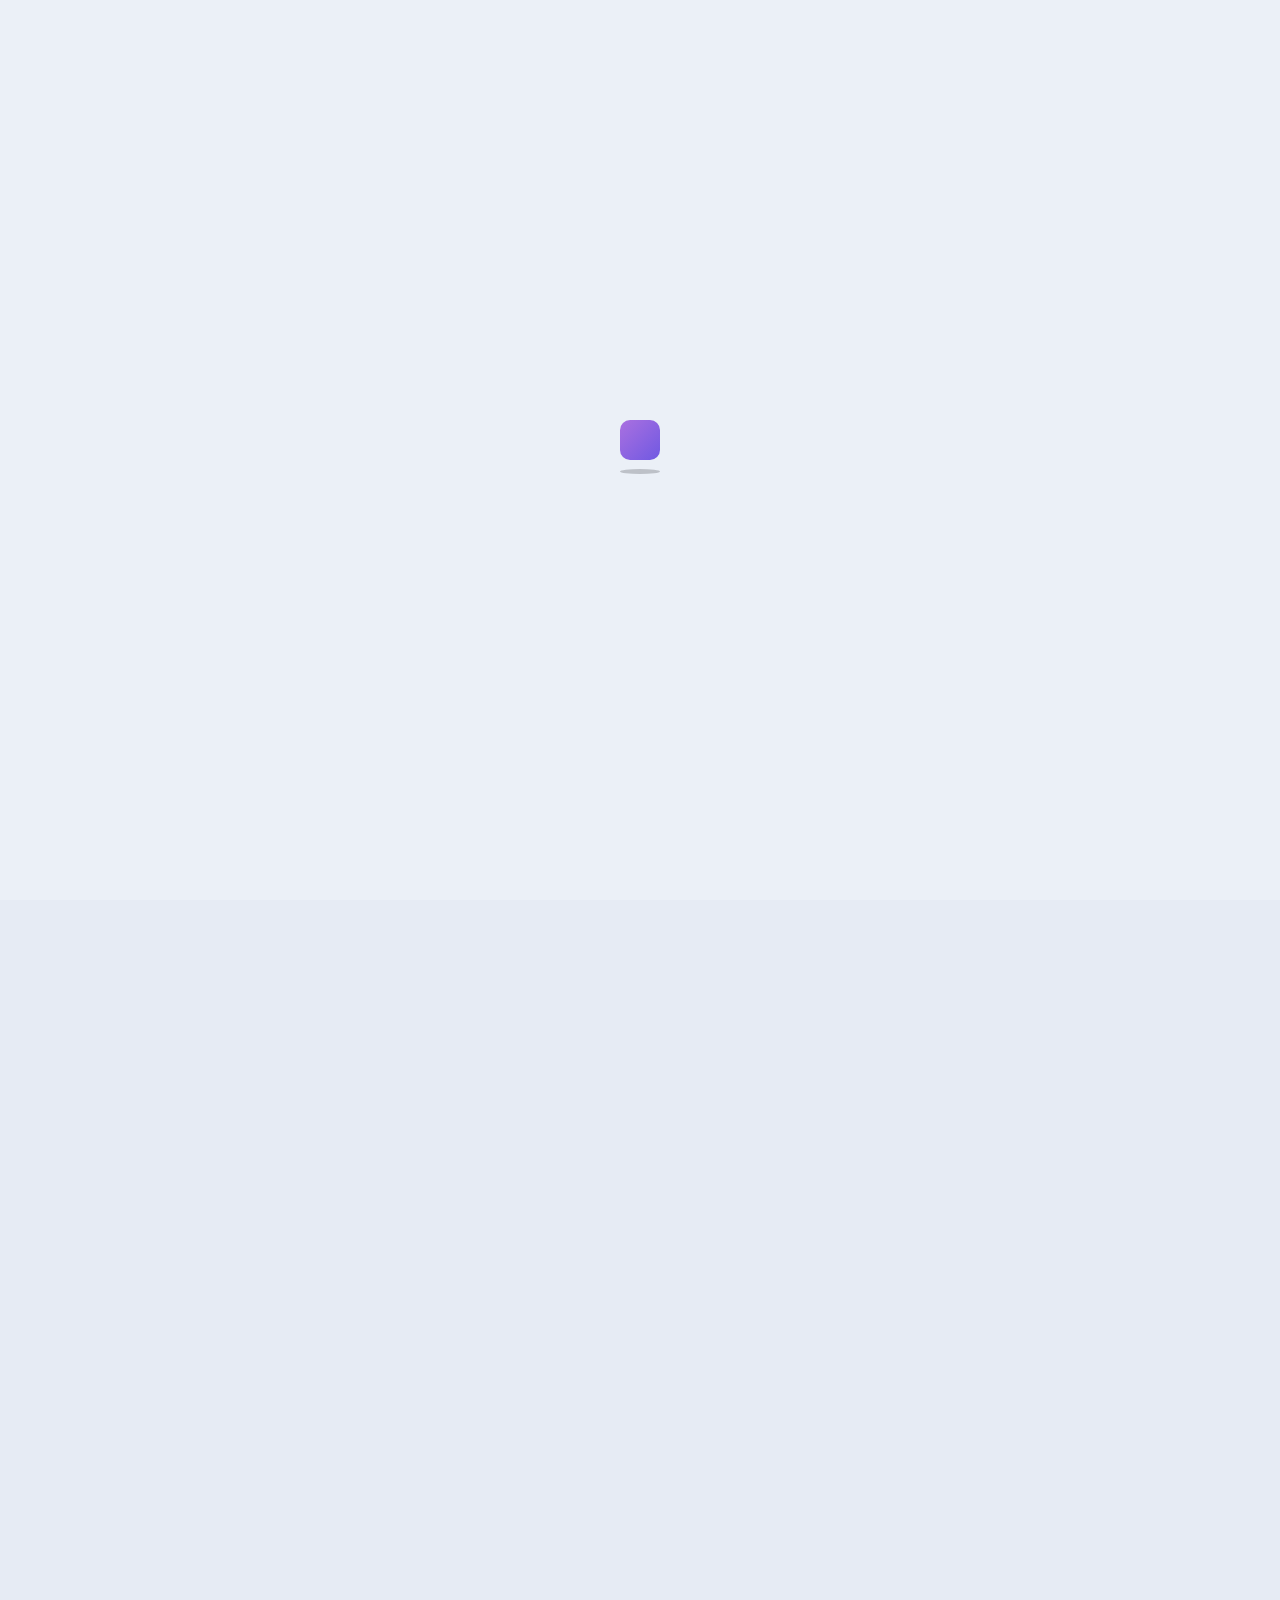
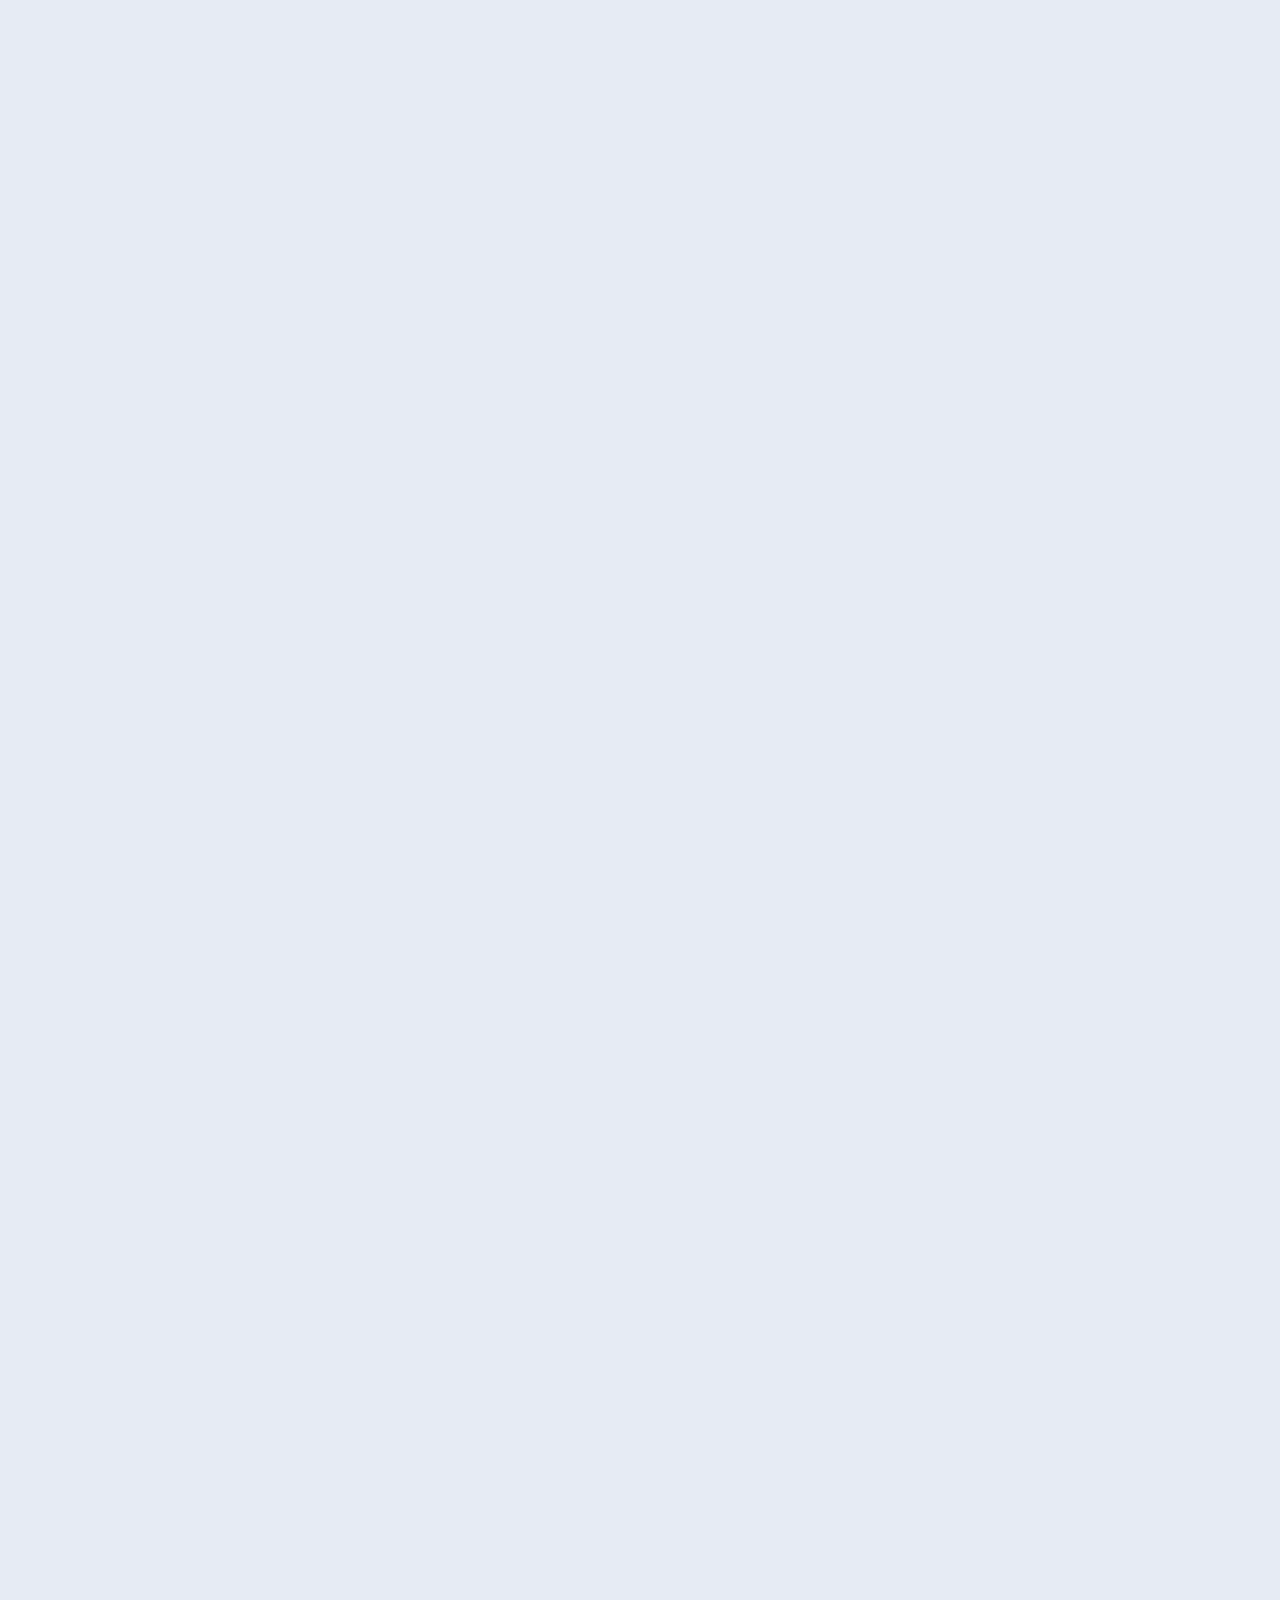
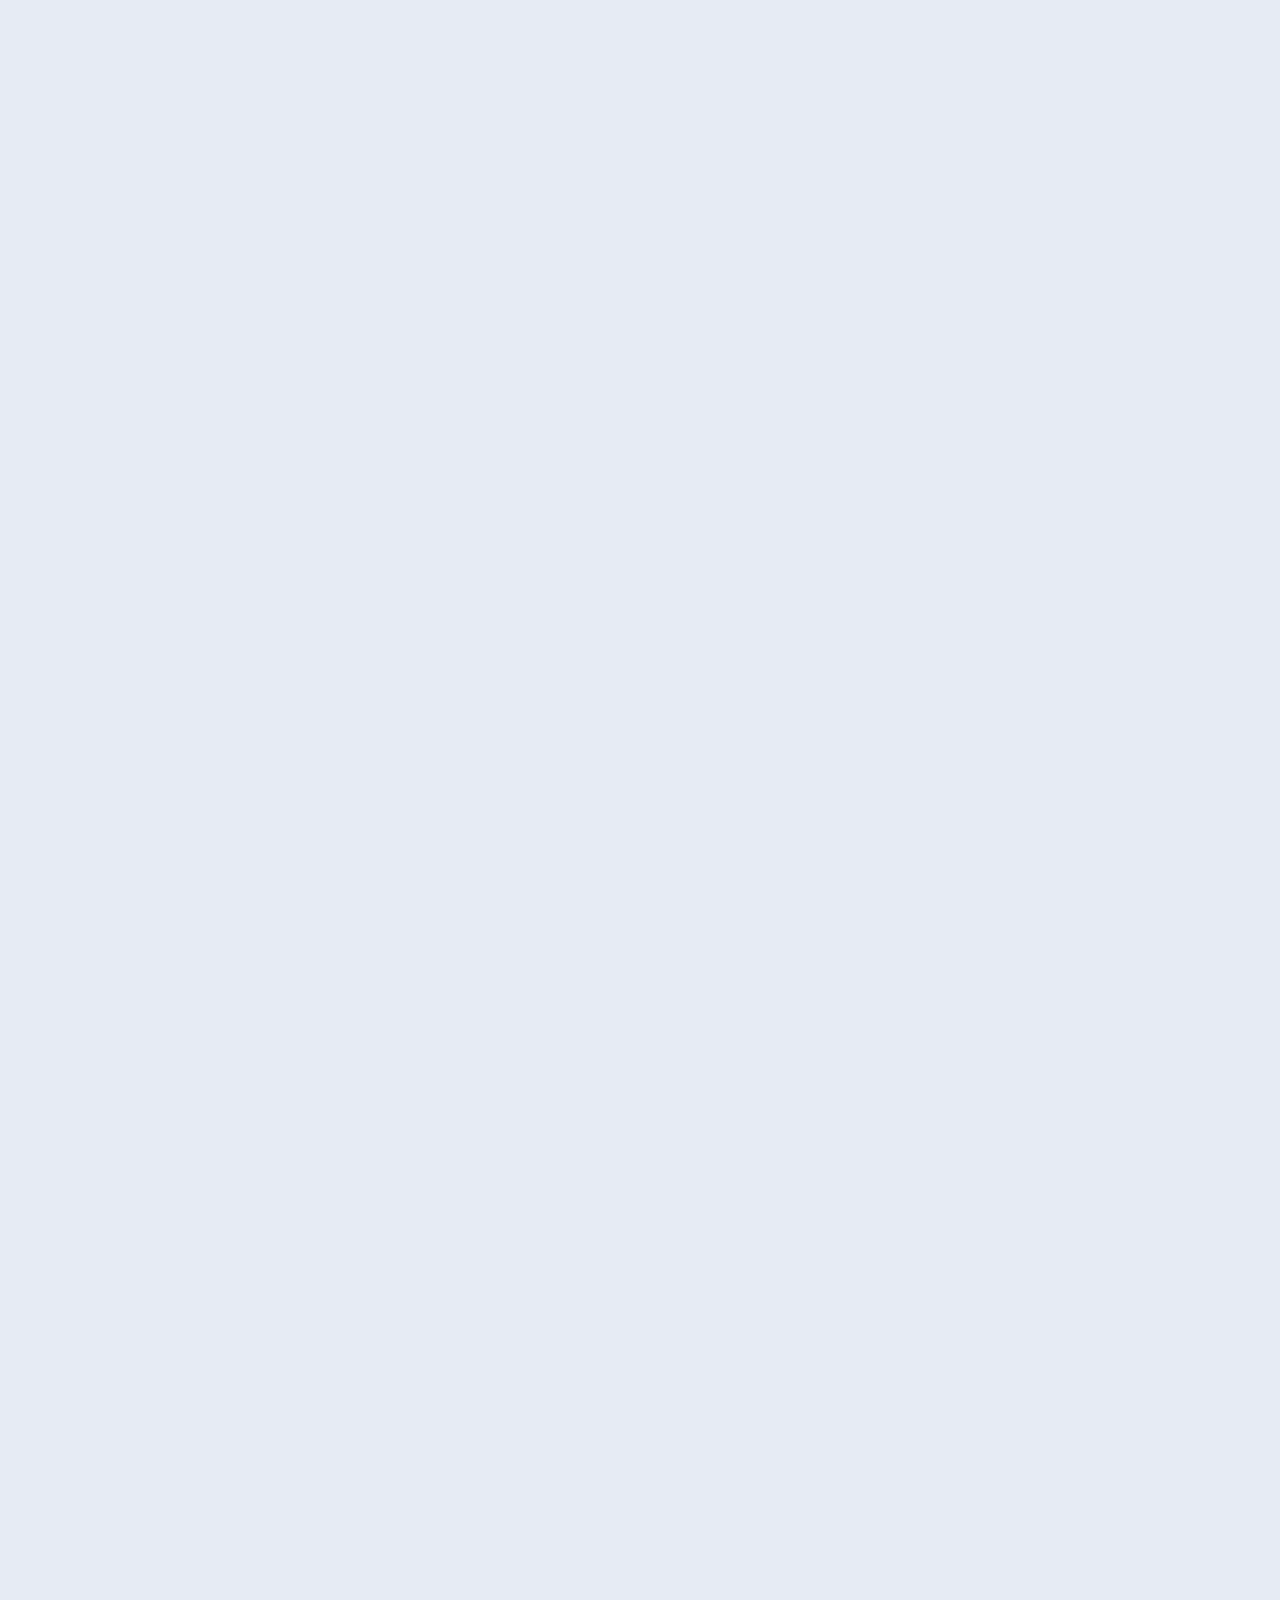
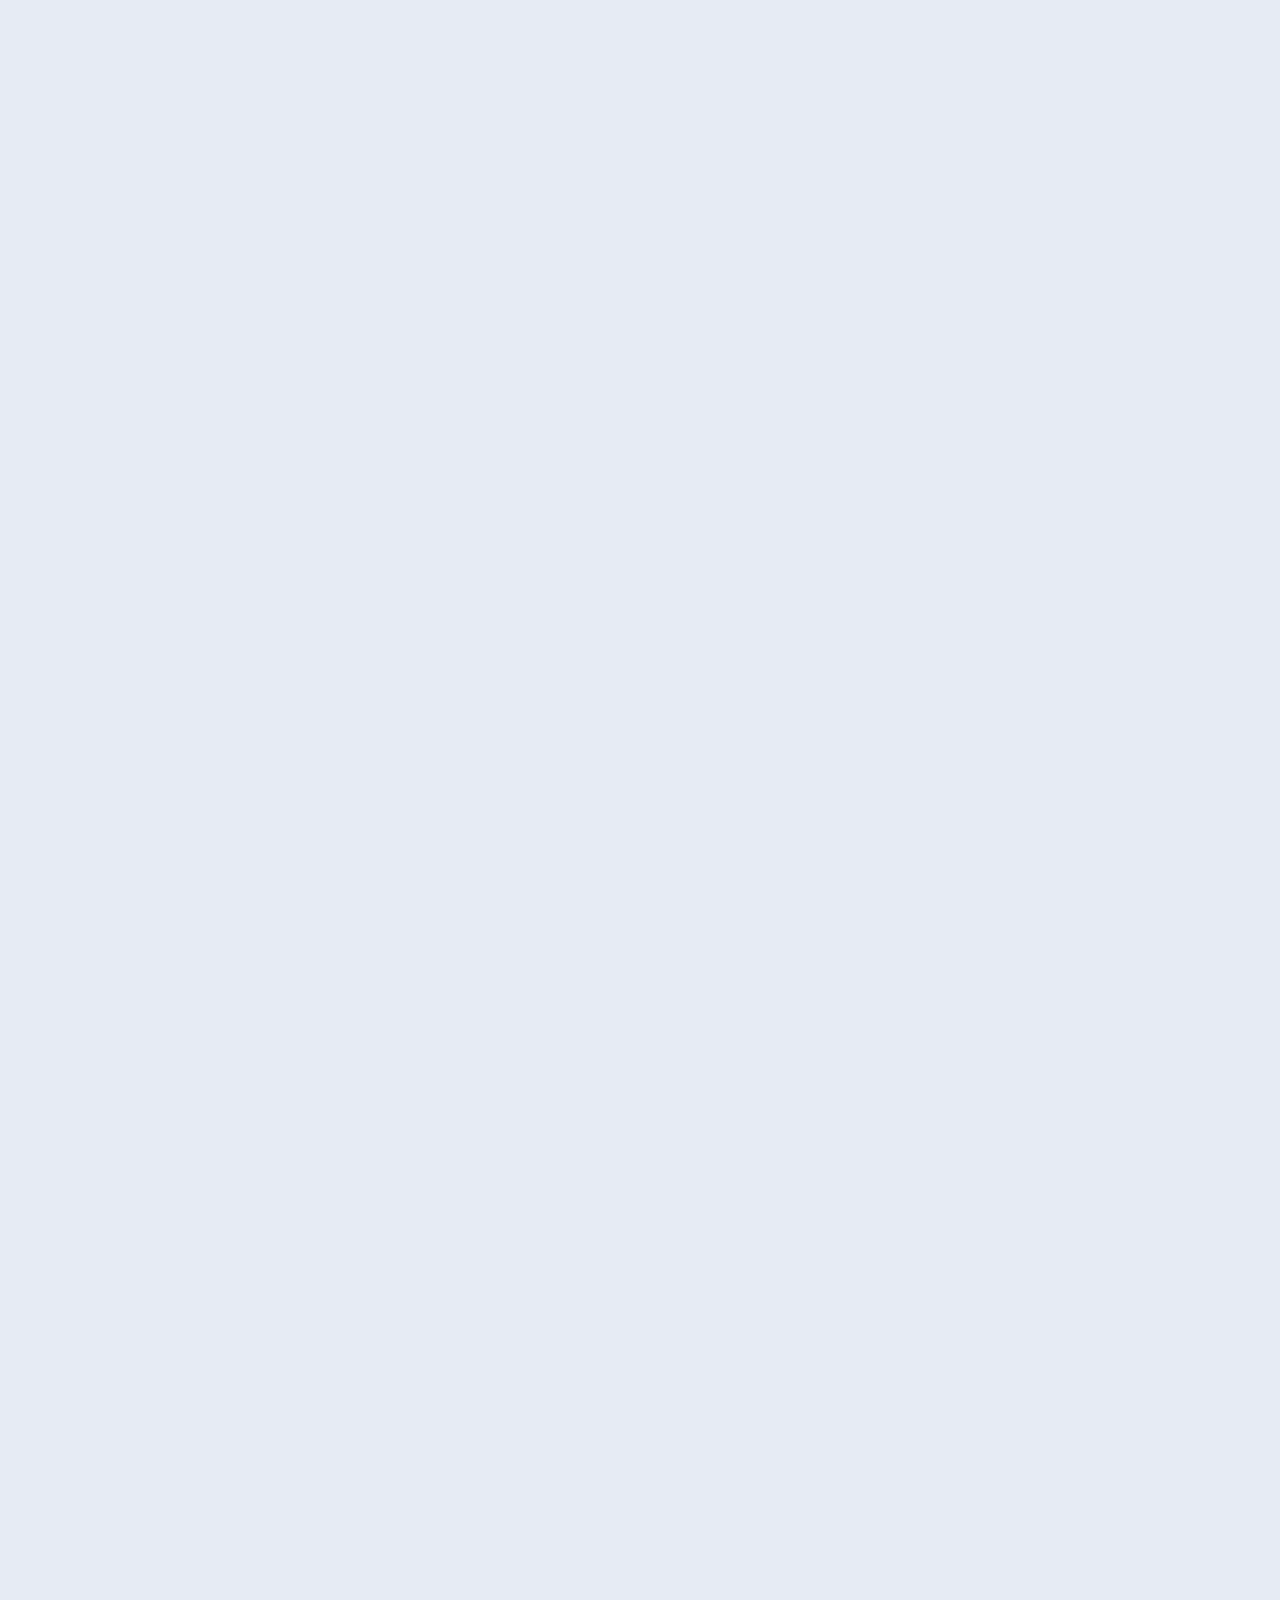
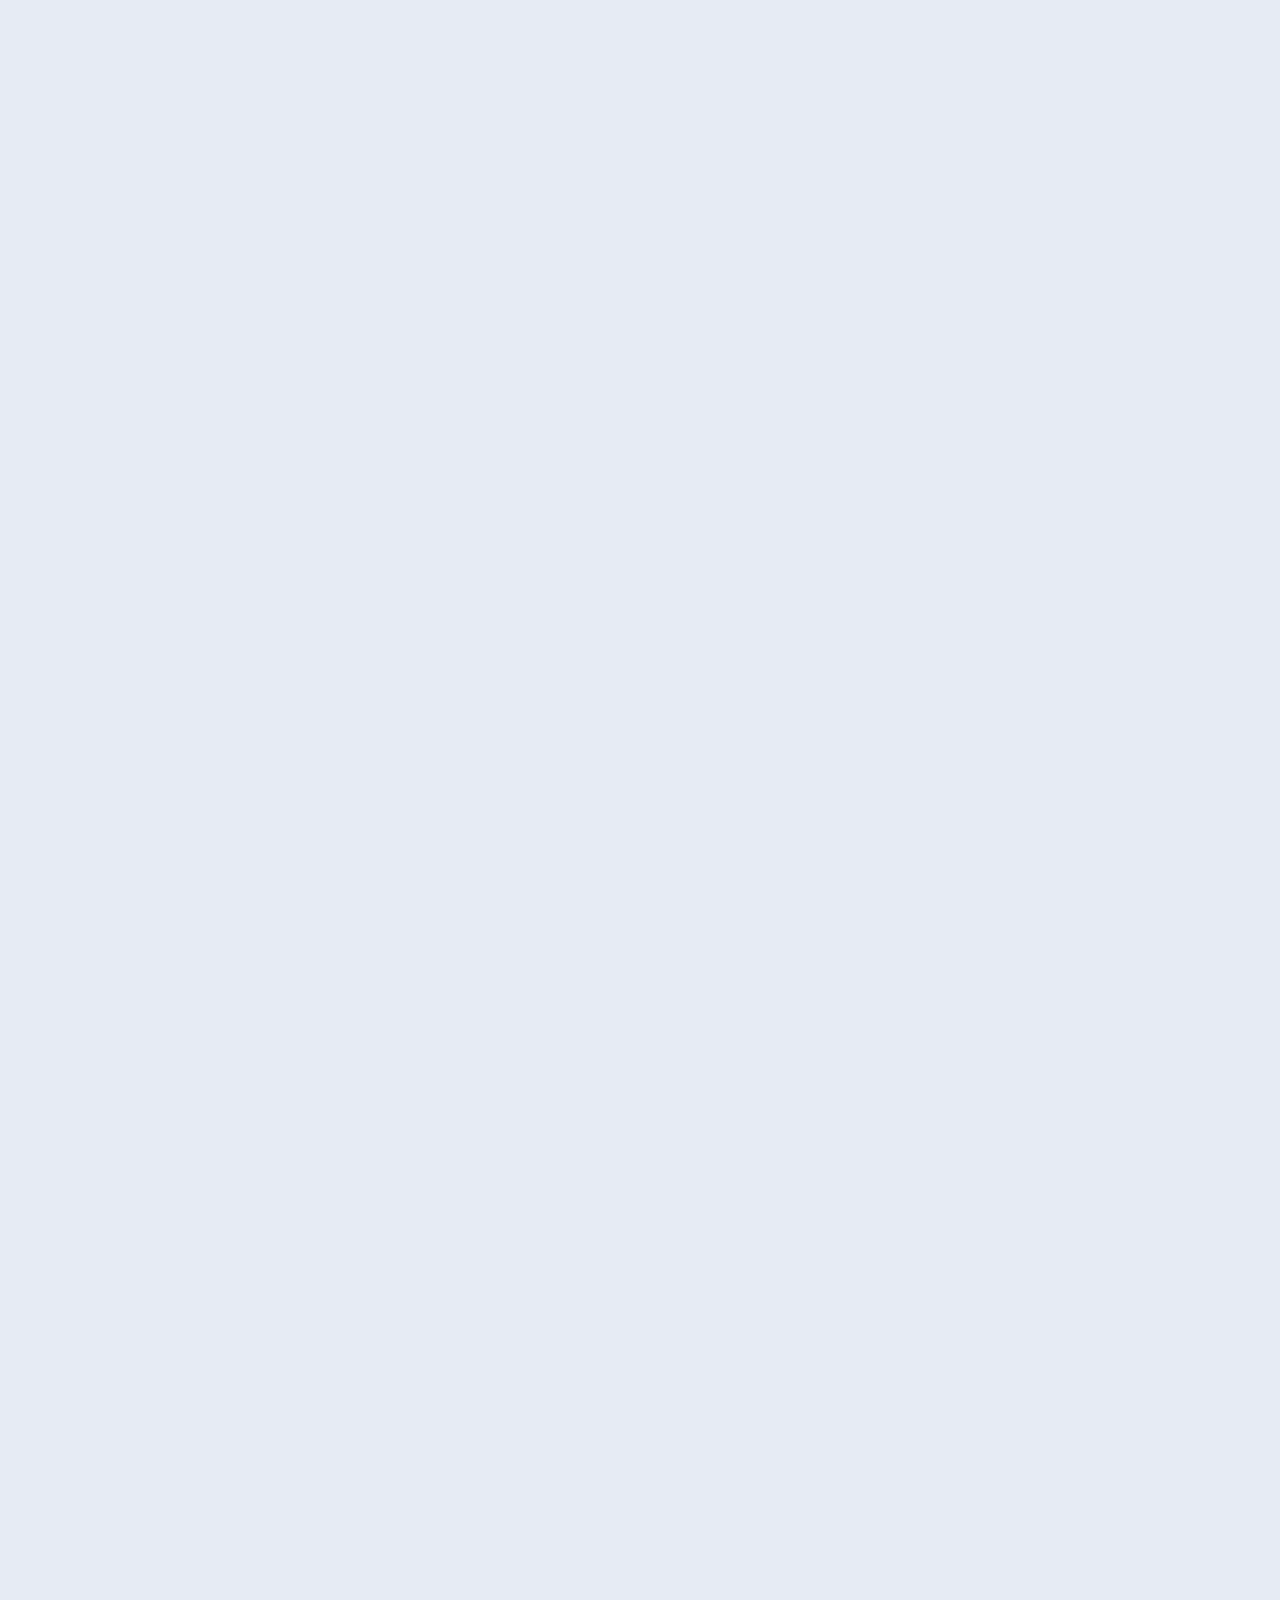
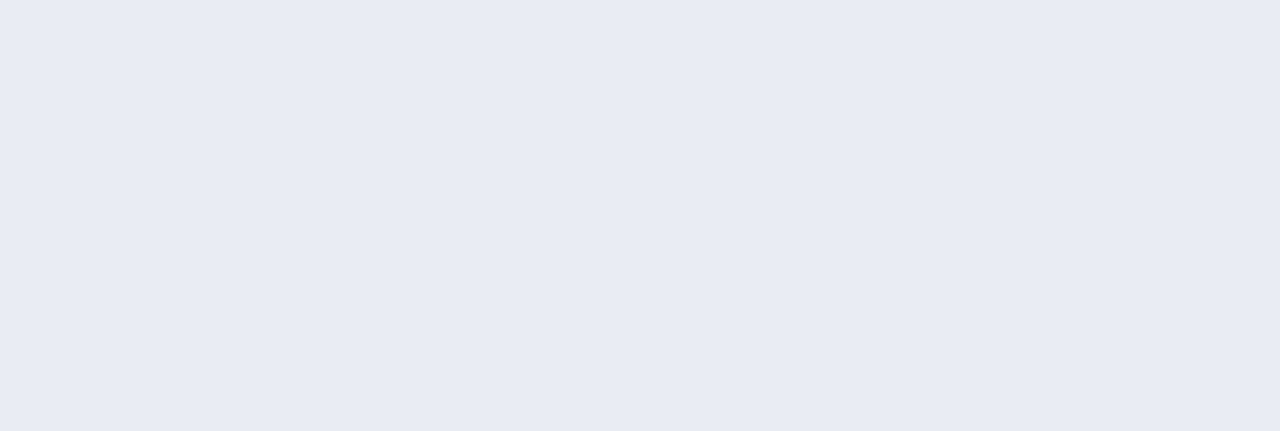
==== index.html @ 9a9beff7 "gif" ====
<!DOCTYPE html>
<html lang="en" dir="ltr">

  
<head>
    <meta charset="UTF-8">

    <!-- Page Title -->
    <title>Edição de videos, Design - Lumi Uchiha</title>

    <!-- Meta Tags -->
    <meta name="description" content="Descubra serviços de edição de vídeos profissionais, criação de thumbnails, logos, overlays para Twitch, e mais. Transforme seus projetos em algo incrível!">
    <meta name="keywords" content="edição de vídeos, edição de gameplay, criação de thumbnails, overlays para Twitch, criação de logos, vídeos para YouTube, design gráfico, edição profissional de vídeos">
    <meta name="author" content="lumi uchiha">

    <!-- Viewport Meta-->
    <meta http-equiv="X-UA-Compatible" content="IE=edge">
    <meta name="viewport" content="width=device-width, initial-scale=1, maximum-scale=1">

    <!-- Template Favicon & Icons Start -->
    <link rel="icon" href="https://media.discordapp.net/attachments/866783074973253644/1356526978865565748/Logo.png?ex=67ece3b2&is=67eb9232&hm=f1d4fa5d9145922dfe3259e41edfa836d4de61db3f90cb2cce6baddd9d2f56b1&=&format=webp&quality=lossless&width=1170&height=968" type="image/png">
    <link rel="icon" href="https://media.discordapp.net/attachments/866783074973253644/1356526978865565748/Logo.png?ex=67ece3b2&is=67eb9232&hm=f1d4fa5d9145922dfe3259e41edfa836d4de61db3f90cb2cce6baddd9d2f56b1&=&format=webp&quality=lossless&width=1170&height=968" type="image/png">
    <!-- <link rel="apple-touch-icon" href="img/favicon/apple-touch-icon.png"> -->
    <link rel="manifest" href="img/favicon/manifest.webmanifest">
    <!-- Template Favicon & Icons End -->

    <!-- Template Styles Start -->
    <link rel="stylesheet" href="css/loaders/loader.css">
    <link rel="stylesheet" type="text/css" href="css/plugins.css">
    <link rel="stylesheet" type="text/css" href="css/main.css">
    <!-- Template Styles End -->

    <!-- Custom Browser Color Start -->
    <meta name="theme-color" media="(prefers-color-scheme: light)" content="#dcdce7">
    <meta name="theme-color" media="(prefers-color-scheme: dark)" content="#111111">
    <meta name="msapplication-navbutton-color" content="#111111">
    <meta name="apple-mobile-web-app-capable" content="yes">
    <meta name="apple-mobile-web-app-status-bar-style" content="black-translucent">
    <!-- Custom Browser Color End -->
  </head>

  <body>

    <!-- Loader Start -->
    <div id="loader" class="loader">
      <div id="loaderContent" class="loader__content">
        <div class="loader__shadow"></div>
        <div class="loader__box"></div>
      </div>
    </div>
    <!-- Loader End -->

    <!-- Header Start -->
    <header id="header" class="header d-flex justify-content-between">

      <!-- Navigation Menu Start -->
      <div class="header__navigation">
        <nav id="menu" class="menu">
          <ul class="menu__list d-flex justify-content-start">
            <li class="menu__item">
              <a class="menu__link btn" href="#home">
                <span class="menu__caption">Home</span>
                <i class="ph-bold ph-house-simple"></i>
              </a>
            </li>
            <li class="menu__item">
              <a class="menu__link btn" href="#portfolio">
                <span class="menu__caption">Portfolio</span>
                <i class="ph-bold ph-squares-four"></i>
              </a>
            </li>
            <li class="menu__item">
              <a class="menu__link btn" href="#about">
                <span class="menu__caption">Sobre</span>
                <i class="ph-bold ph-user"></i>
              </a>
            </li>
            <li class="menu__item">
              <a class="menu__link btn" href="#resume">
                <span class="menu__caption">Curriculo</span>
                <i class="ph-bold ph-article"></i>
              </a>
            </li>
            <li class="menu__item">
              <a class="menu__link btn" href="#contact">
                <span class="menu__caption">Contato</span>
                <i class="ph-bold ph-envelope"></i>
              </a>
            </li>
          </ul>
        </nav>
      </div>
      <!-- Navigation Menu End -->

      <!-- Header Controls Start -->
      <div class="header__controls d-flex justify-content-end">
        <button id="color-switcher" class="color-switcher header__switcher btn" type="button" role="switch" aria-label="light/dark mode" aria-checked="true"></button>
        <a id="notify-trigger" class="header__trigger btn" href="https://w.app/lumiuchiha" target="_blank">
          <span class="trigger__caption">Fale Comigo</span>
          <i class="ph-bold ph-chat-dots"></i>
        </a>
      </div>
      <!-- Header Controls End -->

    </header>
    <!-- Header End -->

    <!-- Gradient Background Start -->
    <div class="gradient-background">
      <div class="blur"></div>
      <div class="blur"></div>
      <div class="blur"></div>
    </div>
    <!-- Gradient Background End -->

    <!-- Avatar Side Block Start -->
    <div id="avatar" class="avatar">
      <div class="avatar__container d-flex flex-column justify-content-lg-between">
        <!-- image and logo -->
        <div class="avatar__block">
          <div class="avatar__logo d-flex align-items-center">
            <div class="logo__image">
              <!-- Your Logo Here!!! -->
              <img src="https://media.discordapp.net/attachments/866783074973253644/1356526978865565748/Logo.png?ex=67ece3b2&is=67eb9232&hm=f1d4fa5d9145922dfe3259e41edfa836d4de61db3f90cb2cce6baddd9d2f56b1&=&format=webp&quality=lossless&width=1170&height=968" alt="Lumi">
            </div>
            <div class="logo__caption">
              <p>Lumi</p>
            </div>
          </div>
          <div class="avatar__image">
            <img src="img/avatars/1024x1024_a01.png" alt="Lumi">
          </div>
        </div>
        <!-- data caption #1 -->
        <div class="avatar__block">
          <h6>
            <small class="top">Especialização:</small>
            Artista Digital,<br> Editora de videos & <br> Designer
          </h6>
        </div>
        <!-- data caption #2 -->
        <div class="avatar__block">
          <h6>
            <small class="top">Based in:</small>
            Salvador, Brasil
          </h6>
        </div>
        <!-- socials and CTA button -->
        <div class="avatar__block">
          <div class="avatar__socials">
            <ul class="socials-square d-flex justify-content-between">
              <li class="socials-square__item">
                <a class="socials-square__link btn" href="https://www.tiktok.com/@lumiuchiha/" target="_blank"><i class="ph-bold ph-tiktok-logo"></i></a>
              </li>
              <li class="socials-square__item">
                <a class="socials-square__link btn" href="https://www.behance.net/lumiuchiha" target="_blank"><i class="ph-bold ph-behance-logo"></i></a>
              </li>
              <li class="socials-square__item">
                <a class="socials-square__link btn" href="https://www.instagram.com/lumiiuchiha" target="_blank"><i class="ph-bold ph-instagram-logo"></i></a>
              </li>
              <li class="socials-square__item">
                <a class="socials-square__link btn" href="https://www.discord.com/" target="_blank"><i class="ph-bold ph-discord-logo"></i></a>
              </li>
              <li class="socials-square__item">
                <a class="socials-square__link btn" href="https://x.com/LumiUchiha" target="_blank"><i class="ph-bold ph-twitter-logo"></i></a>
              </li>
            </ul>
          </div>
          <br>
          <div class="avatar__btnholder">
            <a class="btn btn-default btn-fullwidth btn-hover btn-hover-accent" href="https://w.app/lumiuchiha" target="_blank">
              <span class="btn-caption">Vamos trabalhar!</span>
            </a>
          </div>
        </div>
      </div>
    </div>
    <!-- Avatar Side Block End -->

    <!-- Page Content Start -->
    <div id="content" class="content">
      <div class="content__wrapper">

        <!-- Intro Section Start -->
        <section id="home" class="main intro">

          <!-- Headline Start -->
          <div id="headline" class="headline d-flex align-items-start flex-column" data-speed="1">
            <p class="headline__subtitle animate-headline">
              <svg xmlns="http://www.w3.org/2000/svg" x="0px" y="0px" width="13px" height="13px" viewBox="0 0 13 13" fill="currentColor">
                <path fill="currentColor" d="M5.6,12.6c-0.5-0.8-0.7-2.4-1.7-3.5c-1-1-2.7-1.2-3.5-1.7C-0.1,7-0.1,6,0.4,5.6c0.8-0.5,2.3-0.6,3.5-1.8
                  C5,2.8,5.1,1.2,5.6,0.4C6-0.1,7-0.1,7.4,0.4c0.5,0.8,0.7,2.4,1.8,3.5c1.2,1.2,2.6,1.2,3.5,1.7c0.6,0.4,0.6,1.4,0,1.7
                  C11.8,7.9,10.2,8,9.1,9.1c-1,1-1.2,2.7-1.7,3.5C7,13.1,6,13.1,5.6,12.6z"/>
              </svg>
              <span>Vamos conversar!</span>
            </p>
            <h1 class="headline__title animate-headline">Sou Lumi<br>Artista Digital, Editora de vídeos e Designer.</h1>
            <div class="headline__btnholder d-flex flex-column flex-sm-row">
              <a class="btn mobile-vertical btn-default btn-hover btn-hover-accent-mobile animate-headline" href="#portfolio">
                <span class="btn-caption">Meus Trabalhos</span>
                <i class="ph-bold ph-squares-four"></i>
              </a>
            </div>
          </div>
          <!-- Headline End -->

          <!-- Scroll Button Start -->
          <div class="rotating-btn">
            <a href="#portfolio" class="rotating-btn__link slide-down">
              <!-- SVG rotating text -->
              <svg version="1.1" xmlns="http://www.w3.org/2000/svg" xmlns:xlink="http://www.w3.org/1999/xlink" x="0px" y="0px"
                viewBox="0 0 120 120" style="enable-background:new 0 0 120 120;" xml:space="preserve" 
                class="animate-rotation" data-value="360">
                <defs>
                  <path id="textPath" d="M110,59.5c0,27.6-22.4,50-50,50s-50-22.4-50-50s22.4-50,50-50S110,31.9,110,59.5z"/>
                </defs>
                <g>
                  <use xlink:href="#textPath" fill="none"></use>
                  <text>
                    <!-- button text here!!! -->
                    <textPath xlink:href="#textPath">Lumi * Lumi * Lumi * Lumi * Lumi * Lumi *</textPath>
                  </text>
                </g>
              </svg>
              <!-- arrow icon -->
              <i class="ph-bold ph-arrow-down"></i>
            </a>
          </div>
          <!-- Scroll Button End -->

        </section>
        <!-- Intro Section End -->

        <!-- Portfolio Section Start -->
        <section id="portfolio" class="inner inner-first portfolio">

          <!-- Content Block - H2 Section Title Start -->
          <div class="content__block section-grid-title">
            <p class="h2__subtitle animate-in-up">
              <svg xmlns="http://www.w3.org/2000/svg" x="0px" y="0px" width="13px" height="13px" viewBox="0 0 13 13" fill="currentColor">
                <path fill="currentColor" d="M5.6,12.6c-0.5-0.8-0.7-2.4-1.7-3.5c-1-1-2.7-1.2-3.5-1.7C-0.1,7-0.1,6,0.4,5.6c0.8-0.5,2.3-0.6,3.5-1.8
                  C5,2.8,5.1,1.2,5.6,0.4C6-0.1,7-0.1,7.4,0.4c0.5,0.8,0.7,2.4,1.8,3.5c1.2,1.2,2.6,1.2,3.5,1.7c0.6,0.4,0.6,1.4,0,1.7
                  C11.8,7.9,10.2,8,9.1,9.1c-1,1-1.2,2.7-1.7,3.5C7,13.1,6,13.1,5.6,12.6z"/>
              </svg>
              <span>Portfolio</span>
            </p>
            <h2 class="h2__title animate-in-up">Meus projetos recentes</h2>
          </div>
          <!-- Content Block - H2 Section Title End -->

          <!-- Content Block - Works Gallery Start -->
          <div class="content__block grid-block">
            <div class="container-fluid px-0 inner__gallery">
              <div class="row gx-0 my-gallery" itemscope itemtype="http://schema.org/ImageGallery">
    
                <!-- Works Gallery Single Item Start -->
                <figure class="col-12 col-md-6 gallery__item grid-item animate-card-2" itemprop="associatedMedia" itemscope itemtype="http://schema.org/ImageObject">
                  <a href="https://media.discordapp.net/attachments/866783074973253644/1356874344843972688/Capa_Emotes.png?ex=67ee2735&is=67ecd5b5&hm=80f227caf92c86999750fbd0eba90198e855e5a03d5150fd52ad81d66970c511&=&format=webp&quality=lossless&width=968&height=968" data-image="https://media.discordapp.net/attachments/866783074973253644/1356874344843972688/Capa_Emotes.png?ex=67ee2735&is=67ecd5b5&hm=80f227caf92c86999750fbd0eba90198e855e5a03d5150fd52ad81d66970c511&=&format=webp&quality=lossless&width=968&height=968" class="gallery__link" itemprop="contentUrl" data-size="1400x1400">
                    <img src="https://lumiiuchiha.carrd.co/assets/images/gallery01/9cb21d06.png?v=48a5adfe" class="gallery__image" itemprop="thumbnail" alt="Image description">
                  </a>
                  <figcaption class="gallery__descr" itemprop="caption description">
                    <h5>Emotes</h5>
                    <div class="card__tags d-flex flex-wrap">
                      <span class="rounded-tag opposite">Twitch Emote</span>
                      <span class="rounded-tag opposite">Render</span>
                    </div>
                    <p class="small">Um toque de personalidade para seu chat na Twitch!
                    </p>
                  </figcaption>
                </figure>
                <!-- Works Gallery Single Item End -->
    
                <!-- Works Gallery Single Item Start -->
                <figure class="col-12 col-md-6 gallery__item grid-item animate-card-2" itemprop="associatedMedia" itemscope itemtype="http://schema.org/ImageObject">
                  <a href="https://media.discordapp.net/attachments/866783074973253644/1356881645524881428/Capa_Thumbnail.png?ex=67ee2e01&is=67ecdc81&hm=60089c13ba0248b6e93372a207ac173bef5073e969d0e349d9cb2c858b9f5541&=&format=webp&quality=lossless&width=968&height=968" data-image="https://media.discordapp.net/attachments/866783074973253644/1356881645524881428/Capa_Thumbnail.png?ex=67ee2e01&is=67ecdc81&hm=60089c13ba0248b6e93372a207ac173bef5073e969d0e349d9cb2c858b9f5541&=&format=webp&quality=lossless&width=968&height=968" class="gallery__link" itemprop="contentUrl" data-size="1400x1400">
                    <img src="https://media.discordapp.net/attachments/866783074973253644/1356881645524881428/Capa_Thumbnail.png?ex=67ee2e01&is=67ecdc81&hm=60089c13ba0248b6e93372a207ac173bef5073e969d0e349d9cb2c858b9f5541&=&format=webp&quality=lossless&width=968&height=968" class="gallery__image" itemprop="thumbnail" alt="Image description">
                  </a>
                  <figcaption class="gallery__descr opposite" itemprop="caption description">
                    <h5 class="opposite">Thumbnails</h5>
                    <div class="card__tags d-flex flex-wrap">
                      <span class="rounded-tag">Youtube Thumbnail</span>
                      <span class="rounded-tag">Design</span>
                    </div>
                    <p class="small">Mauris porttitor lobortis ligula, quis molestie lorem scelerisque eu. Morbi aliquam enim odio,
                      a mollis ipsum tristique eu.
                    </p>
                  </figcaption>
                </figure>
                <!-- Works Gallery Single Item End -->
    
                <!-- Works Gallery Single Item Start -->
                <figure class="col-12 col-md-6 gallery__item grid-item animate-card-2" itemprop="associatedMedia" itemscope itemtype="http://schema.org/ImageObject">
                  <a href="https://i.imgur.com/Dsjj6aX.gif" data-image="https://i.imgur.com/Dsjj6aX.gif" class="gallery__link" itemprop="contentUrl" data-size="1400x1400">
                    <img src="https://i.imgur.com/Dsjj6aX.gif" class="gallery__image" itemprop="thumbnail" alt="Image description">
                  </a>
                  <figcaption class="gallery__descr opposite" itemprop="caption description">
                    <h5 class="opposite">Edição de Vídeos</h5>
                    <div class="card__tags d-flex flex-wrap">
                      <span class="rounded-tag">Edição de Videos</span>
                      <span class="rounded-tag">YouTube</span>
                      <span class="rounded-tag">TikTok</span>
                    </div>
                    <p class="small">Mauris porttitor lobortis ligula, quis molestie lorem scelerisque eu. Morbi aliquam enim odio,
                      a mollis ipsum tristique eu.
                    </p>
                  </figcaption>
                </figure>
                <!-- Works Gallery Single Item End -->
    
                <!-- Works Gallery Single Item Start -->
                <figure class="col-12 col-md-6 gallery__item grid-item animate-card-2" itemprop="associatedMedia" itemscope itemtype="http://schema.org/ImageObject">
                  <a href="img/works/1400x1400_w04.webp" data-image="img/works/800_w04-thumb.webp" class="gallery__link" itemprop="contentUrl" data-size="1400x1400">
                    <img src="img/works/800_w04-thumb.webp" class="gallery__image" itemprop="thumbnail" alt="Image description">
                  </a>
                  <figcaption class="gallery__descr " itemprop="caption description">
                    <h5>Smart Penguin</h5>
                    <div class="card__tags d-flex flex-wrap">
                      <span class="rounded-tag opposite">Illustrations</span>
                      <span class="rounded-tag opposite">AI Experiment</span>
                    </div>
                    <p class="small">Mauris porttitor lobortis ligula, quis molestie lorem scelerisque eu. Morbi aliquam enim odio,
                      a mollis ipsum tristique eu.
                    </p>
                  </figcaption>
                </figure>
                <!-- Works Gallery Single Item End -->
    
              </div>
            </div>
          </div>
          <!-- Content Block - Works Gallery End -->

        </section>
        <!-- Portfolio Section End -->

        <!-- About Section Start -->
        <section id="about" class="inner about">

          <!-- Content Block - H2 Section Title Start -->
          <div class="content__block section-grid-title">
            <p class="h2__subtitle animate-in-up">
              <svg xmlns="http://www.w3.org/2000/svg" x="0px" y="0px" width="13px" height="13px" viewBox="0 0 13 13" fill="currentColor">
                <path fill="currentColor" d="M5.6,12.6c-0.5-0.8-0.7-2.4-1.7-3.5c-1-1-2.7-1.2-3.5-1.7C-0.1,7-0.1,6,0.4,5.6c0.8-0.5,2.3-0.6,3.5-1.8
                  C5,2.8,5.1,1.2,5.6,0.4C6-0.1,7-0.1,7.4,0.4c0.5,0.8,0.7,2.4,1.8,3.5c1.2,1.2,2.6,1.2,3.5,1.7c0.6,0.4,0.6,1.4,0,1.7
                  C11.8,7.9,10.2,8,9.1,9.1c-1,1-1.2,2.7-1.7,3.5C7,13.1,6,13.1,5.6,12.6z"/>
              </svg>
              <span>Sobre Mim</span>
            </p>
            <h2 class="h2__title animate-in-up">Dando vida à sua visão</h2>
          </div>
          <!-- Content Block - H2 Section Title End -->

          <!-- Content Block - Achievements Start -->
          <div class="content__block grid-block">
            <div class="achievements d-flex flex-column flex-md-row align-items-md-stretch">
              <!-- achievements single item -->
              <div class="achievements__item d-flex flex-column grid-item animate-card-3">
                <div class="achievements__card">
                  <p class="achievements__number">50+</p>
                  <p class="achievements__descr">Clientes satisfeitos</p>
                </div>
              </div>
              <!-- achievements single item -->
              <div class="achievements__item d-flex flex-column grid-item animate-card-3">
                <div class="achievements__card">
                  <p class="achievements__number">3+</p>
                  <p class="achievements__descr">Anos de experiência</p>
                </div>
              </div>
              <!-- achievements single item -->
              <div class="achievements__item d-flex flex-column grid-item animate-card-3">
                <div class="achievements__card">
                  <p class="achievements__number">100+</p>
                  <p class="achievements__descr">Projetos Concluidos</p>
                </div>
              </div>
            </div>
          </div>
          <!-- Content Block - Achievements End -->

          <!-- Content Block - About Me Data Start -->
          <div class="content__block grid-block block-large">
            <div class="container-fluid p-0">
              <div class="row g-0 justify-content-between">
                
                <!-- About Me Description Start -->
                <div class="col-12 col-xl-8 grid-item about-descr">
                  <p class="about-descr__text animate-in-up">
                    "Será que fui mudada durante a noite? Deixe-me pensar. Eu era a mesma quando acordei esta manhã?
                     Quase acho que me lembro de ter sentido algo um pouco diferente. Mas se não sou a mesma, 
                    <a href="#0" class="text-link">a próxima pergunta </a> 
                    é 'Quem no mundo sou eu?' Ah, essa é a grande charada!
                  </p>
                  <p class="about-descr__text animate-in-up">
                    Seja o que você parece ser – ou, se preferir colocar de maneira mais simples – nunca imagine ser algo diferente do que os outros podem perceber de você, 
                    que o que você foi ou  
                    <a href="#0" class="text-link">poderia ter sido</a> 
                    não seja de outra forma do que teria parecido para eles ser de outra forma."
                    <br><br>-Lewis Caroll
                  </p>

                </div>
                <!-- About Me Description End -->
      
                <!-- About Me Information Start -->
                <div class="col-12 col-xl-4 grid-item about-info">
                  <div class="about-info__item animate-in-up">
                    <h6>
                      <small class="top">Nome</small>
                      Lumi
                    </h6>
                  </div>
                  <div class="about-info__item animate-in-up">
                    <h6>
                      <small class="top">Telefone</small>
                      <a class="text-link-bold" href="tel:+5571992293406">+55 71 992293406</a>
                    </h6>
                  </div>
                  <div class="about-info__item animate-in-up">
                    <h6>
                      <small class="top">Email</small>
                      <a class="text-link-bold" href="mailto:lumiuchihacontato@gmail.com?subject=Ola%20Lumii">lumiuchihacontato@gmail.com</a>
                    </h6>
                  </div>
                  <div class="about-info__item animate-in-up">
                    <h6>
                      <small class="top">Localização</small>
                      <a class="text-link-bold" href="https://www.google.com/maps/place/Salvador+-+BA/@-12.8754442,-38.5017983,11z/" target="_blank">Salvador, Brasil</a>
                    </h6>
                  </div>
                </div>
                <!-- About Me Information End -->
      
              </div>
            </div>
          </div>
          <!-- Content Block - About Me Data End -->

          <!-- Content Block - Services Start -->
          <div class="content__block grid-block">
            <div class="container-fluid p-0">
              <div class="row g-0 align-items-stretch cards">
                <!-- services cards grid single item -->
                <div class="col-12 col-md-6 cards__item grid-item animate-card-2">
                  <div class="cards__card d-flex flex-column">
                    <div class="cards__descr">
                      <h4 class="cards__title animate-in-up">Frontend<br>development</h4>
                      <div class="cards__tags d-flex flex-wrap animate-in-up">
                        <span class="rounded-tag tag-outline">UI/UX Design</span>
                        <span class="rounded-tag tag-outline">Design to Code</span>
                      </div>
                      <p class="small cards__text animate-in-up">I work with HTML/CSS, Framer and WordPress.</p>
                    </div>
                    <div class="cards__image d-flex animate-in-up">
                      <img src="img/services/1200x900_s01.webp" alt="Service/Feature Image">
                    </div>
                  </div>
                </div>
                <!-- services grid cards single item -->
                <div class="col-12 col-md-6 cards__item grid-item animate-card-2">
                  <div class="cards__card d-flex flex-column">
                    <div class="cards__descr">
                      <h4 class="cards__title animate-in-up">Digital art and graphic design</h4>
                      <div class="cards__tags d-flex flex-wrap animate-in-up">
                        <span class="rounded-tag tag-outline">Illustrations</span>
                        <span class="rounded-tag tag-outline">AI Experiments</span>
                      </div>
                      <p class="small cards__text animate-in-up">I use Adobe Photoshop, Fresco and Blender to create 
                        illustrations and 3D renders for my clients and stocks.
                      </p>
                    </div>
                    <div class="cards__image d-flex animate-in-up">
                      <img src="img/services/1200x900_s02.webp" alt="Service/Feature Image">
                    </div>
                  </div>
                </div>
                <!-- services grid cards single item -->
                <div class="col-12 col-md-6 cards__item grid-item animate-card-2">
                  <div class="cards__card d-flex flex-column">
                    <div class="cards__descr">
                      <h4 class="cards__title animate-in-up">SEO/Digital marketing solutions</h4>
                      <div class="cards__tags d-flex flex-wrap animate-in-up">
                        <span class="rounded-tag tag-outline">Social Media</span>
                        <span class="rounded-tag tag-outline">Analytics</span>
                      </div>
                      <p class="small cards__text animate-in-up">Social media content plans, media monitoring, email and text messaging
                        and search engine optimization.
                      </p>
                    </div>
                    <div class="cards__image d-flex">
                      <img src="img/services/1200x900_s03.webp" alt="Service/Feature Image">
                    </div>
                  </div>
                </div>
                <!-- services grid cards single item -->
                <div class="col-12 col-md-6 cards__item grid-item animate-card-2">
                  <div class="cards__card d-flex flex-column">
                    <div class="cards__descr">
                      <h4 class="cards__title animate-in-up">Brand<br>identity</h4>
                      <div class="cards__tags d-flex flex-wrap animate-in-up">
                        <span class="rounded-tag tag-outline">Logo Design</span>
                        <span class="rounded-tag tag-outline">Style Guides</span>
                      </div>
                      <p class="small cards__text animate-in-up">I help my clients to develop a personality and brand voice, 
                        design the brand look and logo.
                      </p>
                    </div>
                    <div class="cards__image d-flex animate-in-up">
                      <img src="img/services/1200x900_s04.webp" alt="Service/Feature Image">
                    </div>
                  </div>
                </div>
    
              </div>
            </div>
          </div>
          <!-- Content Block - Services End -->

        </section>
        <!-- About Section End -->

        <!-- Resume Section Start -->
        <section id="resume" class="inner resume">

          <!-- Content Block - H2 Section Title Start -->
          <div class="content__block block-large">
            <p class="h2__subtitle animate-in-up">
              <svg xmlns="http://www.w3.org/2000/svg" x="0px" y="0px" width="13px" height="13px" viewBox="0 0 13 13" fill="currentColor">
                <path fill="currentColor" d="M5.6,12.6c-0.5-0.8-0.7-2.4-1.7-3.5c-1-1-2.7-1.2-3.5-1.7C-0.1,7-0.1,6,0.4,5.6c0.8-0.5,2.3-0.6,3.5-1.8
                  C5,2.8,5.1,1.2,5.6,0.4C6-0.1,7-0.1,7.4,0.4c0.5,0.8,0.7,2.4,1.8,3.5c1.2,1.2,2.6,1.2,3.5,1.7c0.6,0.4,0.6,1.4,0,1.7
                  C11.8,7.9,10.2,8,9.1,9.1c-1,1-1.2,2.7-1.7,3.5C7,13.1,6,13.1,5.6,12.6z"/>
              </svg>
              <span>Resume</span>
            </p>
            <h2 class="h2__title animate-in-up">Educação e experiência prática</h2>
            <p class="h2__text animate-in-up">
                    Seja o que você parece ser – ou, se preferir colocar de maneira mais simples – nunca imagine ser algo diferente do que os outros podem perceber de você, 
                    que o que você foi ou  
                    <a href="#0" class="text-link">poderia ter sido</a> 
                    não seja de outra forma do que teria parecido para eles ser de outra forma.
            </p>
          </div>
          <!-- Content Block - H2 Section Title End -->

          <!-- Content Block - Education Start -->
          <div class="content__block block-large">

            <!-- H3 Block Start -->
            <div class="section-h3">
              <h3 class="h3__title animate-in-up">Educação</h3>
            </div>
            <!-- H3 Block End -->

            <!-- Education Lines Start -->
            <div class="container-fluid p-0 resume-lines">
              <!-- education single item -->
              <div class="row g-0 resume-lines__item animate-in-up">
                <div class="col-12 col-md-2">
                  <span class="resume-lines__date animate-in-up">2022</span>
                </div>
                <div class="col-12 col-md-5">
                  <h5 class="resume-lines__title animate-in-up">Fundamentos da Ilustração Digital</h5>
                  <p class="resume-lines__source animate-in-up">por
                    <a href="https://www.brushrush.com.br/" class="text-link-bold" target="_blank">BrushRush</a>
                  </p>
                </div>
                <div class="col-12 col-md-5">
                  <p class="small resume-lines__descr animate-in-up">Como planejar uma imagem complexa, procurar referências e rascunhar suas ideias com direção e objetivo, sem dar voltas.</p>
                </div>
              </div>
              <!-- education single item -->
              <div class="row g-0 resume-lines__item animate-in-up">
                <div class="col-12 col-md-2">
                  <span class="resume-lines__date animate-in-up">2023</span>
                </div>
                <div class="col-12 col-md-5">
                  <h5 class="resume-lines__title animate-in-up">Dominando o Adobe Premiere 2.0 </h5>
                  <p class="resume-lines__source animate-in-up">por
                    <a href="https://brainstorm.academy/" class="text-link-bold" target="_blank">Brainstorm Academy</a>
                  </p>
                </div>
                <div class="col-12 col-md-5">
                  <p class="small resume-lines__descr animate-in-up">Técnicas avançadas de edição de vídeo, desde o básico até recursos profissionais.</p>
                </div>
              </div>
              <!-- education single item -->
              <div class="row g-0 resume-lines__item animate-in-up">
                <div class="col-12 col-md-2">
                  <span class="resume-lines__date animate-in-up">2023</span>
                </div>
                <div class="col-12 col-md-5">
                  <h5 class="resume-lines__title animate-in-up">Universo Photoshop</h5>
                  <p class="resume-lines__source animate-in-up">  por
                    <a href="https://brainstorm.academy/" class="text-link-bold" target="_blank">Brainstorm Academy</a>
                  </p>
                </div>
                <div class="col-12 col-md-5">
                  <p class="small resume-lines__descr animate-in-up">Uma formação aprofundada no uso avançado das ferramentas e técnicas do Photoshop, capacitando para a criação e edição de imagens de alta qualidade.</p>
                </div>
              </div>
            </div>
            <!-- Education Lines End -->

          </div>
          <!-- Content Block - Education End -->

          <!-- Content Block - Experience Start -->
          <div class="content__block block-large">

            <!-- H3 Block Start -->
            <div class="section-h3">
              <h3 class="h3__title animate-in-up">Experiencias profissionais</h3>
            </div>
            <!-- H3 Block End -->

            <!-- Experience Lines Start -->
            <div class="container-fluid p-0 resume-lines">
              <!-- experience single item -->
              <div class="row g-0 resume-lines__item animate-in-up">
                <div class="col-12 col-md-2">
                  <span class="resume-lines__date animate-in-up">2024</span>
                </div>
                <div class="col-12 col-md-5">
                  <h5 class="resume-lines__title animate-in-up">Editora de videos</h5>
                  <p class="resume-lines__source animate-in-up">na
                    <a href="#0" class="text-link-bold" target="_blank">LX Editing</a>
                  </p>
                </div>
                <div class="col-12 col-md-5">
                  <p class="small resume-lines__descr animate-in-up">Responsável pela edição de shorts e vídeos de gameplay, criando conteúdo dinâmico e envolvente para diversas plataformas.</p>
                </div>
              </div>
              <!-- experience single item -->
              <div class="row g-0 resume-lines__item animate-in-up">
                <div class="col-12 col-md-2">
                  <span class="resume-lines__date animate-in-up">2025</span>
                </div>
                <div class="col-12 col-md-5">
                  <h5 class="resume-lines__title animate-in-up">Editora de Vídeos e Designer</h5>
                  <p class="resume-lines__source animate-in-up">na
                    <a href="#0" class="text-link-bold" target="_blank">X Arts</a>
                  </p>
                </div>
                <div class="col-12 col-md-5">
                  <p class="small resume-lines__descr animate-in-up">Edição de vídeos para gameplay, criação de thumbnails, overlays para Twitch e design de logotipos, além de anúncios, branding e outros produtos de mídia.</p>
                </div>
              </div>

              <!-- experience single item -->
              <div class="row g-0 resume-lines__item animate-in-up">
                <div class="col-12 col-md-2">
                  <span class="resume-lines__date animate-in-up">2025</span>
                </div>
                <div class="col-12 col-md-5">
                  <h5 class="resume-lines__title animate-in-up">Editora de Vídeos</h5>
                  <p class="resume-lines__source animate-in-up">na
                    <a href="#0" class="text-link-bold" target="_blank">MegaHype</a>
                  </p>
                </div>
                <div class="col-12 col-md-5">
                  <p class="small resume-lines__descr animate-in-up">Edição de vídeos educacionais para o YouTube com abordagem de documentário, além de vídeos direcionados para professores.</p>
                </div>
              </div>

            </div>
            <!-- Experience Lines End -->

          </div>
          <!-- Content Block - Experience End -->

          <!-- Content Block - H3 Block Start -->
          <div class="content__block">
            <div class="section-h3 section-h3-grid">
              <h3 class="h3__title animate-in-up">Minhas ferramentas</h3>
            </div>
          </div>
          <!-- Content Block - H3 Block End -->

          <!-- Content Block - Tools List Start -->
          <div class="content__block grid-block block-large">
            <!-- Tools List Start -->
            <div class="tools-cards d-flex justify-content-start flex-wrap">
              <!-- tools simgle item -->
              <div class="tools-cards__item d-flex grid-item-s animate-card-5">
                <div class="tools-cards__card">
                  <img class="tools-cards__icon animate-in-up" src="img/icons/icon-photoshop.svg" alt="Tools Icon">
                  <h6 class="tools-cards__caption animate-in-up">Photoshop</h6>
                </div>
              </div>
              <!-- tools simgle item -->
              <div class="tools-cards__item d-flex grid-item-s animate-card-5">
                <div class="tools-cards__card">
                  <img class="tools-cards__icon animate-in-up" src="img/icons/icon-figma.svg" alt="Tools Icon">
                  <h6 class="tools-cards__caption animate-in-up">Premiere</h6>
                </div>
              </div>
              <!-- tools simgle item -->
              <div class="tools-cards__item d-flex grid-item-s animate-card-5">
                <div class="tools-cards__card">
                  <img class="tools-cards__icon animate-in-up" src="img/icons/icon-illustrator.svg" alt="Tools Icon">
                  <h6 class="tools-cards__caption animate-in-up">After Effects</h6>
                </div>
              </div>
              <!-- tools simgle item -->
              <div class="tools-cards__item d-flex grid-item-s animate-card-5">
                <div class="tools-cards__card">
                  <img class="tools-cards__icon animate-in-up" src="img/icons/icon-scketch.svg" alt="Tools Icon">
                  <h6 class="tools-cards__caption animate-in-up">Krita</h6>
                </div>
              </div>
              <!-- tools simgle item -->
              <div class="tools-cards__item d-flex grid-item-s animate-card-5">
                <div class="tools-cards__card">
                  <img class="tools-cards__icon animate-in-up" src="img/icons/icon-blender.svg" alt="Tools Icon">
                  <h6 class="tools-cards__caption animate-in-up">Blender</h6>
                </div>
              </div>
              <!-- tools simgle item -->
              <div class="tools-cards__item d-flex grid-item-s animate-card-5">
                <div class="tools-cards__card">
                  <img class="tools-cards__icon animate-in-up" src="img/icons/icon-notion.svg" alt="Tools Icon">
                  <h6 class="tools-cards__caption animate-in-up">Notion</h6>
                </div>
              </div>
            </div>
            <!-- Tools List End -->
          </div>
          <!-- Content Block - Tools List End -->

          <!-- Content Block - H2 Block Start -->
          <div class="content__block section-title">
            <p class="h2__subtitle animate-in-up">
              <svg xmlns="http://www.w3.org/2000/svg" x="0px" y="0px" width="13px" height="13px" viewBox="0 0 13 13" fill="currentColor">
                <path fill="currentColor" d="M5.6,12.6c-0.5-0.8-0.7-2.4-1.7-3.5c-1-1-2.7-1.2-3.5-1.7C-0.1,7-0.1,6,0.4,5.6c0.8-0.5,2.3-0.6,3.5-1.8
                  C5,2.8,5.1,1.2,5.6,0.4C6-0.1,7-0.1,7.4,0.4c0.5,0.8,0.7,2.4,1.8,3.5c1.2,1.2,2.6,1.2,3.5,1.7c0.6,0.4,0.6,1.4,0,1.7
                  C11.8,7.9,10.2,8,9.1,9.1c-1,1-1.2,2.7-1.7,3.5C7,13.1,6,13.1,5.6,12.6z"/>
              </svg>
              <span>Testemunhos</span>
            </p>
            <h2 class="h2__title animate-in-up">O que os clientes dizem sobre mim </h2>
          </div>
          <!-- Content Block - H2 Block End -->

          <!-- Content Block - Testimonials Slider Start -->
          <div class="content__block">

            <!-- Testimonials Slider Start -->
            <div class="testimonials-slider">
              <!-- slider main container -->
              <div class="swiper-testimonials">
                <!-- additional required wrapper -->
                <div class="swiper-wrapper">
                  <!-- slides -->
                  <div class="swiper-slide">
                    <div class="testimonials-card animate-in-up">
                      <div class="testimonials-card__tauthor d-flex animate-in-up">
                        <div class="tauthor__avatar">
                          <img src="img/avatars/bella.jpg" alt="Review Author">
                        </div>
                        <div class="tauthor__info d-flex flex-column justify-content-center">
                          <p class="tauthor__name">IBella</p>
                          <p class="tauthor__position">Youtuber in 
                            <a href="https://www.youtube.com/@SoyIBella" class="text-link-bold" target="_blank">Soy IBella</a>
                          </p>
                          <div class="tauthor__rating d-flex">
                            <i class="ph-fill ph-star"></i>
                            <i class="ph-fill ph-star"></i>
                            <i class="ph-fill ph-star"></i>
                            <i class="ph-fill ph-star"></i>
                            <i class="ph-fill ph-star"></i>
                          </div>
                        </div>
                      </div>
                      <div class="testimonials-card__descr animate-in-up">
                        <p>Trabalhar com Lumi na edição dos meus vídeos de Roblox foi demais!
                           Ela soube deixar o conteúdo super envolvente e divertido, exatamente do jeito que eu queria. 
                           As edições ficaram incríveis, e meus seguidores adoraram! Sempre me surpreendo com a criatividade e o cuidado nos detalhes.</p>
                      </div>
                      <div class="testimonials-card__btnholder animate-in-up">
                        <a class="btn mobile-vertical btn-line btn-transparent slide-right" href="https://www.youtube.com/watch?v=4ntMJnBJk6Y" target="_blank">
                          <span class="btn-caption">Ultimo Projeto</span>
                          <i class="ph-bold ph-arrow-right"></i>
                        </a>
                      </div>
                    </div>
                  </div>
                  <div class="swiper-slide">
                    <div class="testimonials-card  animate-in-up">
                      <div class="testimonials-card__tauthor d-flex  animate-in-up">
                        <div class="tauthor__avatar">
                          <img src="img/avatars/400x400_t02.webp" alt="Review Author">
                        </div>
                        <div class="tauthor__info d-flex flex-column justify-content-center">
                          <p class="tauthor__name">Jenny Pineapple</p>
                          <p class="tauthor__position">SEO in 
                            <a href="#0" class="text-link-bold" target="_blank">Creative People</a>
                          </p>
                          <div class="tauthor__rating d-flex">
                            <i class="ph-fill ph-star"></i>
                            <i class="ph-fill ph-star"></i>
                            <i class="ph-fill ph-star"></i>
                            <i class="ph-fill ph-star"></i>
                            <i class="ph-fill ph-star"></i>
                          </div>
                        </div>
                      </div>
                      <div class="testimonials-card__descr animate-in-up">
                        <p>Lorem ipsum dolor sit amet, consectetuer adipiscing elit, sed diam nonummy nibh euismod tincidunt ut 
                          laoreet dolore magna aliquam erat volutpat. Ut wisi enim ad minim veniam, quis nostrud. Dolore magna aliquam.</p>
                      </div>
                      <div class="testimonials-card__btnholder animate-in-up">
                        <a class="btn mobile-vertical btn-line btn-transparent slide-right" href="#0">
                          <span class="btn-caption">Project Page</span>
                          <i class="ph-bold ph-arrow-right"></i>
                        </a>
                      </div>
                    </div>
                  </div>
                </div>
                <!-- navigation buttons -->
                <div class="swiper-button-prev mxd-slider-btn-square mxd-slider-btn-square-prev animate-in-up">
                  <a class="btn btn-square btn-square-s btn-outline slide-left" href="#0">
                    <i class="ph-bold ph-caret-left"></i>
                  </a>
                </div>
                <div class="swiper-button-next mxd-slider-btn-square mxd-slider-btn-square-next animate-in-up">
                  <a class="btn btn-square btn-square-s btn-outline slide-right" href="#0">
                    <i class="ph-bold ph-caret-right"></i>
                  </a>
                </div>
              </div>
            </div>
            <!-- Testimonials Slider End -->

          </div>
          <!-- Content Block - Testimonials Slider End -->

        </section>
        <!-- Resume Section End -->

        <!-- Contact Section Start -->
<section id="contact" class="inner contact">

  <!-- Content Block - H2 Section Title Start -->
  <div class="content__block section-title">
    <p class="h2__subtitle animate-in-up">
      <svg xmlns="http://www.w3.org/2000/svg" x="0px" y="0px" width="13px" height="13px" viewBox="0 0 13 13" fill="currentColor">
        <path fill="currentColor" d="M5.6,12.6c-0.5-0.8-0.7-2.4-1.7-3.5c-1-1-2.7-1.2-3.5-1.7C-0.1,7-0.1,6,0.4,5.6c0.8-0.5,2.3-0.6,3.5-1.8
          C5,2.8,5.1,1.2,5.6,0.4C6-0.1,7-0.1,7.4,0.4c0.5,0.8,0.7,2.4,1.8,3.5c1.2,1.2,2.6,1.2,3.5,1.7c0.6,0.4,0.6,1.4,0,1.7
          C11.8,7.9,10.2,8,9.1,9.1c-1,1-1.2,2.7-1.7,3.5C7,13.1,6,13.1,5.6,12.6z"/>
      </svg>
      <span>Contato</span>
    </p>
    <h2 class="h2__title animate-in-up">Vamos criar algo incrível juntos!</h2>
  </div>
  <!-- Content Block - H2 Section Title End -->

  <!-- Content Block - Contact Form Start -->
  <div class="content__block grid-block block-grid-large">
    <div class="form-container">

      <!-- Reply Messages Start -->
      <div class="form__reply centered text-center">
        <i class="ph-bold ph-smiley reply__icon"></i>
        <p class="reply__title">Feito!</p>
        <span class="reply__text">Obrigado pela sua mensagem. Vou responder o mais rápido possível.</span>
      </div> 
      <!-- Reply Messages End -->

      <!-- Contact Form Start -->
      <form class="form contact-form" id="contact-form">
        <!-- Hidden Required Fields -->
        <input type="hidden" name="project_name" value="Starter Template">
        <input type="hidden" name="admin_email" value="support@mixdesign.club">
        <input type="hidden" name="form_subject" value="Mensagem de Contato">
        <!-- END Hidden Required Fields-->
        <div class="container-fluid p-0">
          <div class="row gx-0">
            <div class="col-12 col-md-6 form__item animate-in-up">
              <input type="text" name="Name" placeholder="Seu Nome*" required>
            </div>
            <div class="col-12 col-md-6 form__item animate-in-up">
              <input type="text" name="Company" placeholder="Nome da Empresa">
            </div>
            <div class="col-12 col-md-6 form__item animate-in-up">
              <input type="email" name="E-mail" placeholder="Endereço de E-mail*" required>
            </div>
            <div class="col-12 col-md-6 form__item animate-in-up">
              <input type="tel" name="Phone" placeholder="Número de Telefone*" required>
            </div>
            <div class="col-12 form__item animate-in-up">
              <textarea name="Message" placeholder="Algumas Palavras*" required></textarea>
            </div>
            <div class="col-12 form__item animate-in-up">
              <button class="btn btn-default btn-hover btn-hover-accent" type="submit">
                <span class="btn-caption">Enviar Mensagem</span>
                <i class="ph-bold ph-paper-plane-tilt"></i>
              </button>
            </div>
          </div>
        </div>
      </form>
      <!-- Contact Form End -->

    </div>
  </div>
  <!-- Content Block - Contact Form End -->

  <!-- Content Block - Socials Cards Start -->
  <div class="content__block grid-block">
    <div class="socials-cards d-flex justify-content-start flex-wrap">
      <!-- socials item -->
      <div class="socials-cards__item d-flex grid-item-s animate-card-5">
        <div class="socials-cards__card">
          <i class="ph-bold ph-tiktok-logo"></i>
          <a class="socials-cards__link" href="https://www.tiktok.com/@lumiuchiha" target="_blank"></a>
        </div>
      </div>
      <!-- socials item -->
      <div class="socials-cards__item d-flex grid-item-s animate-card-5">
        <div class="socials-cards__card">
          <i class="ph-bold ph-behance-logo"></i>
          <a class="socials-cards__link" href="https://www.behance.net/lumiuchiha" target="_blank"></a>
        </div>
      </div>
      <!-- socials item -->
      <div class="socials-cards__item d-flex grid-item-s animate-card-5">
        <div class="socials-cards__card">
          <i class="ph-bold ph-instagram-logo"></i>
          <a class="socials-cards__link" href="https://www.instagram.com/lumiuchiha" target="_blank"></a>
        </div>
      </div>
      <!-- socials item -->
      <div class="socials-cards__item d-flex grid-item-s animate-card-5">
        <div class="socials-cards__card">
          <i class="ph-bold ph-discord-logo"></i>
          <a class="socials-cards__link" href="https://www.discord.com" target="_blank"></a>
        </div>
      </div>
      <!-- socials item -->
      <div class="socials-cards__item d-flex grid-item-s animate-card-5">
        <div class="socials-cards__card">
          <i class="ph-bold ph-twitter-logo"></i>
          <a class="socials-cards__link" href="https://www.x.com/lumiuchiha" target="_blank"></a>
        </div>
      </div>
    </div>
  </div>
  <!-- Content Block - Socials Cards End -->

  <!-- Content Block - Teaser Start -->
  <div class="content__block">
    <div class="teaser">
      <p class="teaser__text animate-in-up">Quer saber mais sobre mim, contar sobre o seu projeto ou só dizer olá? 
        <a class="text-link-bold" href="https://w.app/lumiuchiha">Me envie uma mensagem</a> 
        e eu vou responder assim que possível.
      </p>
    </div>
  </div>
  <!-- Content Block - Teaser End -->

  <!-- Content Block - Contact Data Start -->
  <div class="content__block">
    <div class="container-fluid p-0 contact-lines animate-in-up">
      <div class="row g-0 contact-lines__item">
        <!-- data item -->
        <div class="col-12 col-md-4 contact-lines__data">
          <p class="contact-lines__title animate-in-up">Localização</p>
          <p class="contact-lines__text animate-in-up">
            <a class="text-link-bold" href="https://www.google.com/maps/place/Salvador+-+BA/@-12.8754442,-38.5017983,11z/" target="_blank">Salvador, Brasil</a>
          </p>
        </div>
        <!-- data item -->
        <div class="col-12 col-md-4 contact-lines__data">
          <p class="contact-lines__title animate-in-up">Telefone</p>
          <p class="contact-lines__text animate-in-up">
            <a class="text-link-bold" href="tel:+5571992293406">+55 71 9 9229 3406</a>
          </p>
        </div>
        <!-- data item -->
        <div class="col-12 col-md-4 contact-lines__data">
          <p class="contact-lines__title animate-in-up">E-mail</p>
          <p class="contact-lines__text animate-in-up">
            <a class="text-link-bold" href="mailto:lumiuchihacontato@gmail.com?subject=Mensagem%20do%20seu%20site">lumiuchihacontato@gmail.com</a>
          </p>
        </div>
      </div>
    </div>
  </div>
  <!-- Content Block - Contact Data End -->

</section>

        <!-- Contact Section End -->

      </div>
    </div>
    <!-- Page Content End -->

    <!-- Root element of PhotoSwipe. Must have class pswp. -->
    <div class="pswp" tabindex="-1" role="dialog" aria-hidden="true">

      <!-- Background of PhotoSwipe.
      It's a separate element, as animating opacity is faster than rgba(). -->
      <div class="pswp__bg"></div>

      <!-- Slides wrapper with overflow:hidden. -->
      <div class="pswp__scroll-wrap">

        <!-- Container that holds slides. PhotoSwipe keeps only 3 slides in DOM to save memory. -->
        <!-- don't modify these 3 pswp__item elements, data is added later on. -->
        <div class="pswp__container">
          <div class="pswp__item"></div>
          <div class="pswp__item"></div>
          <div class="pswp__item"></div>
        </div>

        <!-- Default (PhotoSwipeUI_Default) interface on top of sliding area. Can be changed. -->
        <div class="pswp__ui pswp__ui--hidden">

          <div class="pswp__top-bar">

            <!--  Controls are self-explanatory. Order can be changed. -->

            <div class="pswp__counter"></div>

            <button class="pswp__button pswp__button--close link-s" title="Close (Esc)"></button>

            <button class="pswp__button pswp__button--share link-s" title="Share"></button>

            <button class="pswp__button pswp__button--fs link-s" title="Toggle fullscreen"></button>

            <button class="pswp__button pswp__button--zoom link-s" title="Zoom in/out"></button>

            <!-- Preloader demo http://codepen.io/dimsemenov/pen/yyBWoR -->
            <!-- element will get class pswp__preloader-active when preloader is running -->
            <div class="pswp__preloader">
              <div class="pswp__preloader__icn">
                <div class="pswp__preloader__cut">
                  <div class="pswp__preloader__donut"></div>
                </div>
              </div>
            </div>
          </div>

            <div class="pswp__share-modal pswp__share-modal--hidden pswp__single-tap">
              <div class="pswp__share-tooltip"></div>
            </div>

            <button class="pswp__button pswp__button--arrow--left link-s" title="Previous (arrow left)"></button>

            <button class="pswp__button pswp__button--arrow--right link-s" title="Next (arrow right)"></button>

            <div class="pswp__caption">
              <div class="pswp__caption__center"></div>
            </div>

        </div>

      </div>

    </div>

    <!-- Load Scripts Start -->
    <script src="js/libs.min.js"></script>
    <script>
      const randomX = random(-400, 400);
      const randomY = random(-200, 200);
      const randomDelay = random(0, 50);
      const randomTime = random(20, 40);
      const randomTime2 = random(5, 12);
      const randomAngle = random(-30, 150);

      const blurs = gsap.utils.toArray(".blur");
      blurs.forEach((blur) => {
        gsap.set(blur, {
          x: randomX(-1),
          y: randomX(1),
          rotation: randomAngle(-1)
        });

        moveX(blur, 1);
        moveY(blur, -1);
        rotate(blur, 1);
      });

      function rotate(target, direction) {
        gsap.to(target, randomTime2(), {
          rotation: randomAngle(direction),
          ease: Sine.easeInOut,
          onComplete: rotate,
          onCompleteParams: [target, direction * -1]
        });
      }

      function moveX(target, direction) {
        gsap.to(target, randomTime(), {
          x: randomX(direction),
          ease: Sine.easeInOut,
          onComplete: moveX,
          onCompleteParams: [target, direction * -1]
        });
      }

      function moveY(target, direction) {
        gsap.to(target, randomTime(), {
          y: randomY(direction),
          ease: Sine.easeInOut,
          onComplete: moveY,
          onCompleteParams: [target, direction * -1]
        });
      }

      function random(min, max) {
        const delta = max - min;
        return (direction = 1) => (min + delta * Math.random()) * direction;
      }
    </script>
    <script src="js/app.js"></script>
    <script src="js/gallery-init.js"></script>
    <!-- Load Scripts End -->
    
  </body>


</html>
---- css/loaders/loader.css ----
/*! ------------------------------------------------
 * Project Name: Name: Braxton - Personal Portfolio & Resume HTML Template
 * Project Description: Show yourself brightly with Braxton - unique and creative portfolio and resume template!
 * Tags: mix_design, resume, portfolio, personal page, cv, template, one page, responsive, html5, css3, creative, clean 
 * Version: 1.0.0
 * Build Date: March 2024
 * Last Update: March 2024
 * This product is available exclusively on Themeforest
 * Author: mix_design
 * Author URI: https://themeforest.net/user/mix_design */
/*! File name: loader.css
 * ------------------------------------------------
 *
 * ------------------------------------------------
 * Table of Contents
 * ------------------------------------------------
 *  01. Loader Styles
 * ------------------------------------------------
 * Table of Contents End
 * ------------------------------------------------ */
:root {
  --_size: 1.6rem;
  --_font-default: "Syne", sans-serif;
  --_font-accent: "Syne", sans-serif;
  --_radius-s: 1.5rem;
  --_radius-m: 2.2rem;
  --_radius-l: 3rem;
  --_radius-xl: 3.6rem;
  --_animspeed-fast: 0.1s;
  --_animspeed-medium: 0.3s;
  --_animspeed-slow: 0.6s;
  --_animbezier: cubic-bezier(0.23, 0.65, 0.74, 1.09);
  /* light color scheme */
  --base--light: #e6ebf4;
  --base-tint--light: #ebf0f7;
  --base-shade--light: #bdc1c8;
  --accent--light: #aa70e0;
  --secondary--light: #7059e2;
  --secondary-rgba--light: rgba(112,89,226,0.3);
  --stroke-controls--light: #a8b0c1;
  --stroke-controls-neutral--light: rgba(0,0,0,0.3);
  --stroke-elements--light: #d1d5e0;
  --t-bright--light: #22232c;
  --t-medium--light: #424550;
  --t-muted--light: #666a79;
  --t-accent--light: #8f56cc;
  --t-secondary--light: #5d4ec4;
  --t-disabled--light: #717586;
  --t-placeholder--light: #969bb2;
  --base-opp--light: #111111;
  --t-opp-bright--light: #ebf0f7;
  --t-opp-medium--light: #C7C6D3;
  --t-opp-muted--light: #A1A1AF;
  --gradient-one--light: #CEC4EF;
  --gradient-two--light: #f5c5cd;
  --gradient-three--light: #ac8fe3;
  /* dark color scheme */
  --base--dark: #111111;
  --base-tint--dark: #161616;
  --base-shade--dark: #000000;
  --accent--dark: #E4B8BF;
  --secondary--dark: #CEC4EF;
  --secondary-rgba--dark: rgba(206,196,239,0.2);
  --stroke-controls--dark: #4B4B51;
  --stroke-controls-neutral--dark: rgba(255,255,255,0.3);
  --stroke-elements--dark: #303033;
  --t-bright--dark: #e9e9f1;
  --t-medium--dark: #C7C6D3;
  --t-muted--dark: #A1A1AF;
  --t-accent--dark: #E1BAC5;
  --t-secondary--dark: #CEC4EF;
  --t-disabled--dark: #8B8A91;
  --t-placeholder--dark: #58585E;
  --base-opp--dark: #fafafa;
  --t-opp-bright--dark: #121319;
  --t-opp-medium--dark: #626577;
  --t-opp-muted--dark: #717586;
  --gradient-one--dark: #a287d5;
  --gradient-two--dark: #E4B8BF;
  --gradient-three--dark: #8b6bc5;
  /* permanent colors */
  --per-base: #111111;
  --per-base-tint: #212121;
  --per-stroke-controls: rgba(255,255,255,0.4);
  --t-per-bright-light: #ffffff;
  --t-per-medium-light: #f2f2f2;
  --t-per-muted-light: #C7C6D3;
  --t-per-bright-dark: #27293b;
  --t-per-medium-dark: #626577;
  --t-per-muted-dark: #717586;
}
@media only screen and (min-width: 1600px) {
  :root {
    --_radius-s: 1.7rem;
    --_radius-m: 2.6rem;
  }
}

/* defaults */
@media (prefers-color-scheme: light) {
  :root {
    --base: var(--base--light);
    --base-tint: var(--base-tint--light);
    --base-shade: var(--base-shade--light);
    --accent: var(--accent--light);
    --secondary: var(--secondary--light);
    --secondary-rgba: var(--secondary-rgba--light);
    --stroke-controls: var(--stroke-controls--light);
    --stroke-controls-neutral: var(--stroke-controls-neutral--light);
    --stroke-elements: var(--stroke-elements--light);
    --t-bright: var(--t-bright--light);
    --t-medium: var(--t-medium--light);
    --t-muted: var(--t-muted--light);
    --t-accent: var(--t-accent--light);
    --t-secondary: var(--t-secondary--light);
    --t-disabled: var(--t-disabled--light);
    --t-placeholder: var(--t-placeholder--light);
    --base-opp: var(--base-opp--light);
    --t-opp-bright: var(--t-opp-bright--light);
    --t-opp-medium: var(--t-opp-medium--light);
    --t-opp-muted: var(--t-opp-muted--light);
    --gradient-one: var(--gradient-one--light);
    --gradient-two: var(--gradient-two--light);
    --gradient-three: var(--gradient-three--light);
  }
}
@media (prefers-color-scheme: dark) {
  :root {
    --base: var(--base--dark);
    --base-tint: var(--base-tint--dark);
    --base-shade: var(--base-shade--dark);
    --accent: var(--accent--dark);
    --secondary: var(--secondary--dark);
    --secondary-rgba: var(--secondary-rgba--dark);
    --stroke-controls: var(--stroke-controls--dark);
    --stroke-controls-neutral: var(--stroke-controls-neutral--dark);
    --stroke-elements: var(--stroke-elements--dark);
    --t-bright: var(--t-bright--dark);
    --t-medium: var(--t-medium--dark);
    --t-muted: var(--t-muted--dark);
    --t-accent: var(--t-accent--dark);
    --t-secondary: var(--t-secondary--dark);
    --t-disabled: var(--t-disabled--dark);
    --t-placeholder: var(--t-placeholder--dark);
    --base-opp: var(--base-opp--dark);
    --t-opp-bright: var(--t-opp-bright--dark);
    --t-opp-medium: var(--t-opp-medium--dark);
    --t-opp-muted: var(--t-opp-muted--dark);
    --gradient-one: var(--gradient-one--dark);
    --gradient-two: var(--gradient-two--dark);
    --gradient-three: var(--gradient-three--dark);
  }
}
[color-scheme=light] {
  --base: var(--base--light);
  --base-tint: var(--base-tint--light);
  --base-shade: var(--base-shade--light);
  --accent: var(--accent--light);
  --secondary: var(--secondary--light);
  --secondary-rgba: var(--secondary-rgba--light);
  --stroke-controls: var(--stroke-controls--light);
  --stroke-controls-neutral: var(--stroke-controls-neutral--light);
  --stroke-elements: var(--stroke-elements--light);
  --t-bright: var(--t-bright--light);
  --t-medium: var(--t-medium--light);
  --t-muted: var(--t-muted--light);
  --t-accent: var(--t-accent--light);
  --t-secondary: var(--t-secondary--light);
  --t-disabled: var(--t-disabled--light);
  --t-placeholder: var(--t-placeholder--light);
  --base-opp: var(--base-opp--light);
  --t-opp-bright: var(--t-opp-bright--light);
  --t-opp-medium: var(--t-opp-medium--light);
  --t-opp-muted: var(--t-opp-muted--light);
  --gradient-one: var(--gradient-one--light);
  --gradient-two: var(--gradient-two--light);
  --gradient-three: var(--gradient-three--light);
}

[color-scheme=dark] {
  --base: var(--base--dark);
  --base-tint: var(--base-tint--dark);
  --base-shade: var(--base-shade--dark);
  --accent: var(--accent--dark);
  --secondary: var(--secondary--dark);
  --secondary-rgba: var(--secondary-rgba--dark);
  --stroke-controls: var(--stroke-controls--dark);
  --stroke-controls-neutral: var(--stroke-controls-neutral--dark);
  --stroke-elements: var(--stroke-elements--dark);
  --t-bright: var(--t-bright--dark);
  --t-medium: var(--t-medium--dark);
  --t-muted: var(--t-muted--dark);
  --t-accent: var(--t-accent--dark);
  --t-secondary: var(--t-secondary--dark);
  --t-disabled: var(--t-disabled--dark);
  --t-placeholder: var(--t-placeholder--dark);
  --base-opp: var(--base-opp--dark);
  --t-opp-bright: var(--t-opp-bright--dark);
  --t-opp-medium: var(--t-opp-medium--dark);
  --t-opp-muted: var(--t-opp-muted--dark);
  --gradient-one: var(--gradient-one--dark);
  --gradient-two: var(--gradient-two--dark);
  --gradient-three: var(--gradient-three--dark);
}

/* ------------------------------------------------*/
/* Loader Styles Start */
/* ------------------------------------------------*/
.loader {
  position: fixed;
  top: 0;
  right: 0;
  bottom: 0;
  left: 0;
  z-index: 9999;
  background-color: var(--base-tint);
  opacity: 1;
  visibility: visible;
  -webkit-transition: all var(--_animspeed-slow) ease-in-out;
  -moz-transition: all var(--_animspeed-slow) ease-in-out;
  transition: all var(--_animspeed-slow) ease-in-out;
}
.loader.loaded {
  background-color: var(--base);
  opacity: 0;
  visibility: hidden;
}

.loader__content {
  position: absolute;
  left: 50%;
  top: 50%;
  bottom: auto;
  right: auto;
  -webkit-transform: translateX(-50%) translateY(-50%);
     -moz-transform: translateX(-50%) translateY(-50%);
      -ms-transform: translateX(-50%) translateY(-50%);
          transform: translateX(-50%) translateY(-50%);
  width: 40px;
  height: 60px;
  -webkit-transition: opacity var(--_animspeed-medium) ease-in-out;
  -moz-transition: opacity var(--_animspeed-medium) ease-in-out;
  transition: opacity var(--_animspeed-medium) ease-in-out;
  opacity: 1;
}
.loader__content.fade-out {
  opacity: 0;
}

.loader__box {
  width: 40px;
  height: 40px;
  background: var(--accent);
  background: -moz-linear-gradient(315deg, var(--accent) 0%, var(--secondary) 100%);
  background: linear-gradient(135deg, var(--accent) 0%, var(--secondary) 100%);
  -webkit-animation: jump 0.5s linear infinite;
     -moz-animation: jump 0.5s linear infinite;
          animation: jump 0.5s linear infinite;
  -moz-border-radius: 10px;
       border-radius: 10px;
}

@-webkit-keyframes jump {
  17% {
    border-bottom-right-radius: 10px;
  }
  25% {
    -webkit-transform: translateY(9px) rotate(22.5deg);
            transform: translateY(9px) rotate(22.5deg);
  }
  50% {
    -webkit-transform: translateY(18px) scale(1, 0.9) rotate(45deg);
            transform: translateY(18px) scale(1, 0.9) rotate(45deg);
    border-bottom-right-radius: 40px;
  }
  75% {
    -webkit-transform: translateY(9px) rotate(67.5deg);
            transform: translateY(9px) rotate(67.5deg);
  }
  100% {
    -webkit-transform: translateY(0) rotate(90deg);
            transform: translateY(0) rotate(90deg);
  }
}

@-moz-keyframes jump {
  17% {
    -moz-border-radius-bottomright: 10px;
         border-bottom-right-radius: 10px;
  }
  25% {
    -moz-transform: translateY(9px) rotate(22.5deg);
         transform: translateY(9px) rotate(22.5deg);
  }
  50% {
    -moz-transform: translateY(18px) scale(1, 0.9) rotate(45deg);
         transform: translateY(18px) scale(1, 0.9) rotate(45deg);
    -moz-border-radius-bottomright: 40px;
         border-bottom-right-radius: 40px;
  }
  75% {
    -moz-transform: translateY(9px) rotate(67.5deg);
         transform: translateY(9px) rotate(67.5deg);
  }
  100% {
    -moz-transform: translateY(0) rotate(90deg);
         transform: translateY(0) rotate(90deg);
  }
}

@keyframes jump {
  17% {
    -moz-border-radius-bottomright: 10px;
         border-bottom-right-radius: 10px;
  }
  25% {
    -webkit-transform: translateY(9px) rotate(22.5deg);
       -moz-transform: translateY(9px) rotate(22.5deg);
            transform: translateY(9px) rotate(22.5deg);
  }
  50% {
    -webkit-transform: translateY(18px) scale(1, 0.9) rotate(45deg);
       -moz-transform: translateY(18px) scale(1, 0.9) rotate(45deg);
            transform: translateY(18px) scale(1, 0.9) rotate(45deg);
    -moz-border-radius-bottomright: 40px;
         border-bottom-right-radius: 40px;
  }
  75% {
    -webkit-transform: translateY(9px) rotate(67.5deg);
       -moz-transform: translateY(9px) rotate(67.5deg);
            transform: translateY(9px) rotate(67.5deg);
  }
  100% {
    -webkit-transform: translateY(0) rotate(90deg);
       -moz-transform: translateY(0) rotate(90deg);
            transform: translateY(0) rotate(90deg);
  }
}
.loader__shadow {
  width: 40px;
  height: 5px;
  background-color: var(--base-shade);
  position: absolute;
  top: 49px;
  left: 0;
  -moz-border-radius: 50%;
       border-radius: 50%;
  -webkit-animation: shadow 0.5s linear infinite;
     -moz-animation: shadow 0.5s linear infinite;
          animation: shadow 0.5s linear infinite;
}

@-webkit-keyframes shadow {
  50% {
    -webkit-transform: scale(1.2, 1);
            transform: scale(1.2, 1);
  }
}

@-moz-keyframes shadow {
  50% {
    -moz-transform: scale(1.2, 1);
         transform: scale(1.2, 1);
  }
}

@keyframes shadow {
  50% {
    -webkit-transform: scale(1.2, 1);
       -moz-transform: scale(1.2, 1);
            transform: scale(1.2, 1);
  }
}
/* ------------------------------------------------*/
/* Loader Styles End */
/* ------------------------------------------------*/
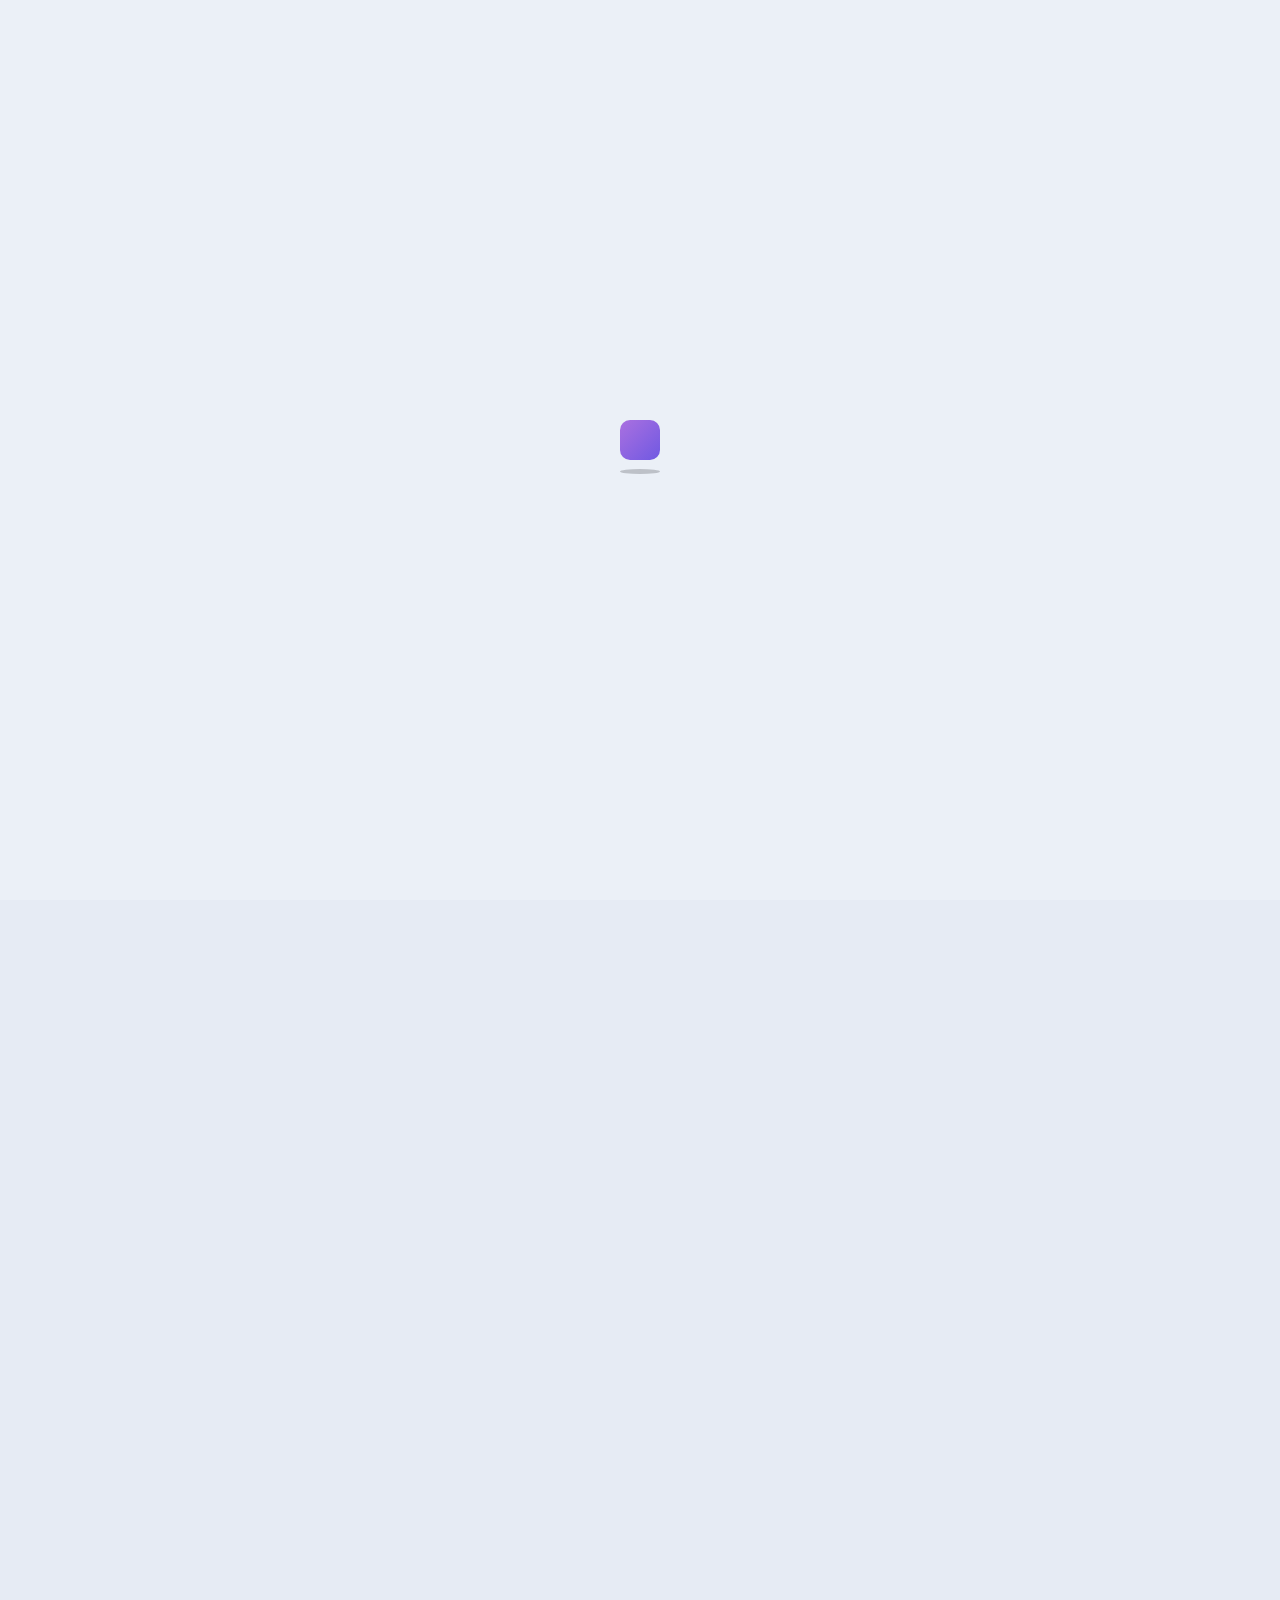
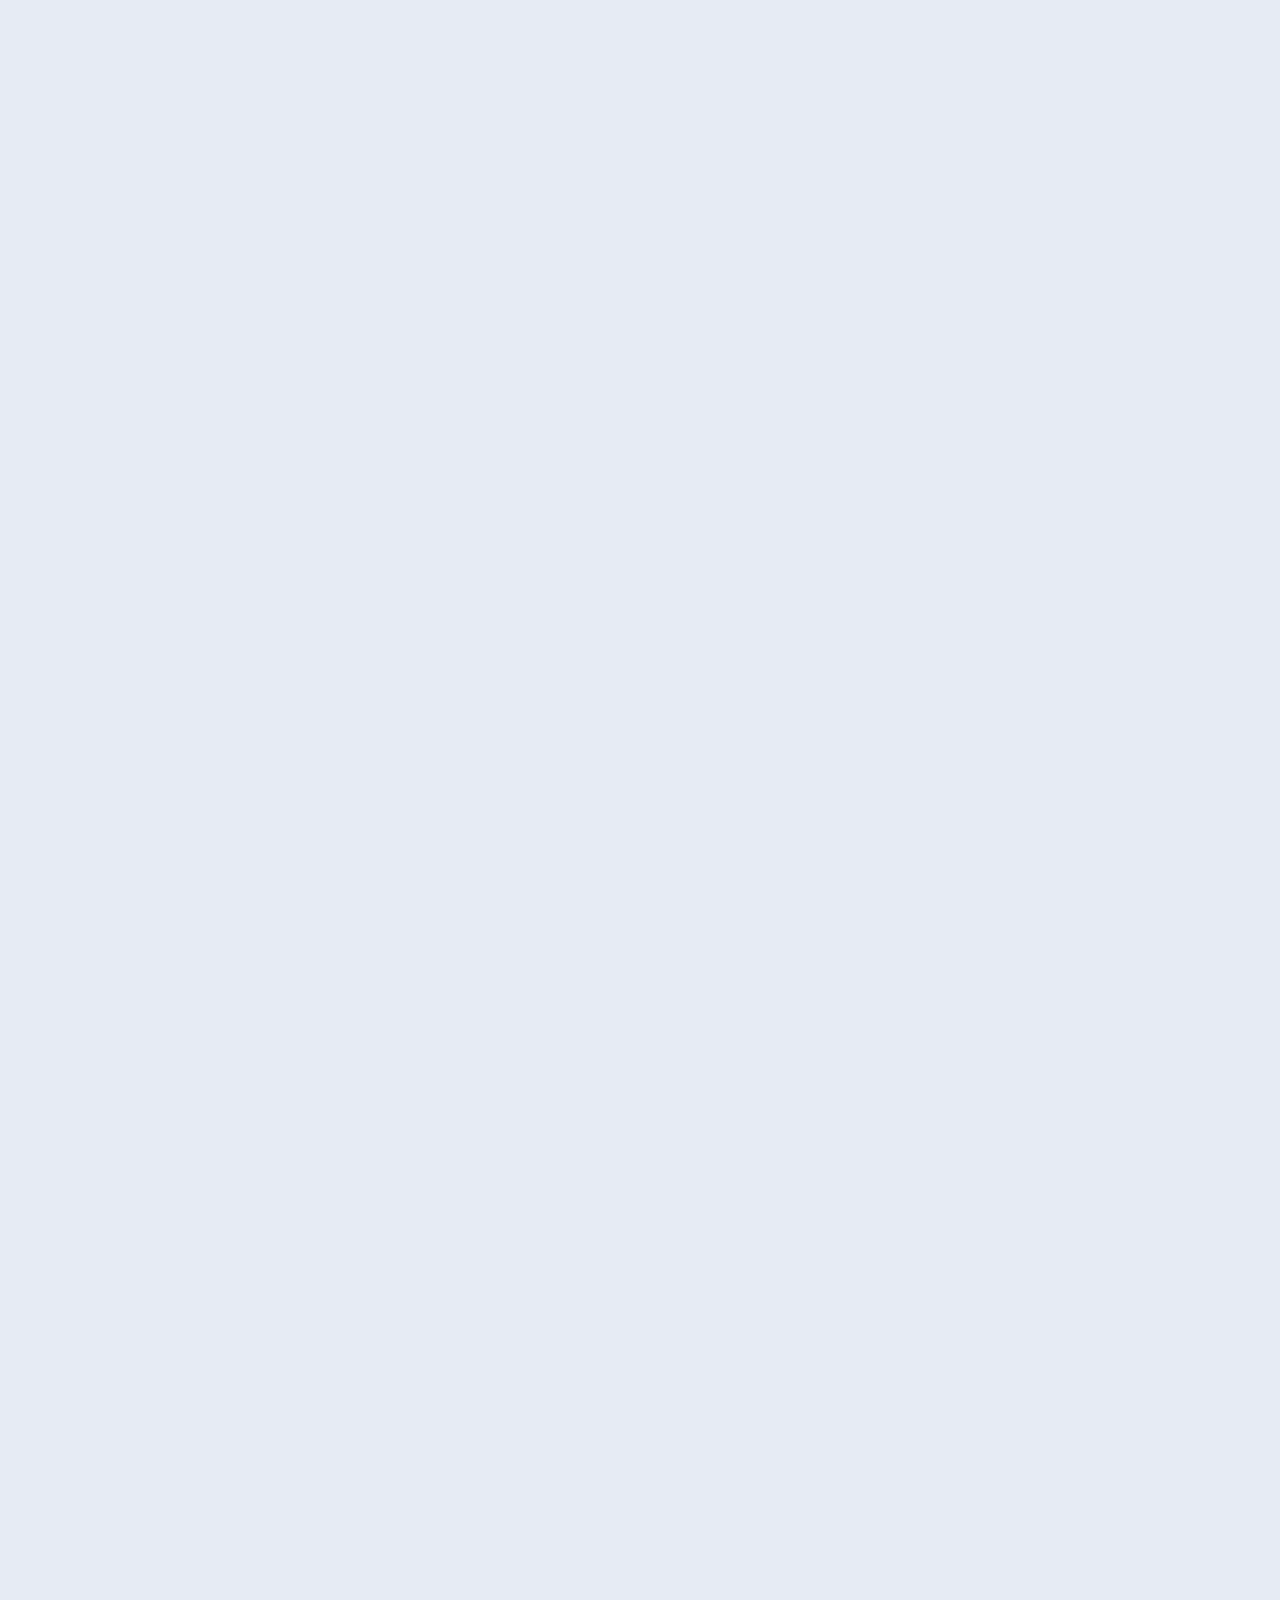
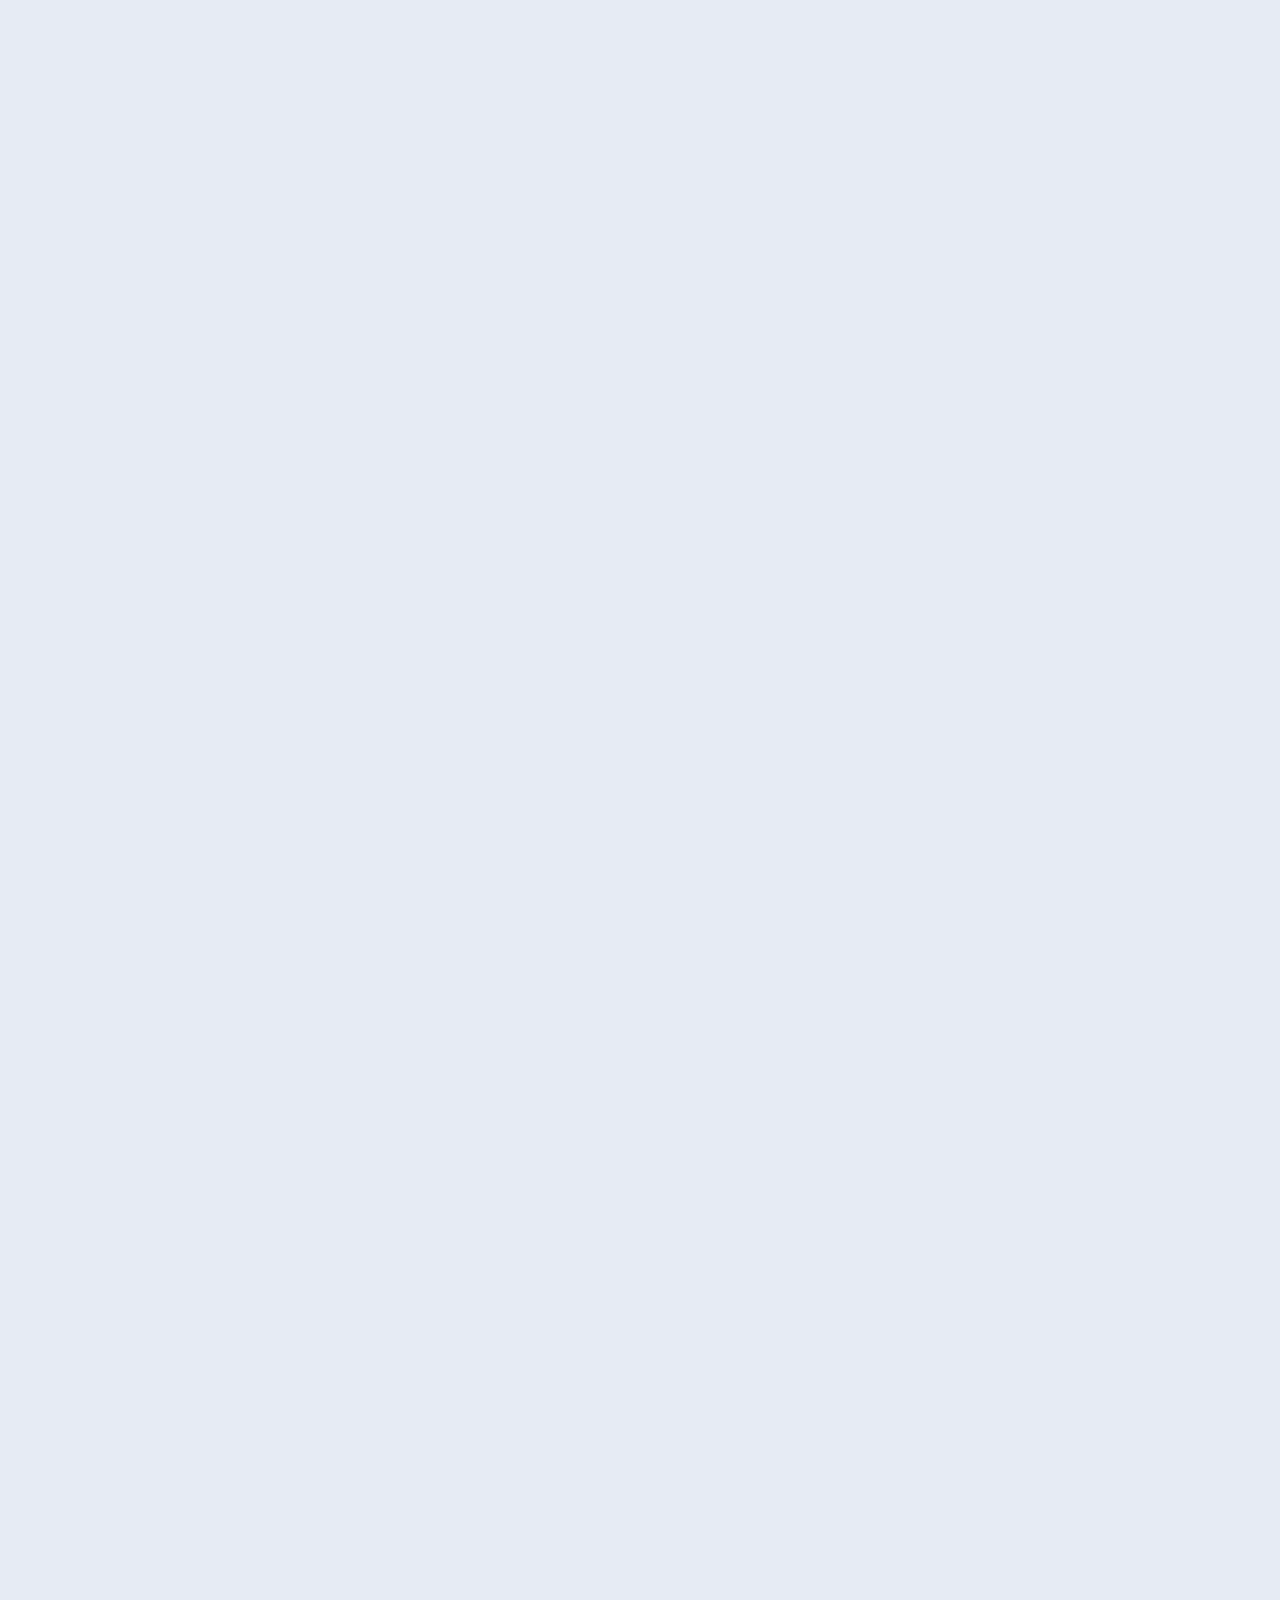
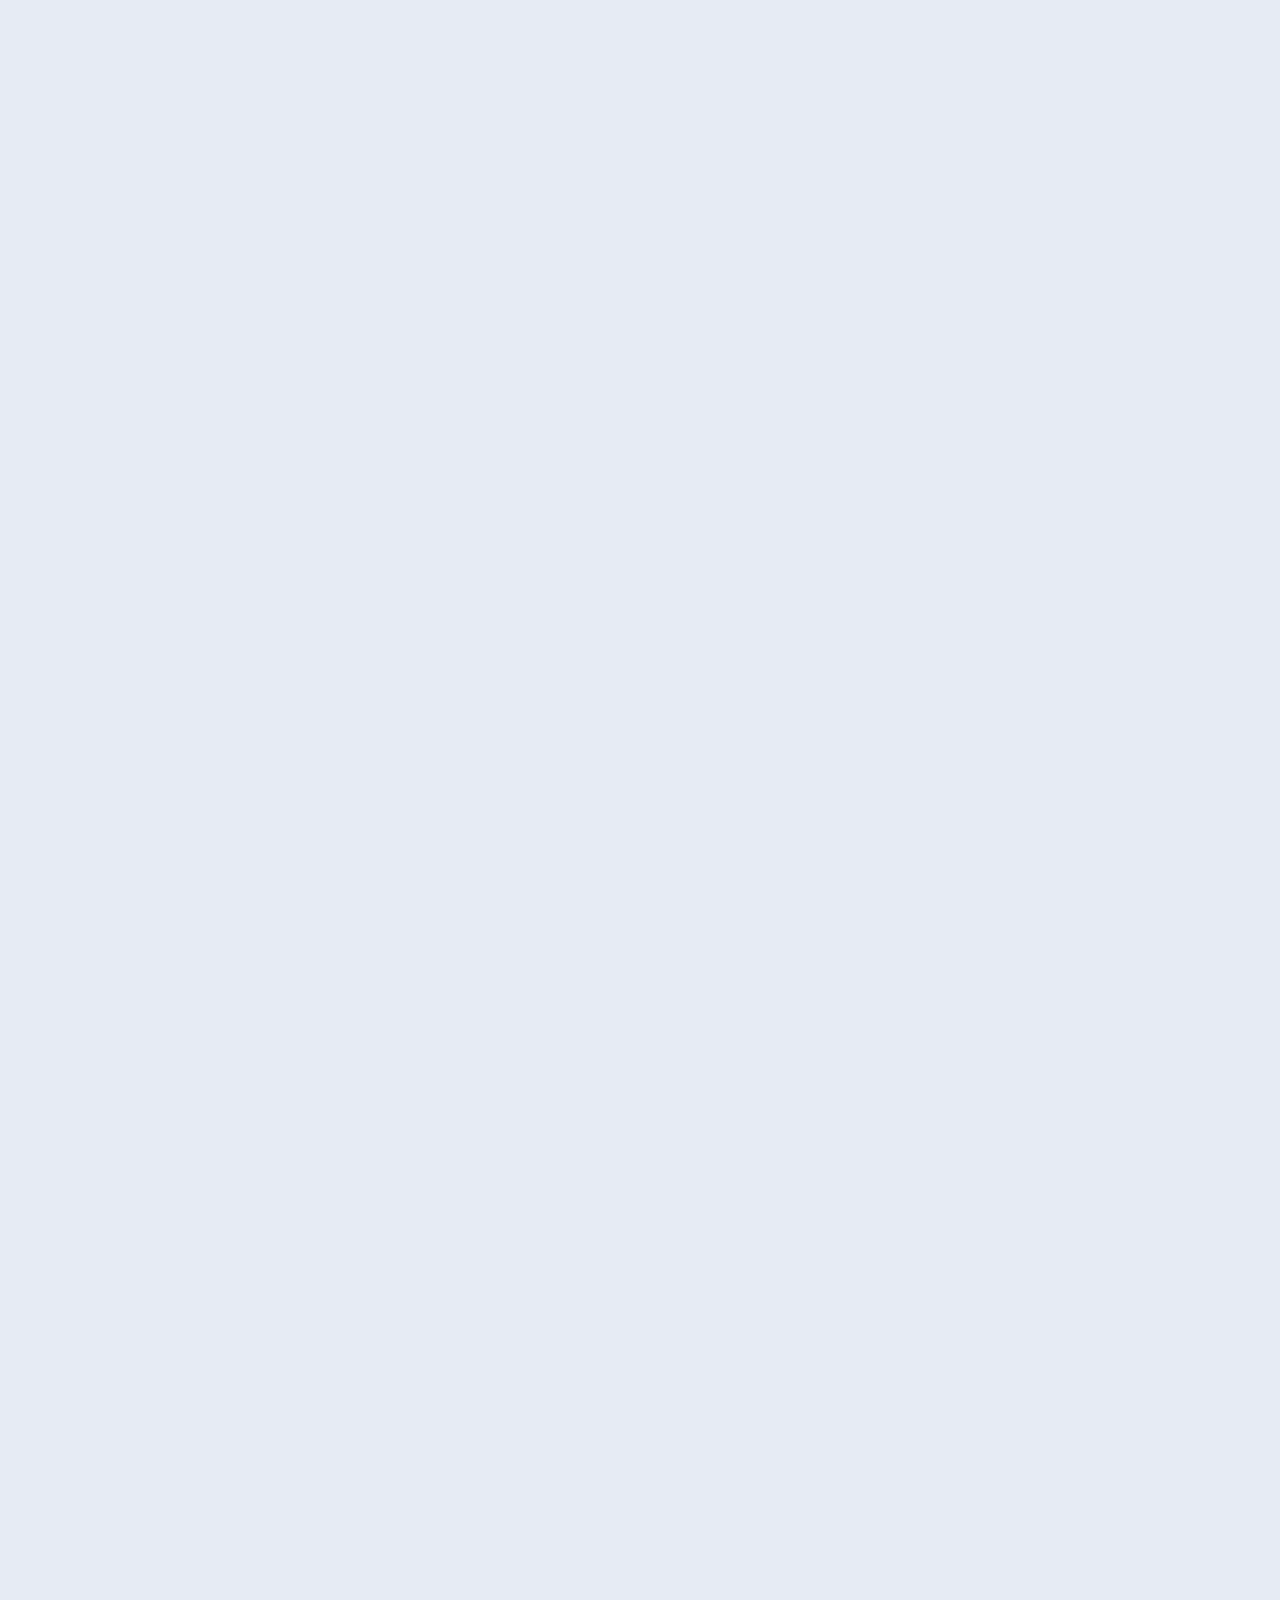
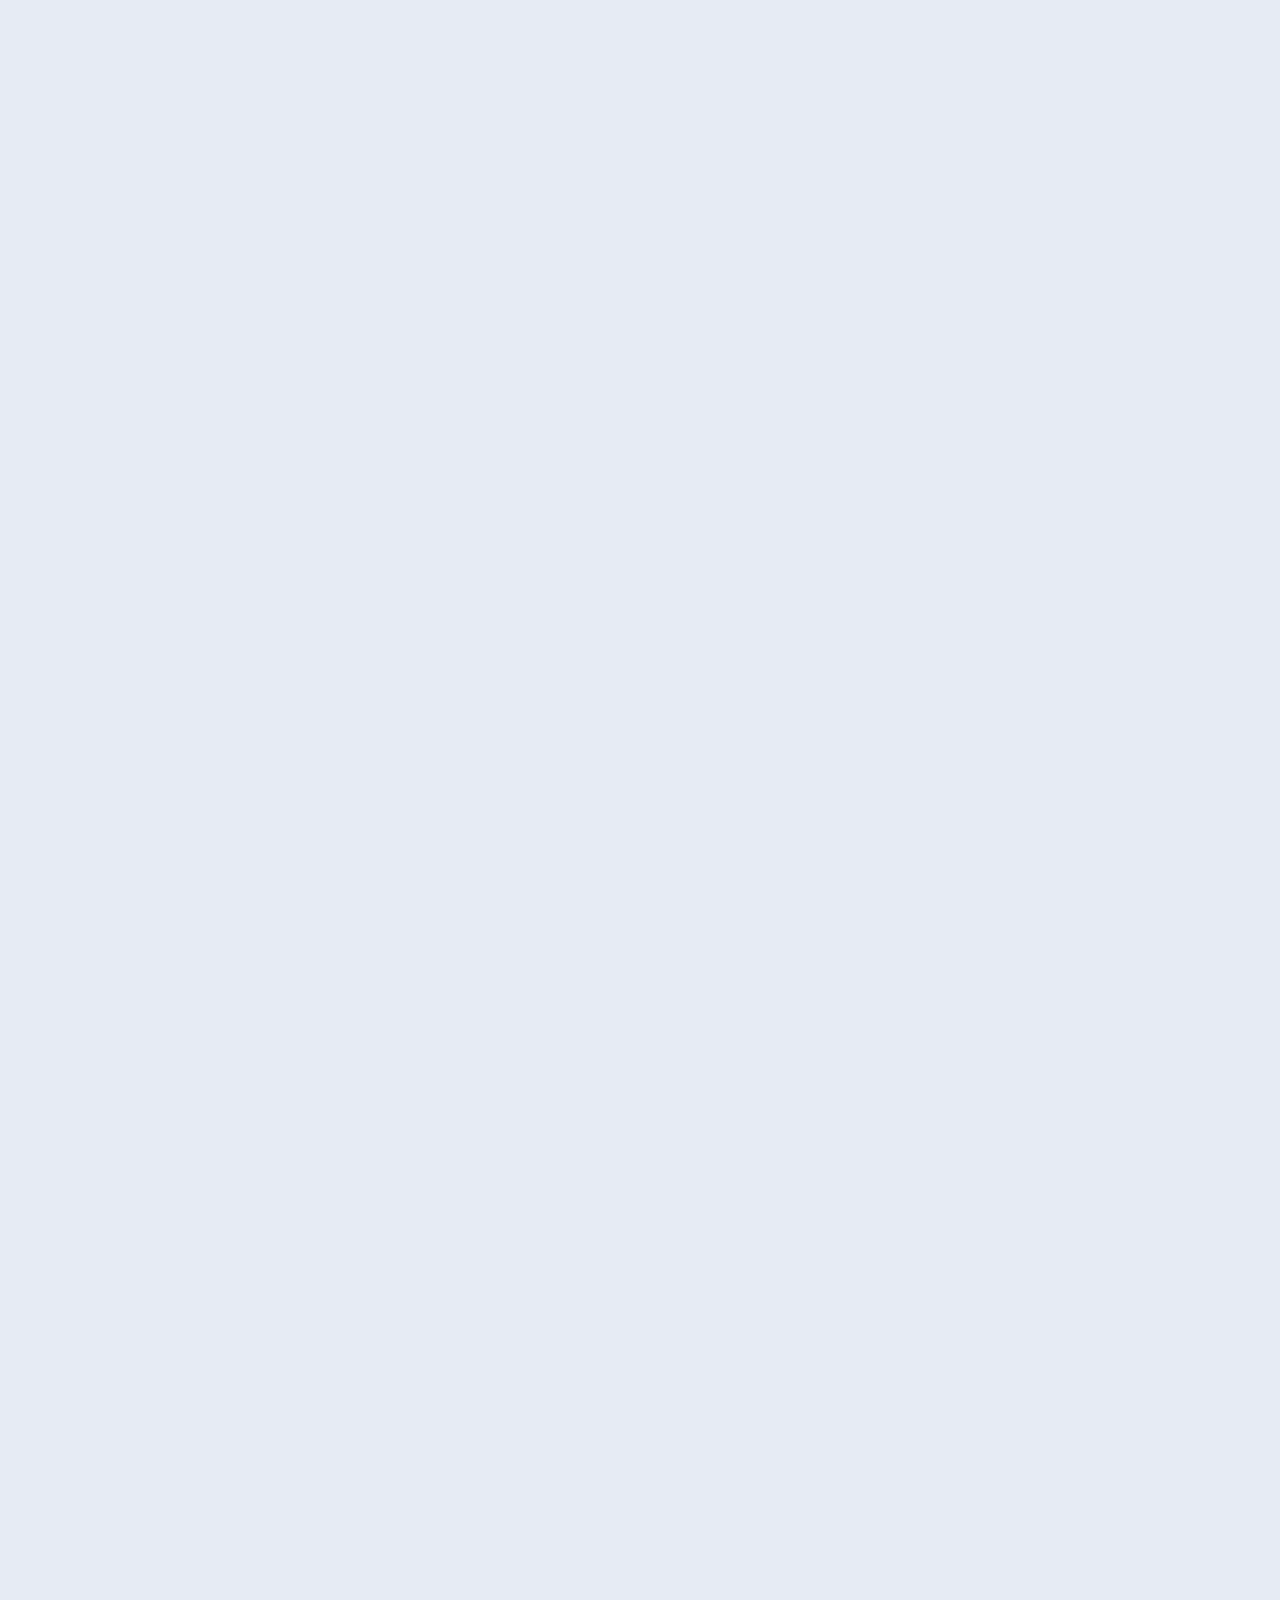
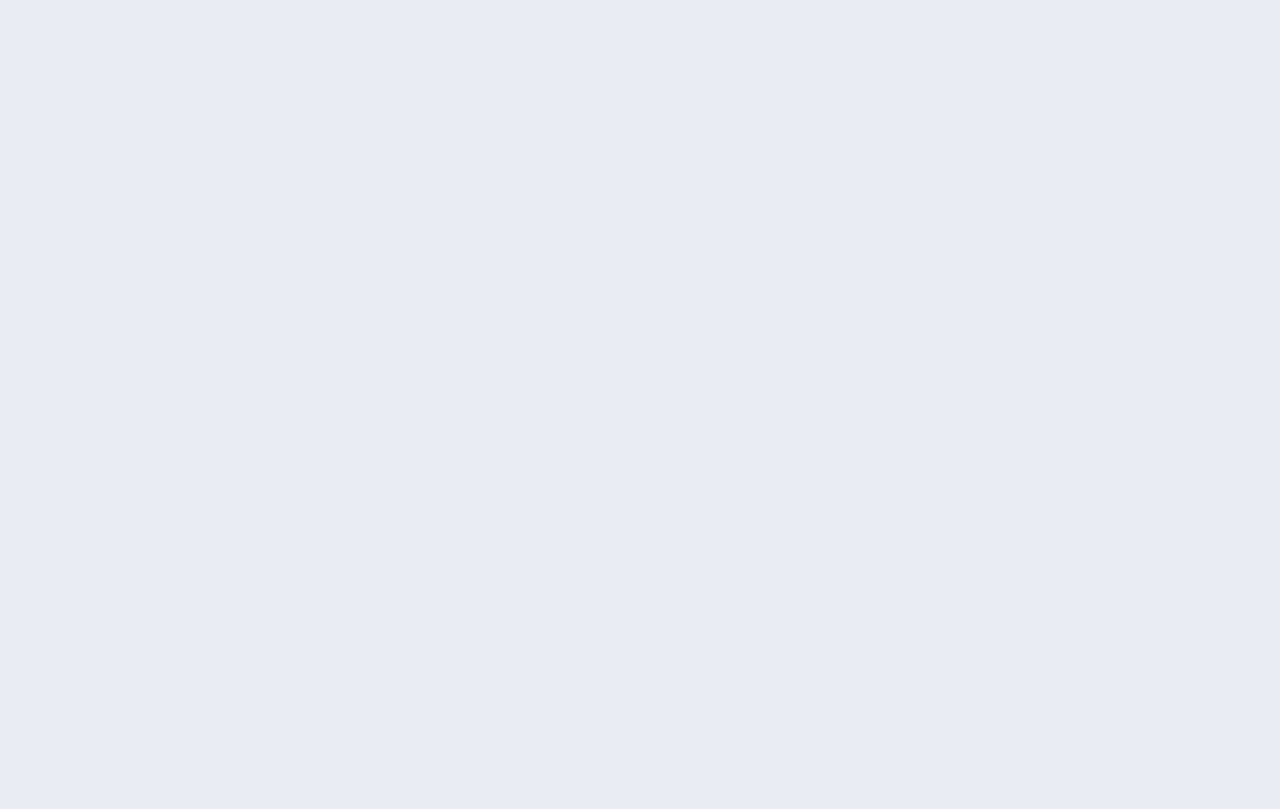
==== commit 76147812: "debug" ====
--- a/index.html
+++ b/index.html
@@ -255,8 +255,8 @@
     
                 <!-- Works Gallery Single Item Start -->
                 <figure class="col-12 col-md-6 gallery__item grid-item animate-card-2" itemprop="associatedMedia" itemscope itemtype="http://schema.org/ImageObject">
-                  <a href="https://media.discordapp.net/attachments/866783074973253644/1356874344843972688/Capa_Emotes.png?ex=67ee2735&is=67ecd5b5&hm=80f227caf92c86999750fbd0eba90198e855e5a03d5150fd52ad81d66970c511&=&format=webp&quality=lossless&width=968&height=968" data-image="https://media.discordapp.net/attachments/866783074973253644/1356874344843972688/Capa_Emotes.png?ex=67ee2735&is=67ecd5b5&hm=80f227caf92c86999750fbd0eba90198e855e5a03d5150fd52ad81d66970c511&=&format=webp&quality=lossless&width=968&height=968" class="gallery__link" itemprop="contentUrl" data-size="1400x1400">
-                    <img src="https://lumiiuchiha.carrd.co/assets/images/gallery01/9cb21d06.png?v=48a5adfe" class="gallery__image" itemprop="thumbnail" alt="Image description">
+                  <a href="img/works/1400x1400_w04.webp" data-image="img/works/800_w04-thumb.webp" class="gallery__link" itemprop="contentUrl" data-size="1400x1400">
+                    <img src="img/works/800_w04-thumb.webp" class="gallery__image" itemprop="thumbnail" alt="Image description">
                   </a>
                   <figcaption class="gallery__descr" itemprop="caption description">
                     <h5>Emotes</h5>
@@ -272,8 +272,8 @@
     
                 <!-- Works Gallery Single Item Start -->
                 <figure class="col-12 col-md-6 gallery__item grid-item animate-card-2" itemprop="associatedMedia" itemscope itemtype="http://schema.org/ImageObject">
-                  <a href="https://media.discordapp.net/attachments/866783074973253644/1356881645524881428/Capa_Thumbnail.png?ex=67ee2e01&is=67ecdc81&hm=60089c13ba0248b6e93372a207ac173bef5073e969d0e349d9cb2c858b9f5541&=&format=webp&quality=lossless&width=968&height=968" data-image="https://media.discordapp.net/attachments/866783074973253644/1356881645524881428/Capa_Thumbnail.png?ex=67ee2e01&is=67ecdc81&hm=60089c13ba0248b6e93372a207ac173bef5073e969d0e349d9cb2c858b9f5541&=&format=webp&quality=lossless&width=968&height=968" class="gallery__link" itemprop="contentUrl" data-size="1400x1400">
-                    <img src="https://media.discordapp.net/attachments/866783074973253644/1356881645524881428/Capa_Thumbnail.png?ex=67ee2e01&is=67ecdc81&hm=60089c13ba0248b6e93372a207ac173bef5073e969d0e349d9cb2c858b9f5541&=&format=webp&quality=lossless&width=968&height=968" class="gallery__image" itemprop="thumbnail" alt="Image description">
+                  <a href="img/works/1400x1400_w04.webp" data-image="img/works/800_w04-thumb.webp" class="gallery__link" itemprop="contentUrl" data-size="1400x1400">
+                    <img src="img/works/800_w04-thumb.webp" class="gallery__image" itemprop="thumbnail" alt="Image description">
                   </a>
                   <figcaption class="gallery__descr opposite" itemprop="caption description">
                     <h5 class="opposite">Thumbnails</h5>
@@ -290,15 +290,14 @@
     
                 <!-- Works Gallery Single Item Start -->
                 <figure class="col-12 col-md-6 gallery__item grid-item animate-card-2" itemprop="associatedMedia" itemscope itemtype="http://schema.org/ImageObject">
-                  <a href="https://i.imgur.com/Dsjj6aX.gif" data-image="https://i.imgur.com/Dsjj6aX.gif" class="gallery__link" itemprop="contentUrl" data-size="1400x1400">
-                    <img src="https://i.imgur.com/Dsjj6aX.gif" class="gallery__image" itemprop="thumbnail" alt="Image description">
+                  <a href="img/works/1400x1400_w04.webp" data-image="img/works/800_w04-thumb.webp" class="gallery__link" itemprop="contentUrl" data-size="1400x1400">
+                    <img src="img/works/800_w04-thumb.webp" class="gallery__image" itemprop="thumbnail" alt="Image description">
                   </a>
                   <figcaption class="gallery__descr opposite" itemprop="caption description">
-                    <h5 class="opposite">Edição de Vídeos</h5>
+                    <h5 class="opposite">Notification Icon</h5>
                     <div class="card__tags d-flex flex-wrap">
-                      <span class="rounded-tag">Edição de Videos</span>
-                      <span class="rounded-tag">YouTube</span>
-                      <span class="rounded-tag">TikTok</span>
+                      <span class="rounded-tag">Illustrations</span>
+                      <span class="rounded-tag">3D Render</span>
                     </div>
                     <p class="small">Mauris porttitor lobortis ligula, quis molestie lorem scelerisque eu. Morbi aliquam enim odio,
                       a mollis ipsum tristique eu.
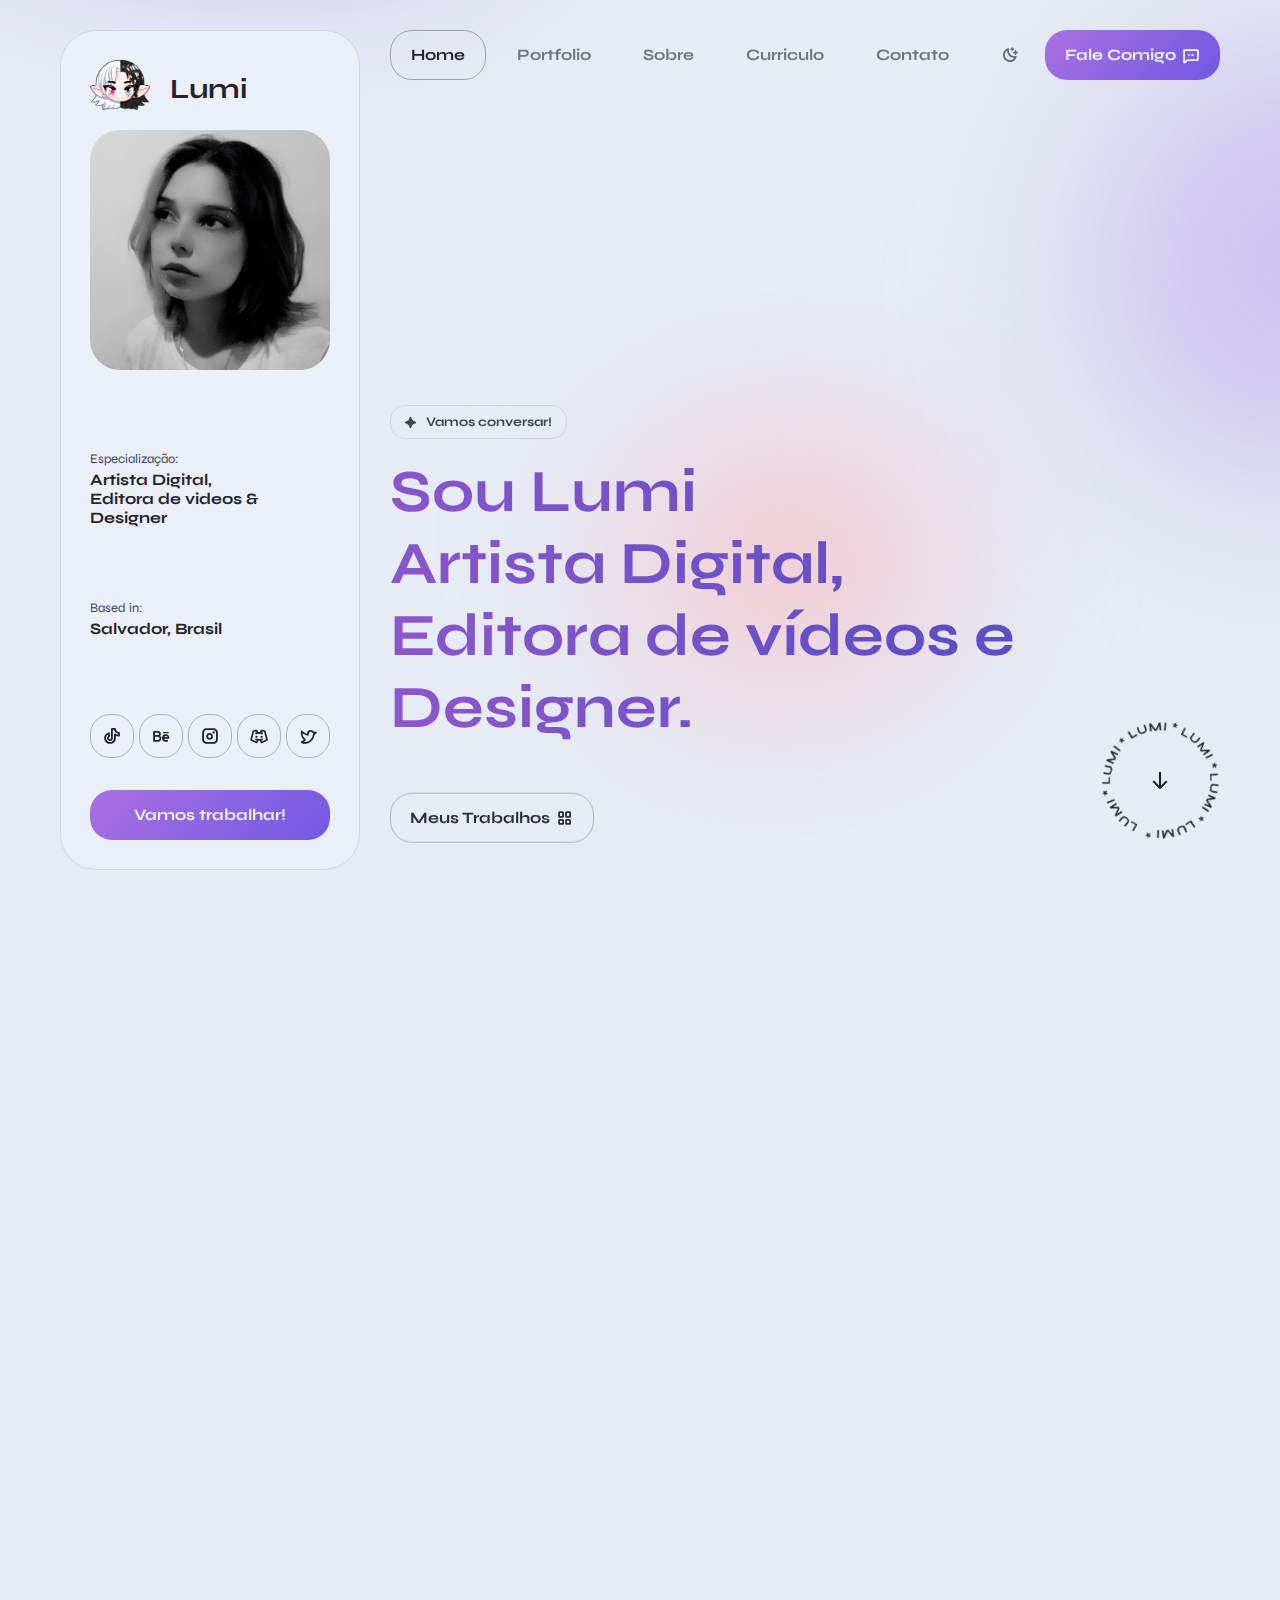
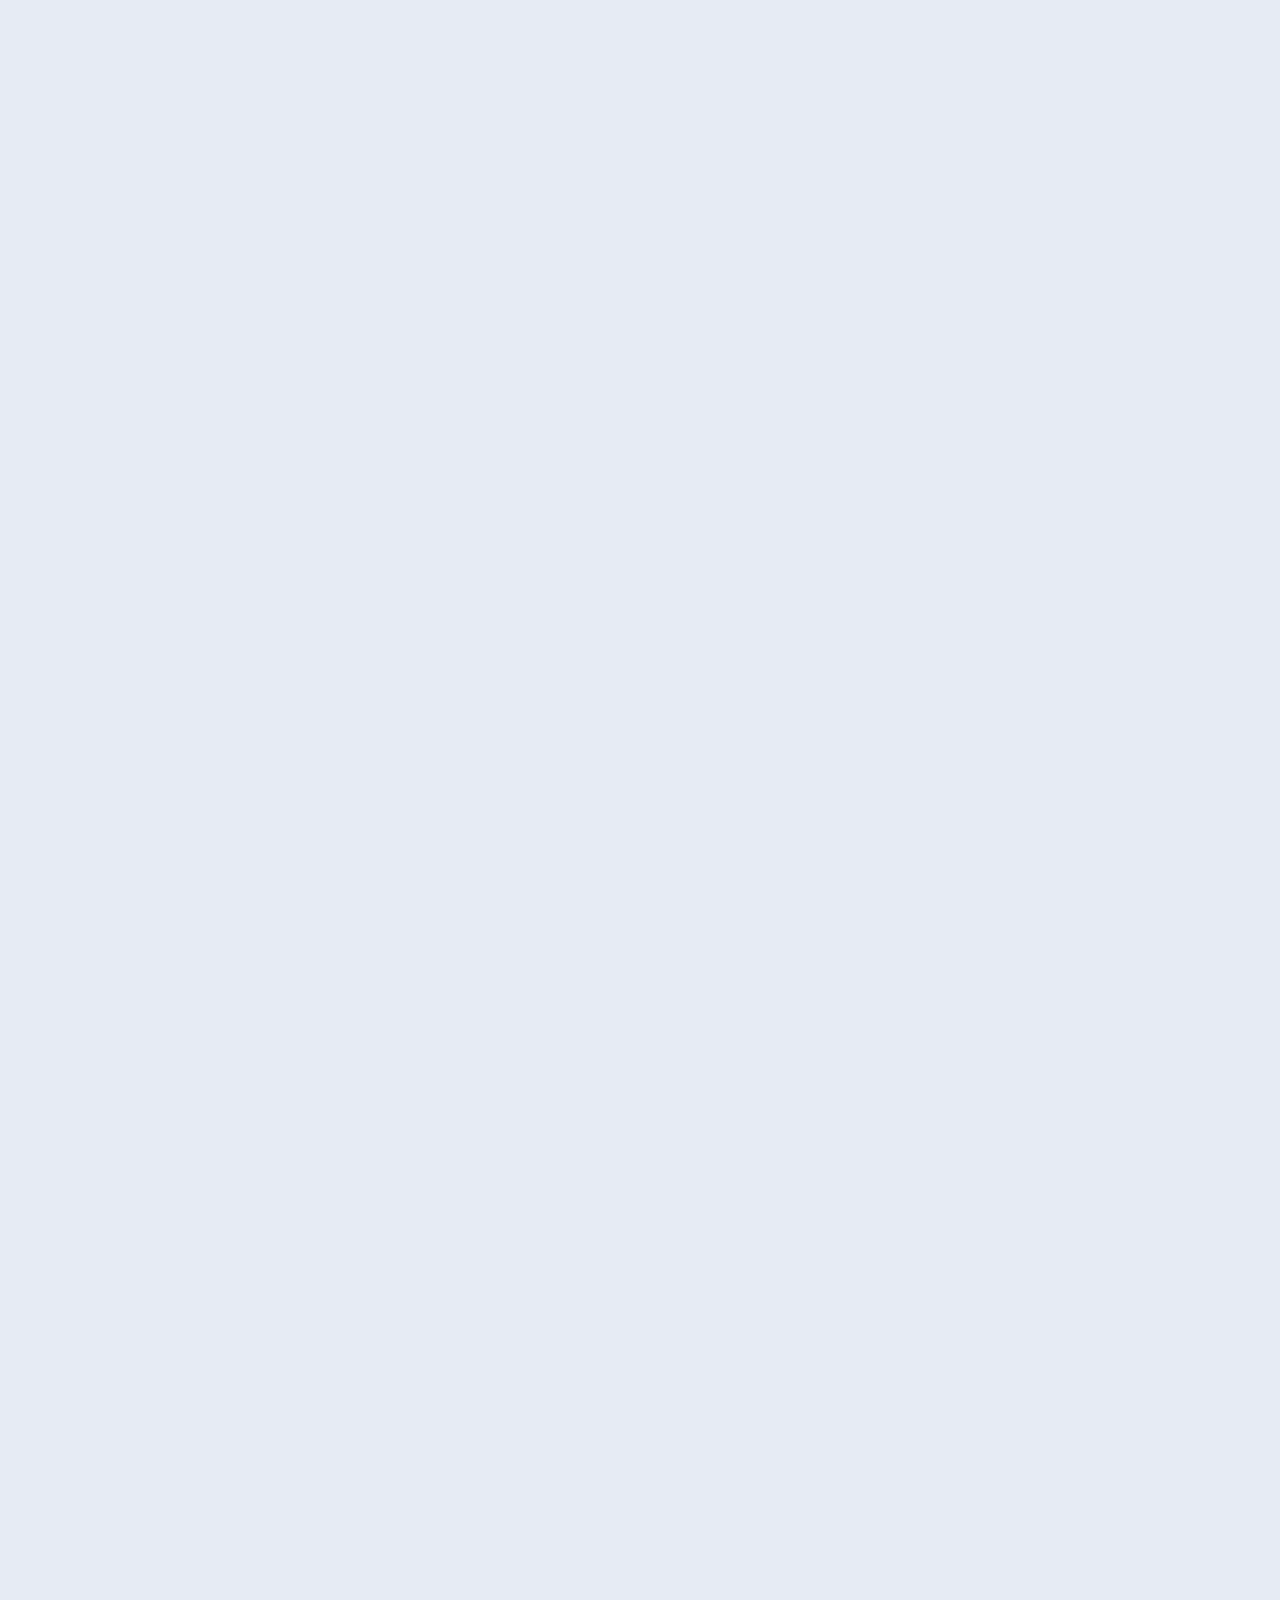
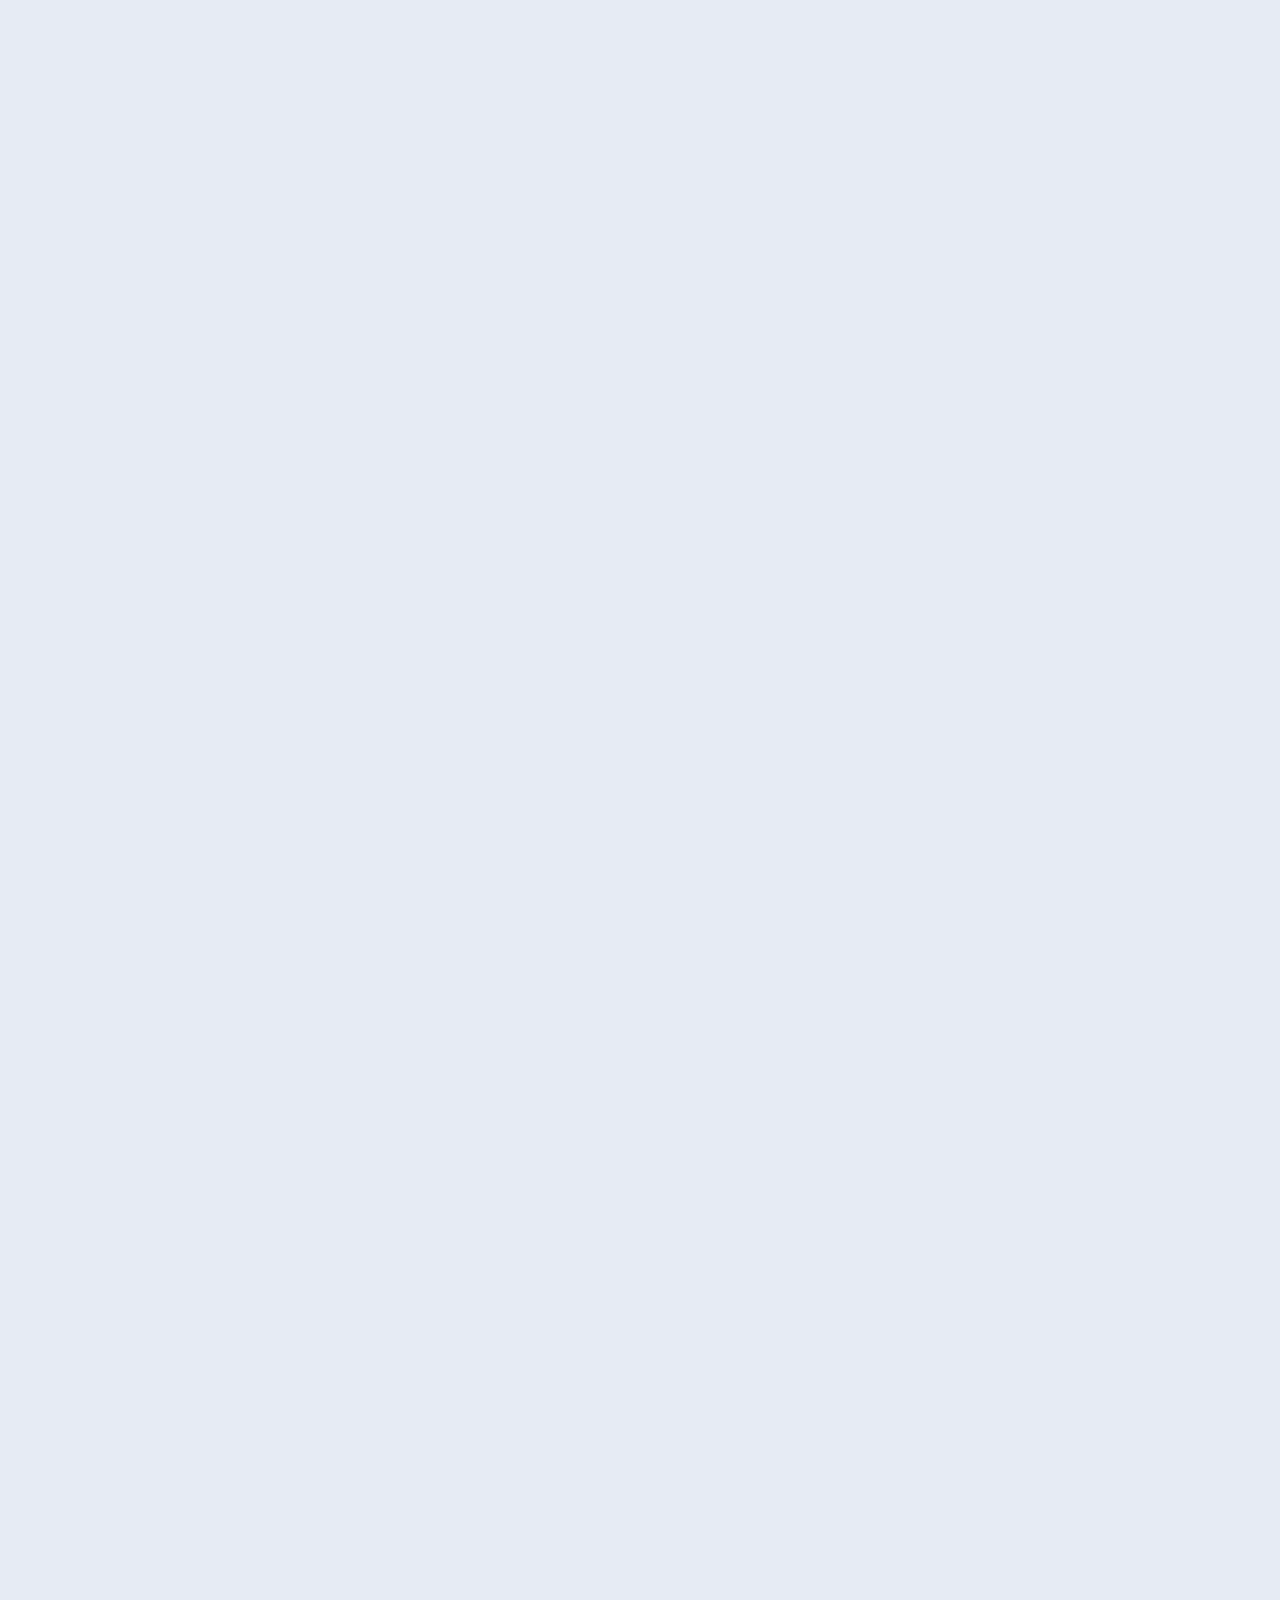
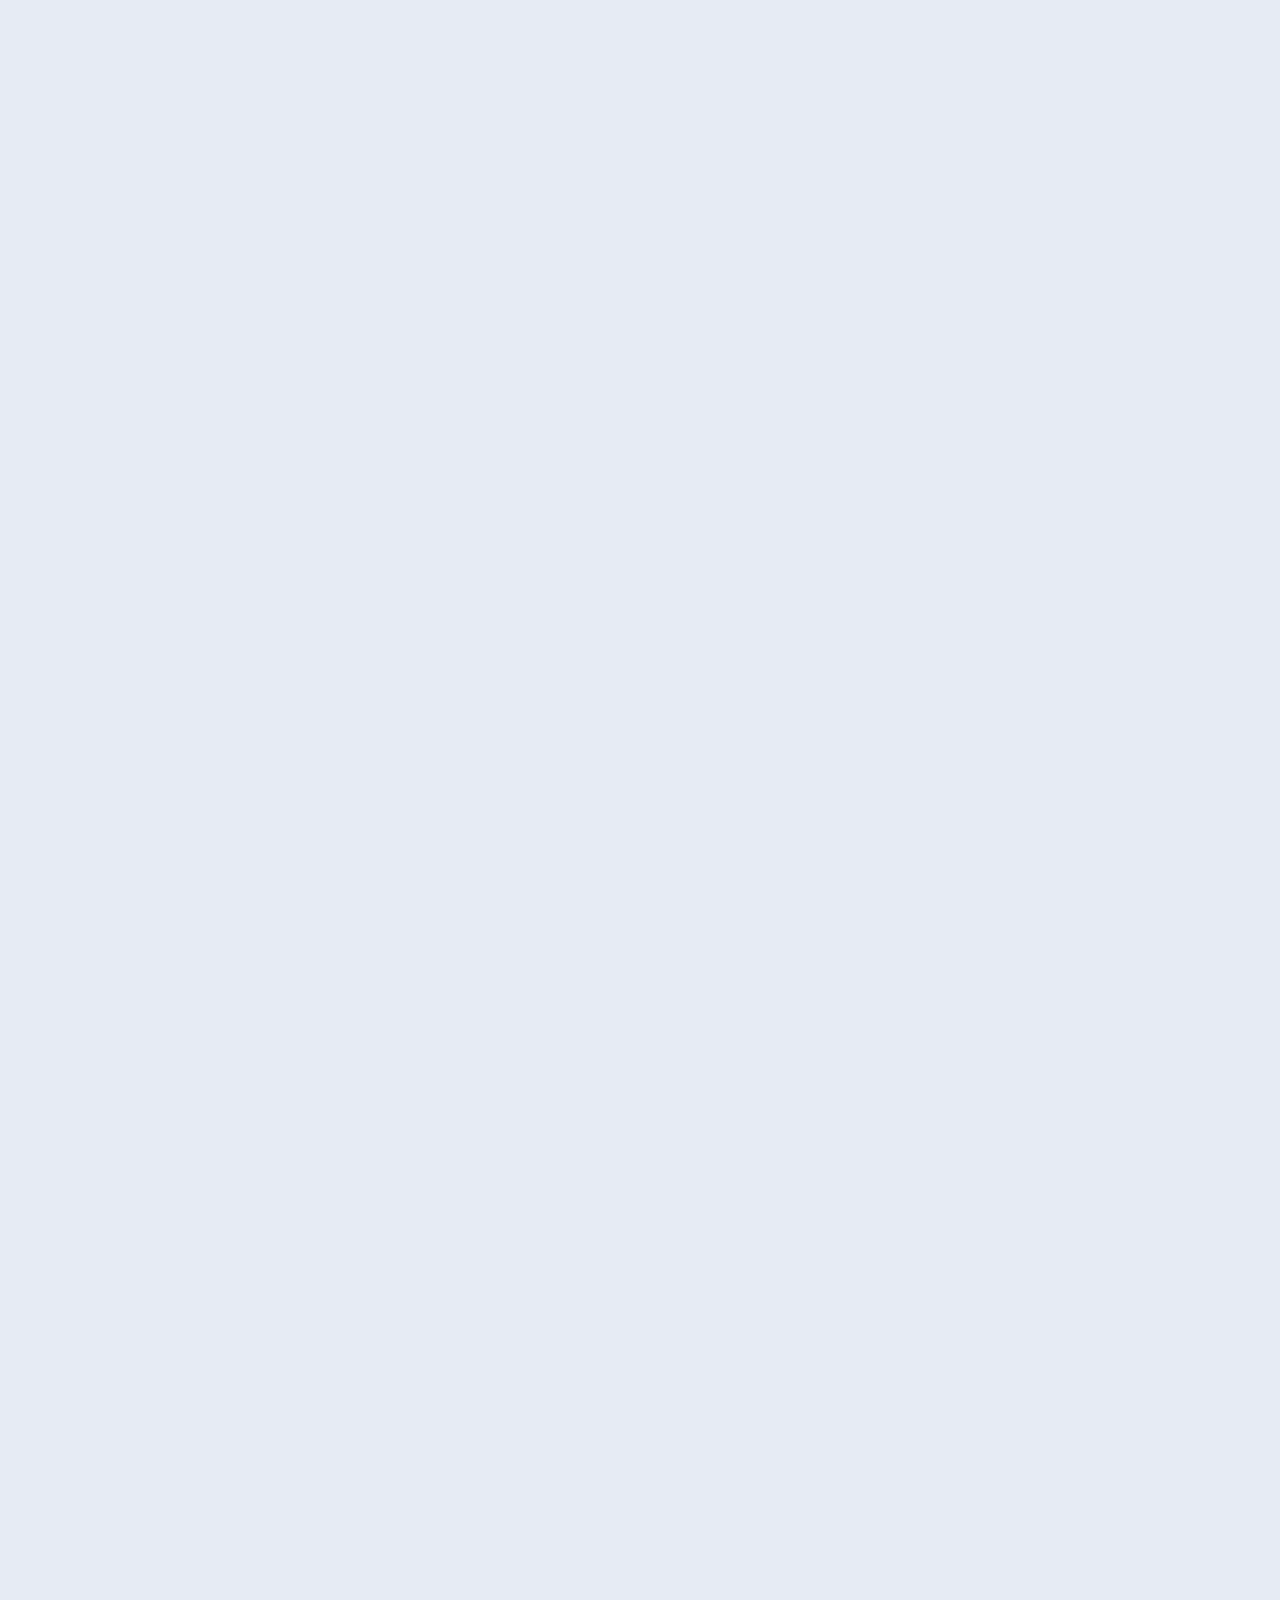
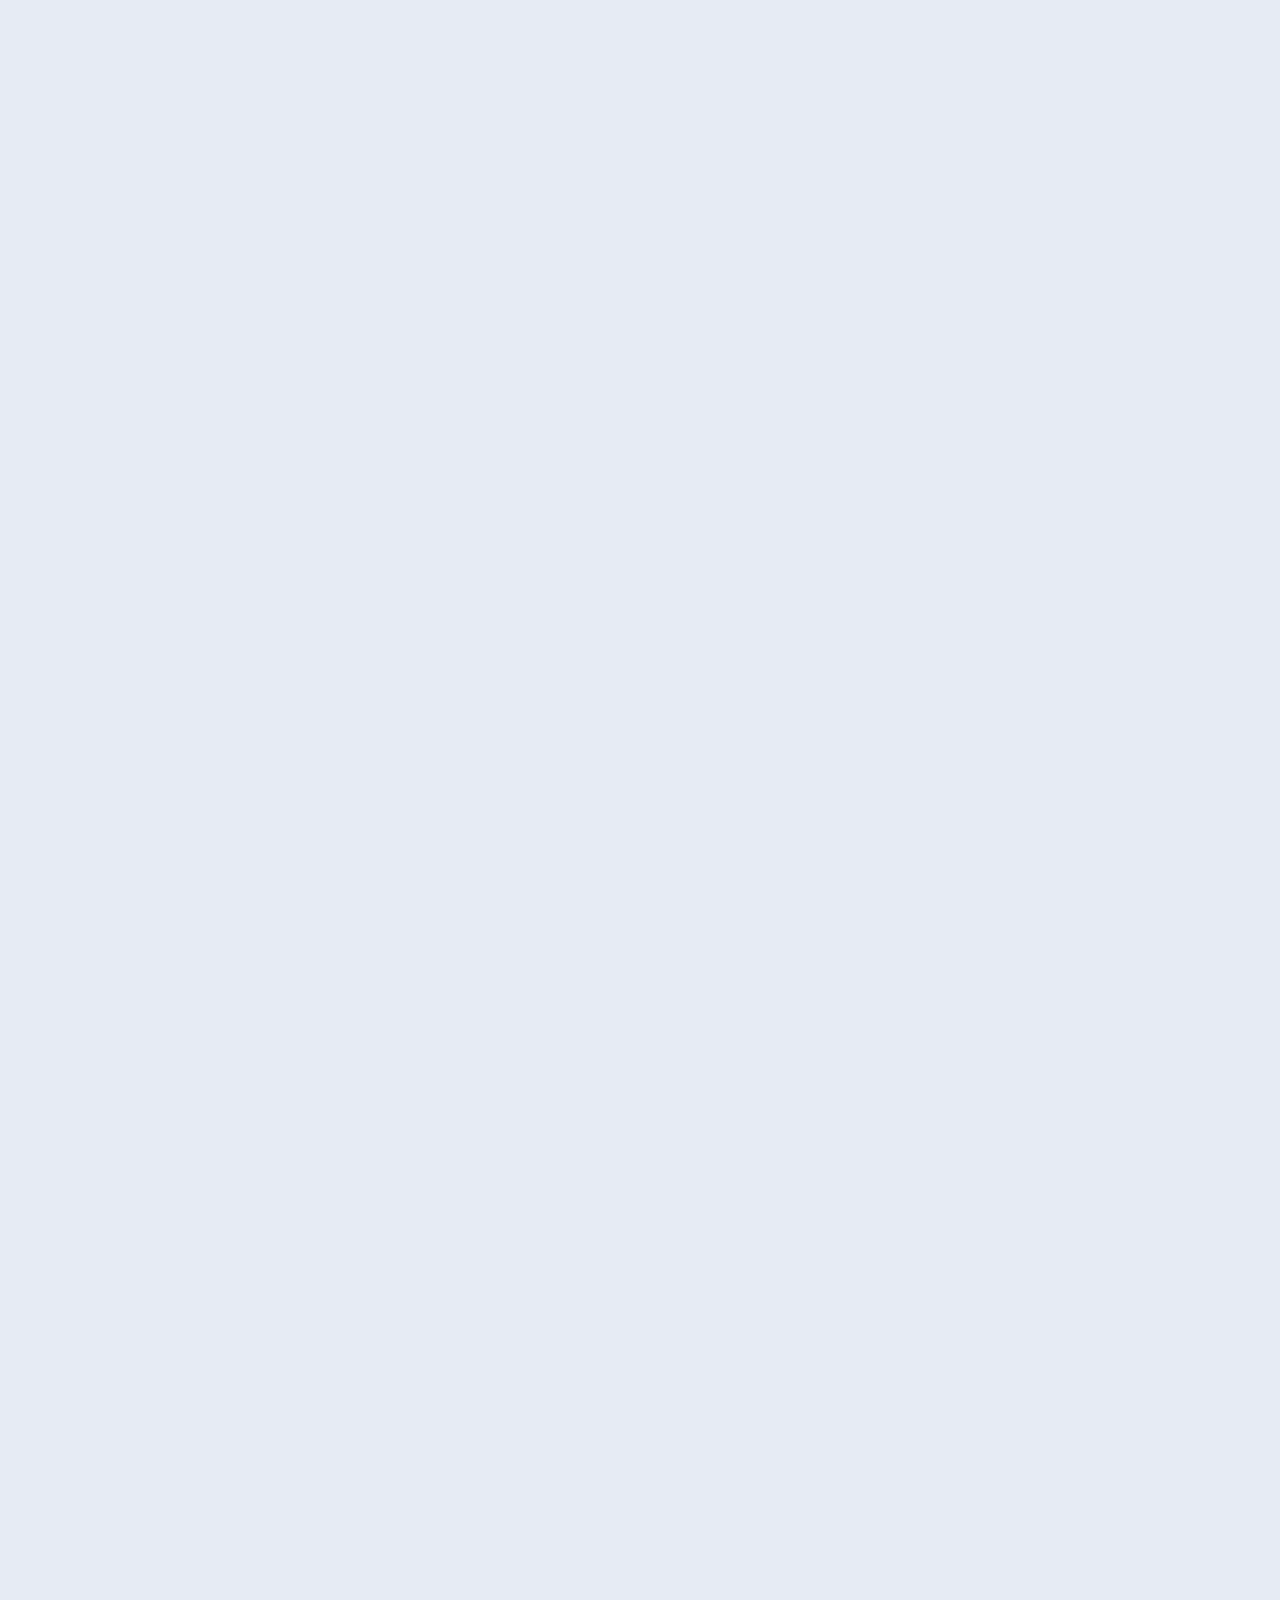
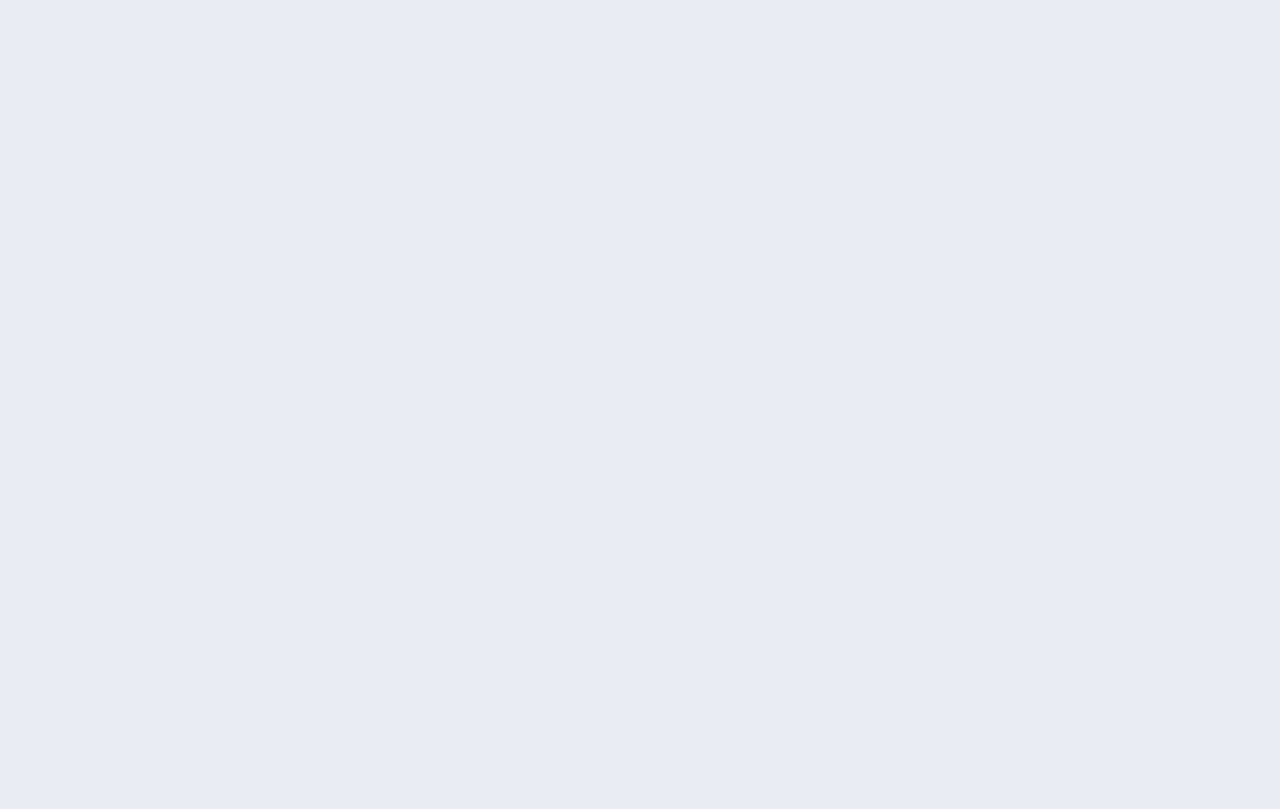
==== commit 93e2ed46: "avatar" ====
--- a/index.html
+++ b/index.html
@@ -18,8 +18,8 @@
     <meta name="viewport" content="width=device-width, initial-scale=1, maximum-scale=1">
 
     <!-- Template Favicon & Icons Start -->
-    <link rel="icon" href="https://media.discordapp.net/attachments/866783074973253644/1356526978865565748/Logo.png?ex=67ece3b2&is=67eb9232&hm=f1d4fa5d9145922dfe3259e41edfa836d4de61db3f90cb2cce6baddd9d2f56b1&=&format=webp&quality=lossless&width=1170&height=968" type="image/png">
-    <link rel="icon" href="https://media.discordapp.net/attachments/866783074973253644/1356526978865565748/Logo.png?ex=67ece3b2&is=67eb9232&hm=f1d4fa5d9145922dfe3259e41edfa836d4de61db3f90cb2cce6baddd9d2f56b1&=&format=webp&quality=lossless&width=1170&height=968" type="image/png">
+    <link rel="icon" href="img/avatars/Logo.png" type="image/png">
+    <link rel="icon" href="img/avatars/Logo.png" type="image/png">
     <!-- <link rel="apple-touch-icon" href="img/favicon/apple-touch-icon.png"> -->
     <link rel="manifest" href="img/favicon/manifest.webmanifest">
     <!-- Template Favicon & Icons End -->
@@ -121,7 +121,7 @@
           <div class="avatar__logo d-flex align-items-center">
             <div class="logo__image">
               <!-- Your Logo Here!!! -->
-              <img src="https://media.discordapp.net/attachments/866783074973253644/1356526978865565748/Logo.png?ex=67ece3b2&is=67eb9232&hm=f1d4fa5d9145922dfe3259e41edfa836d4de61db3f90cb2cce6baddd9d2f56b1&=&format=webp&quality=lossless&width=1170&height=968" alt="Lumi">
+              <img src="img/avatars/Logo.png" alt="Lumi">
             </div>
             <div class="logo__caption">
               <p>Lumi</p>
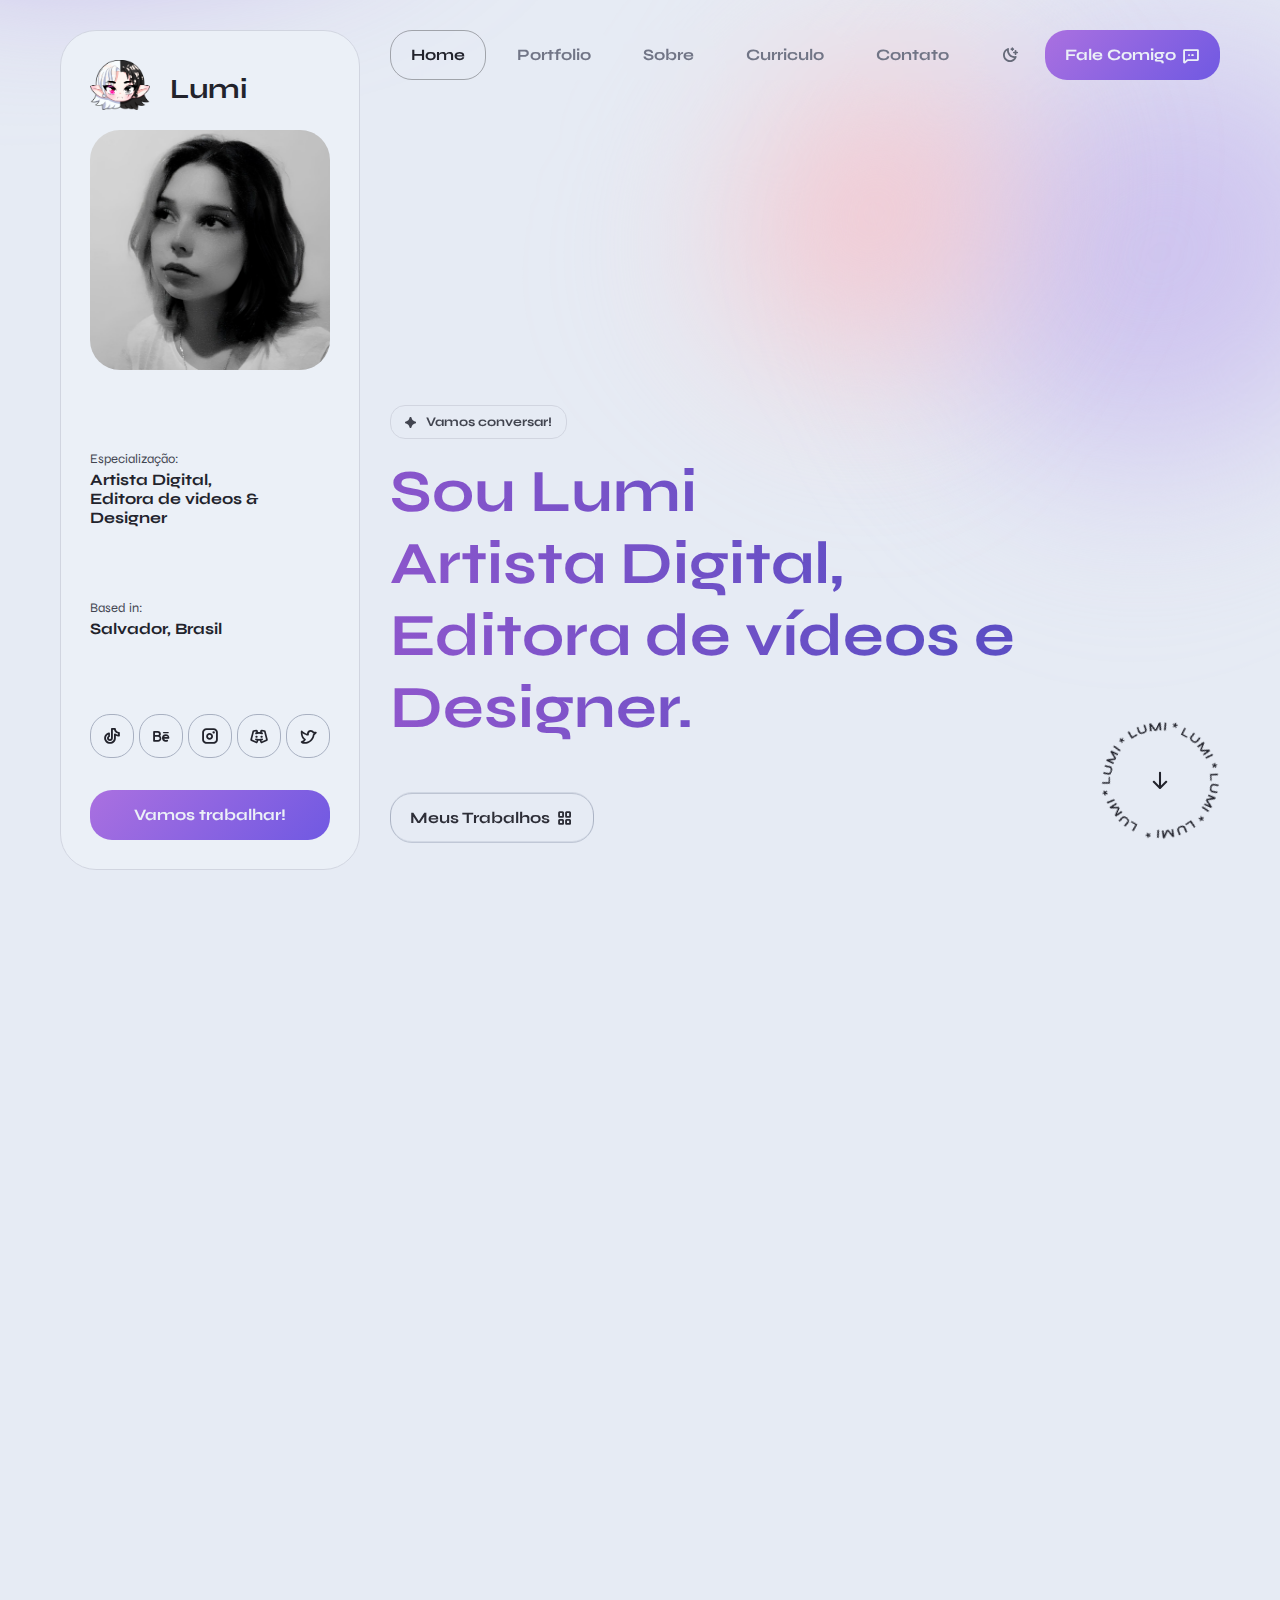
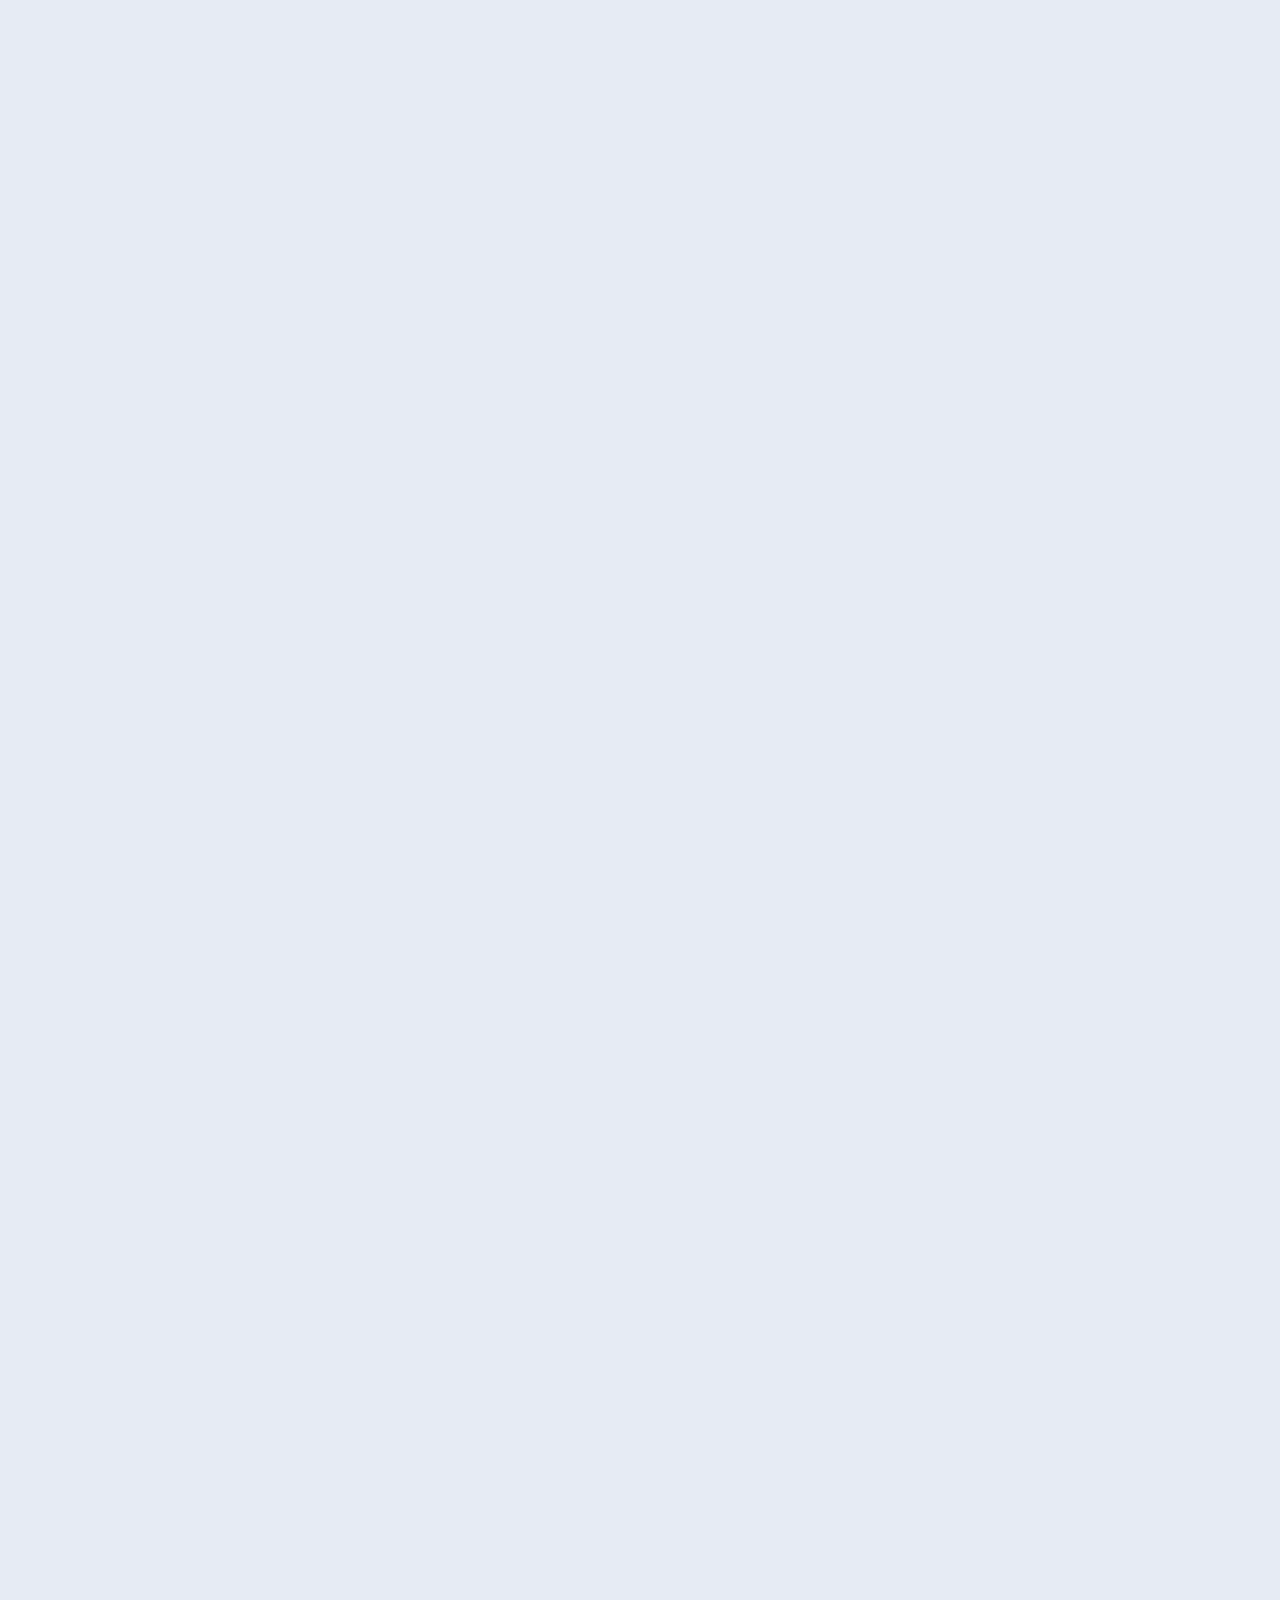
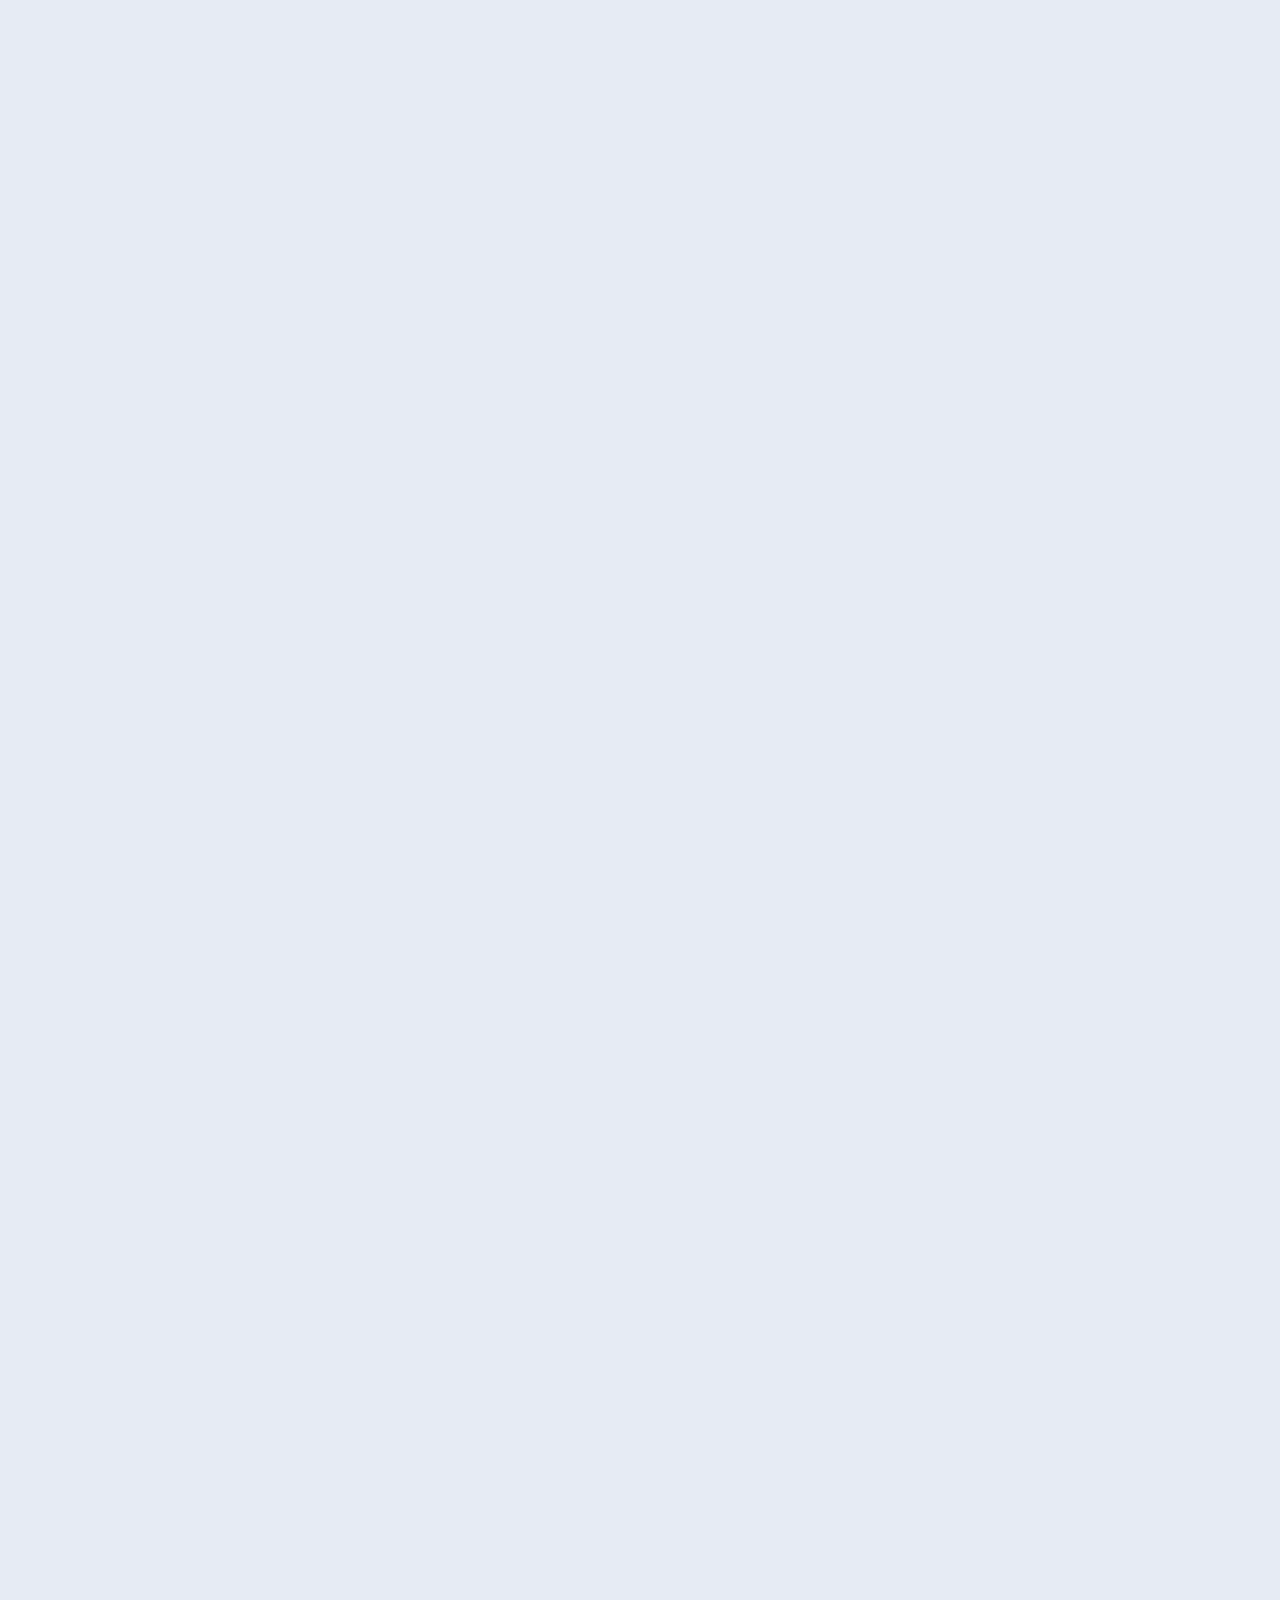
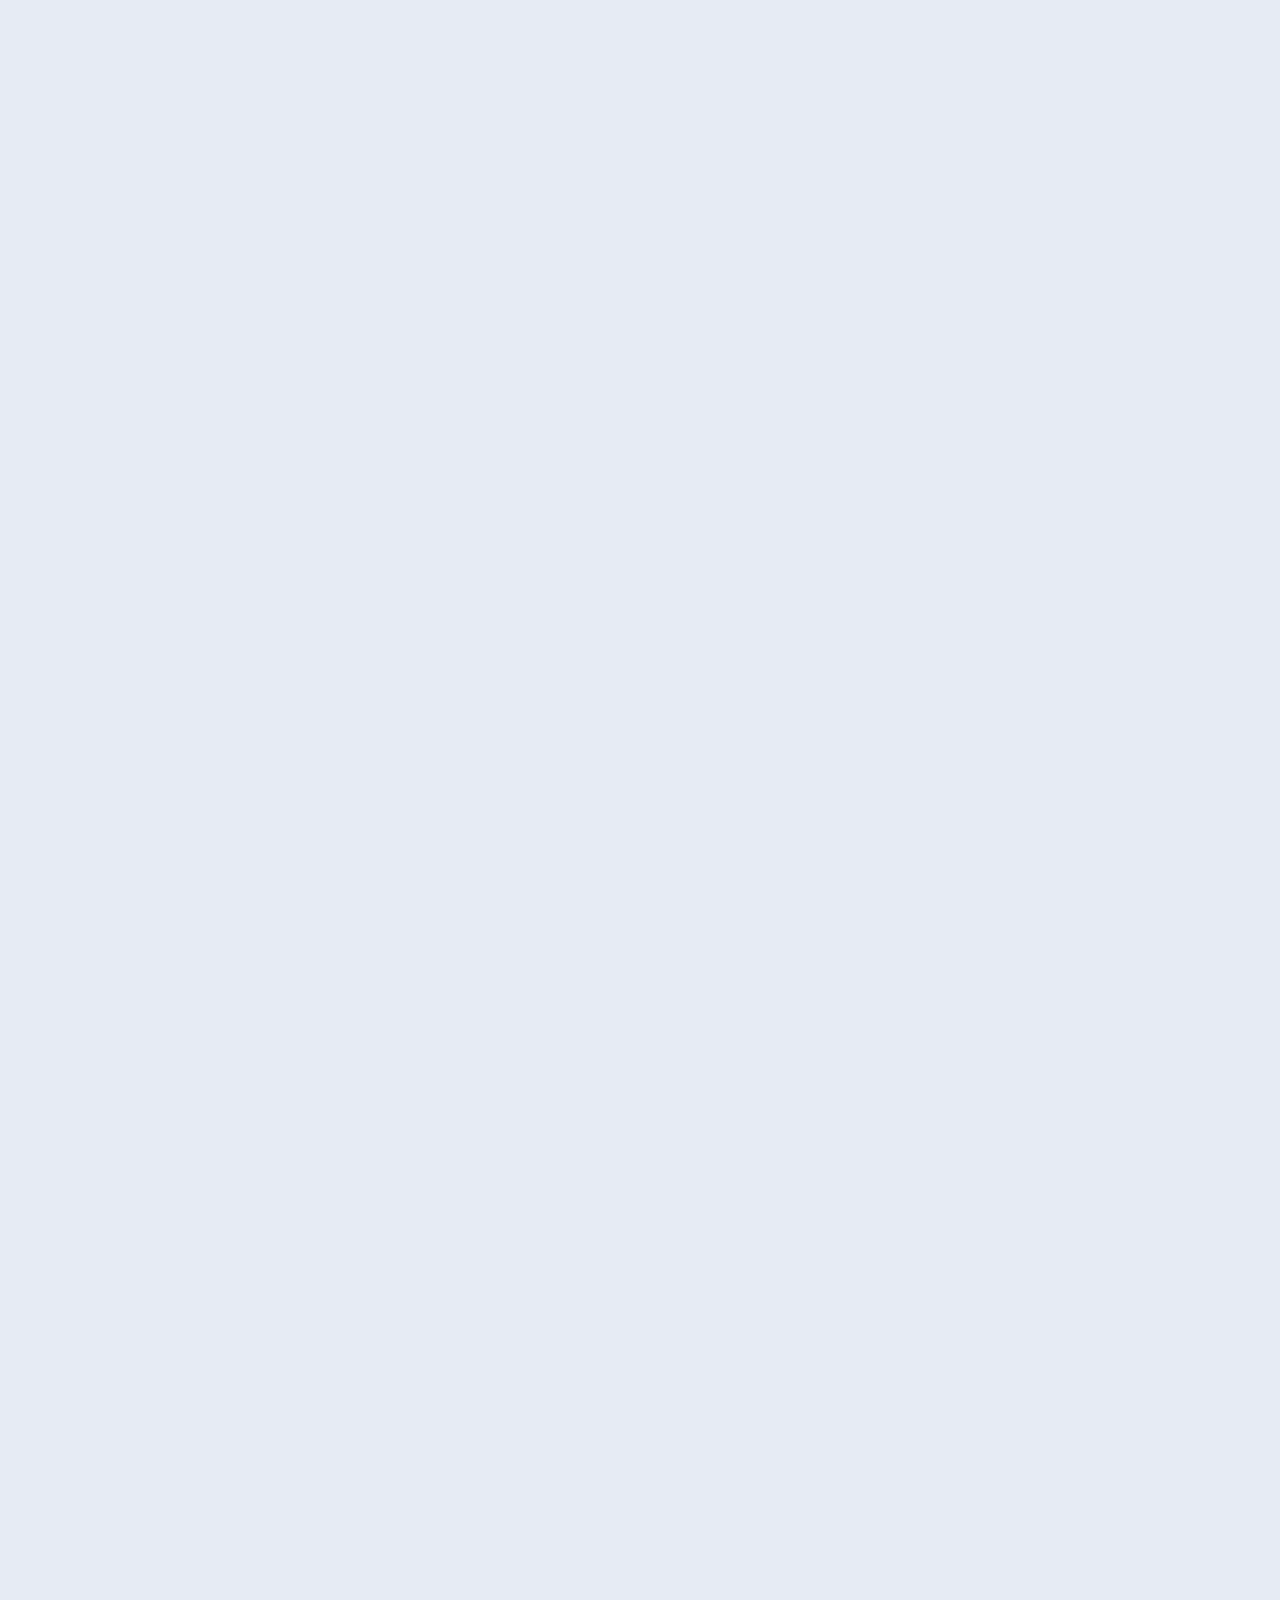
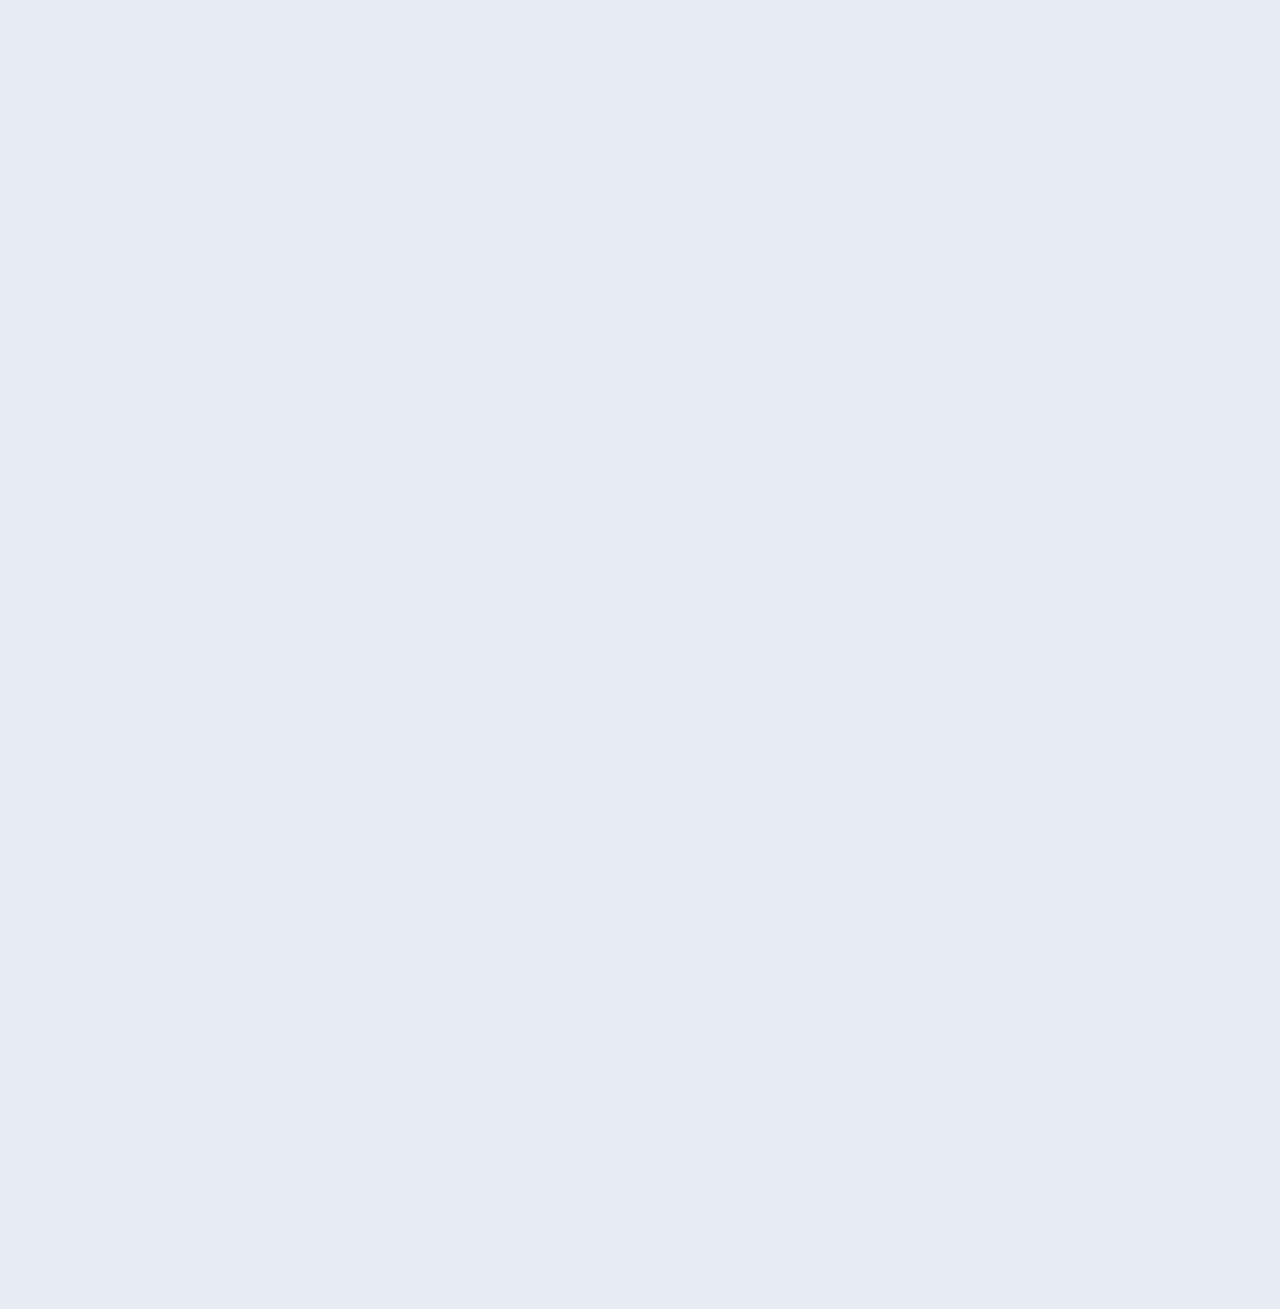
==== commit 9ce811fd: "content block" ====
--- a/index.html
+++ b/index.html
@@ -436,83 +436,6 @@
           <!-- Content Block - About Me Data End -->
 
           <!-- Content Block - Services Start -->
-          <div class="content__block grid-block">
-            <div class="container-fluid p-0">
-              <div class="row g-0 align-items-stretch cards">
-                <!-- services cards grid single item -->
-                <div class="col-12 col-md-6 cards__item grid-item animate-card-2">
-                  <div class="cards__card d-flex flex-column">
-                    <div class="cards__descr">
-                      <h4 class="cards__title animate-in-up">Frontend<br>development</h4>
-                      <div class="cards__tags d-flex flex-wrap animate-in-up">
-                        <span class="rounded-tag tag-outline">UI/UX Design</span>
-                        <span class="rounded-tag tag-outline">Design to Code</span>
-                      </div>
-                      <p class="small cards__text animate-in-up">I work with HTML/CSS, Framer and WordPress.</p>
-                    </div>
-                    <div class="cards__image d-flex animate-in-up">
-                      <img src="img/services/1200x900_s01.webp" alt="Service/Feature Image">
-                    </div>
-                  </div>
-                </div>
-                <!-- services grid cards single item -->
-                <div class="col-12 col-md-6 cards__item grid-item animate-card-2">
-                  <div class="cards__card d-flex flex-column">
-                    <div class="cards__descr">
-                      <h4 class="cards__title animate-in-up">Digital art and graphic design</h4>
-                      <div class="cards__tags d-flex flex-wrap animate-in-up">
-                        <span class="rounded-tag tag-outline">Illustrations</span>
-                        <span class="rounded-tag tag-outline">AI Experiments</span>
-                      </div>
-                      <p class="small cards__text animate-in-up">I use Adobe Photoshop, Fresco and Blender to create 
-                        illustrations and 3D renders for my clients and stocks.
-                      </p>
-                    </div>
-                    <div class="cards__image d-flex animate-in-up">
-                      <img src="img/services/1200x900_s02.webp" alt="Service/Feature Image">
-                    </div>
-                  </div>
-                </div>
-                <!-- services grid cards single item -->
-                <div class="col-12 col-md-6 cards__item grid-item animate-card-2">
-                  <div class="cards__card d-flex flex-column">
-                    <div class="cards__descr">
-                      <h4 class="cards__title animate-in-up">SEO/Digital marketing solutions</h4>
-                      <div class="cards__tags d-flex flex-wrap animate-in-up">
-                        <span class="rounded-tag tag-outline">Social Media</span>
-                        <span class="rounded-tag tag-outline">Analytics</span>
-                      </div>
-                      <p class="small cards__text animate-in-up">Social media content plans, media monitoring, email and text messaging
-                        and search engine optimization.
-                      </p>
-                    </div>
-                    <div class="cards__image d-flex">
-                      <img src="img/services/1200x900_s03.webp" alt="Service/Feature Image">
-                    </div>
-                  </div>
-                </div>
-                <!-- services grid cards single item -->
-                <div class="col-12 col-md-6 cards__item grid-item animate-card-2">
-                  <div class="cards__card d-flex flex-column">
-                    <div class="cards__descr">
-                      <h4 class="cards__title animate-in-up">Brand<br>identity</h4>
-                      <div class="cards__tags d-flex flex-wrap animate-in-up">
-                        <span class="rounded-tag tag-outline">Logo Design</span>
-                        <span class="rounded-tag tag-outline">Style Guides</span>
-                      </div>
-                      <p class="small cards__text animate-in-up">I help my clients to develop a personality and brand voice, 
-                        design the brand look and logo.
-                      </p>
-                    </div>
-                    <div class="cards__image d-flex animate-in-up">
-                      <img src="img/services/1200x900_s04.webp" alt="Service/Feature Image">
-                    </div>
-                  </div>
-                </div>
-    
-              </div>
-            </div>
-          </div>
           <!-- Content Block - Services End -->
 
         </section>
--- a/css/main.css
+++ b/css/main.css
@@ -54,6 +54,12 @@
 /* ------------------------------------------------*/
 .image-background {
   background-image: url(../img/backgrounds/1920x1080-main-bg.webp);
+}
+
+.gallery__video {
+  width: 50%;
+  height: 50%;
+  object-fit: cover; /* Mantém o vídeo sem distorcer */
 }
 
 /* ------------------------------------------------*/
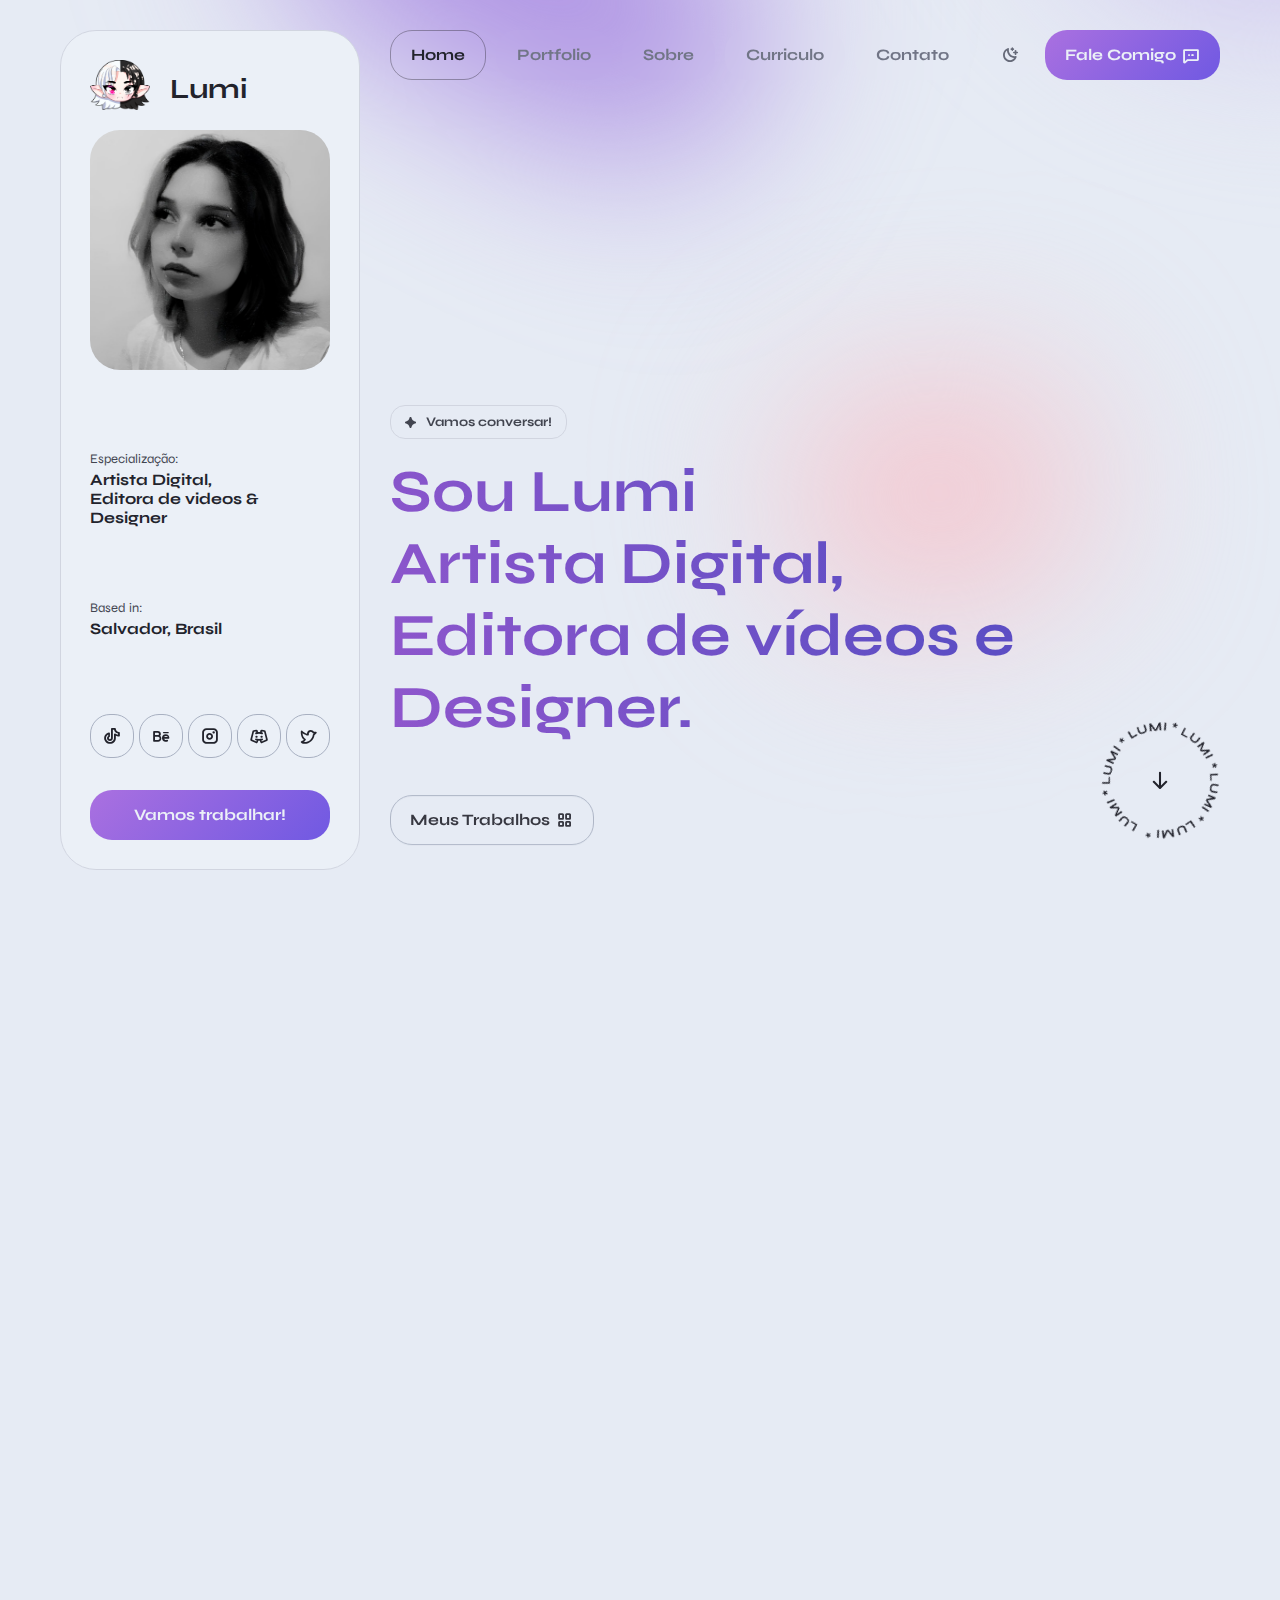
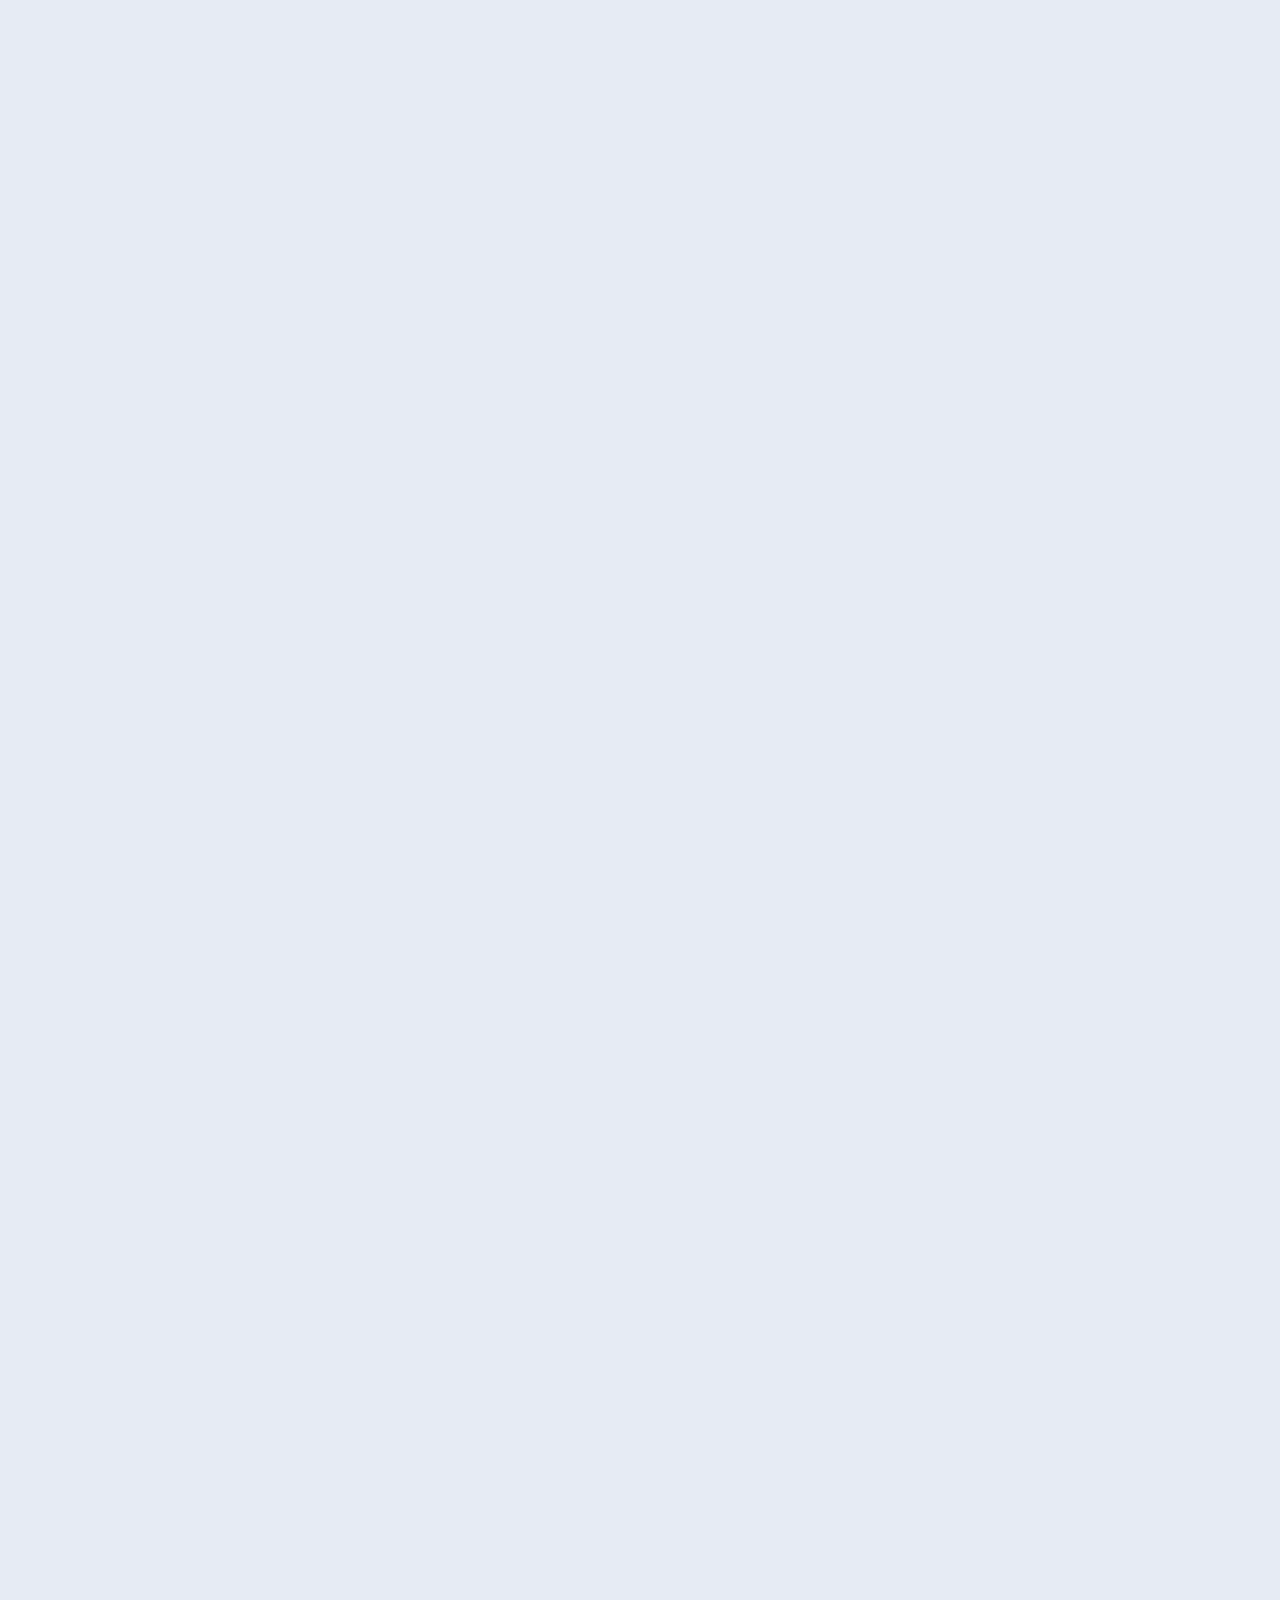
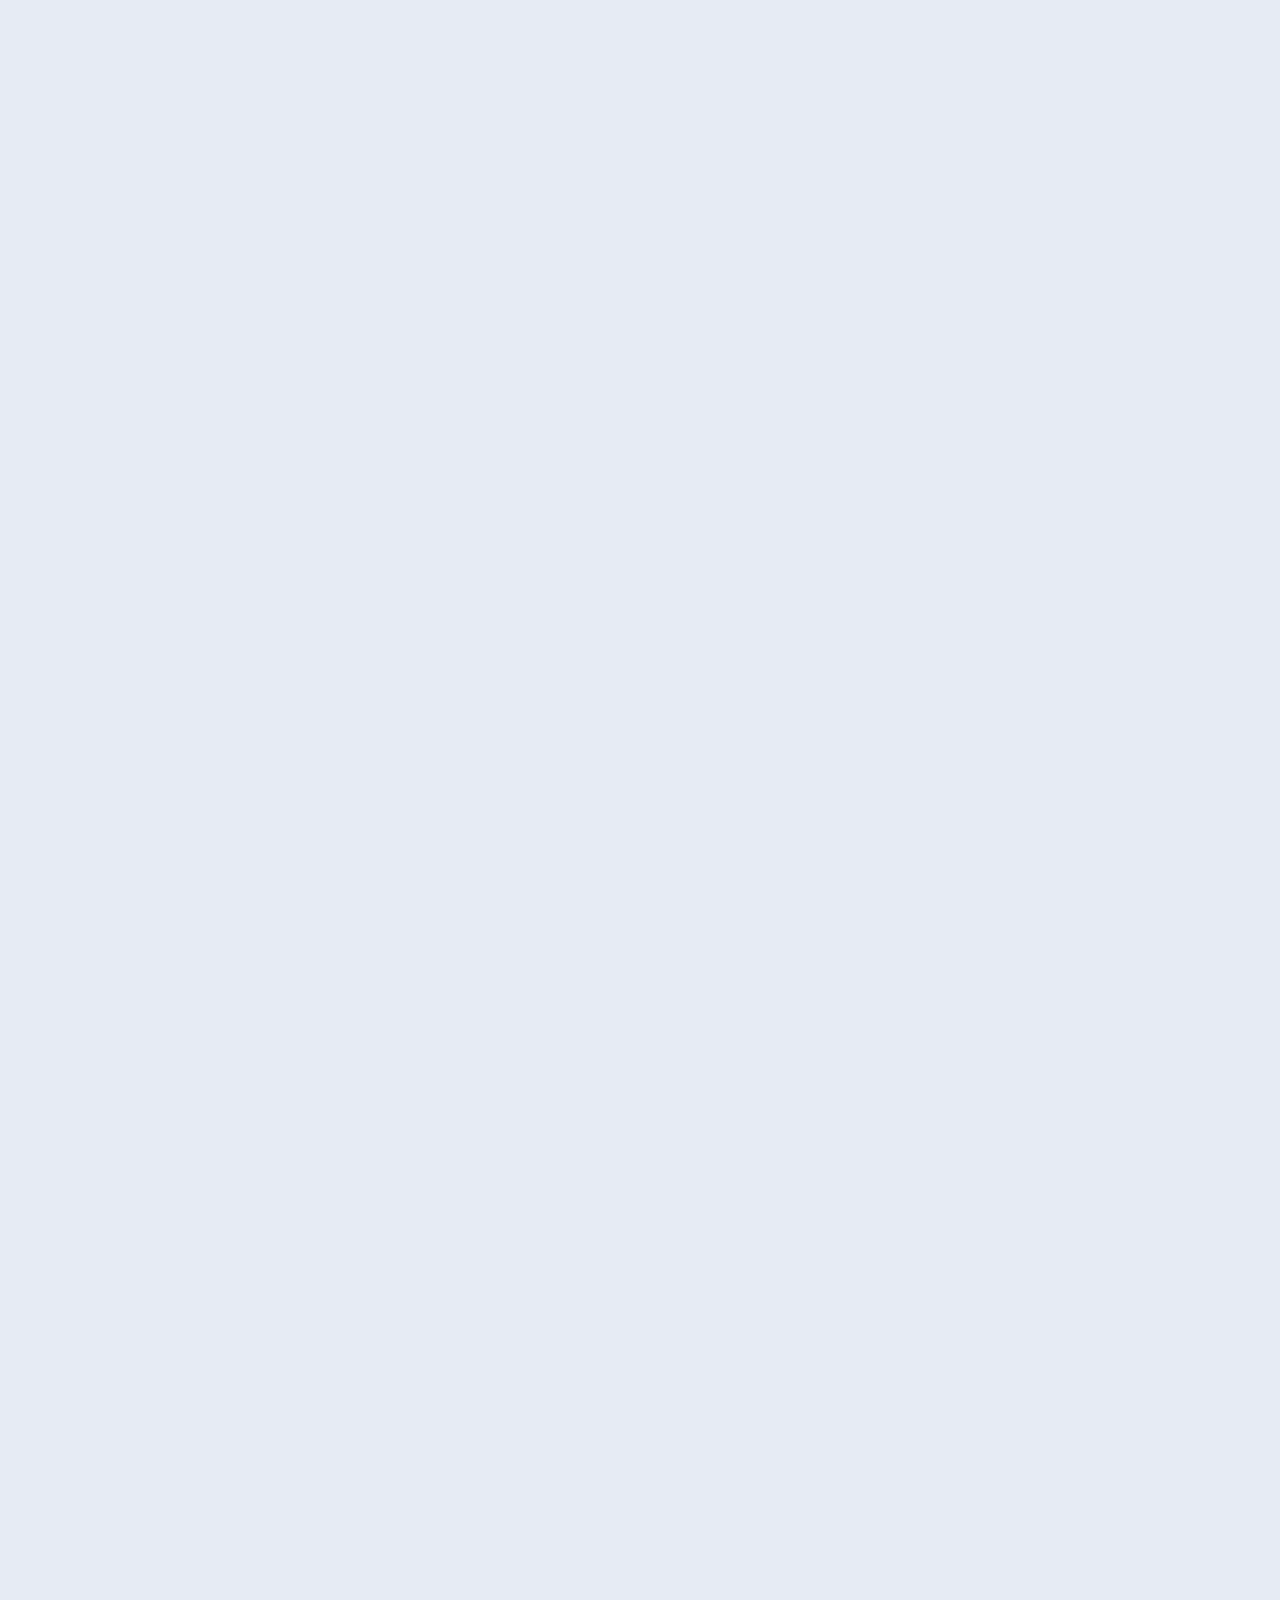
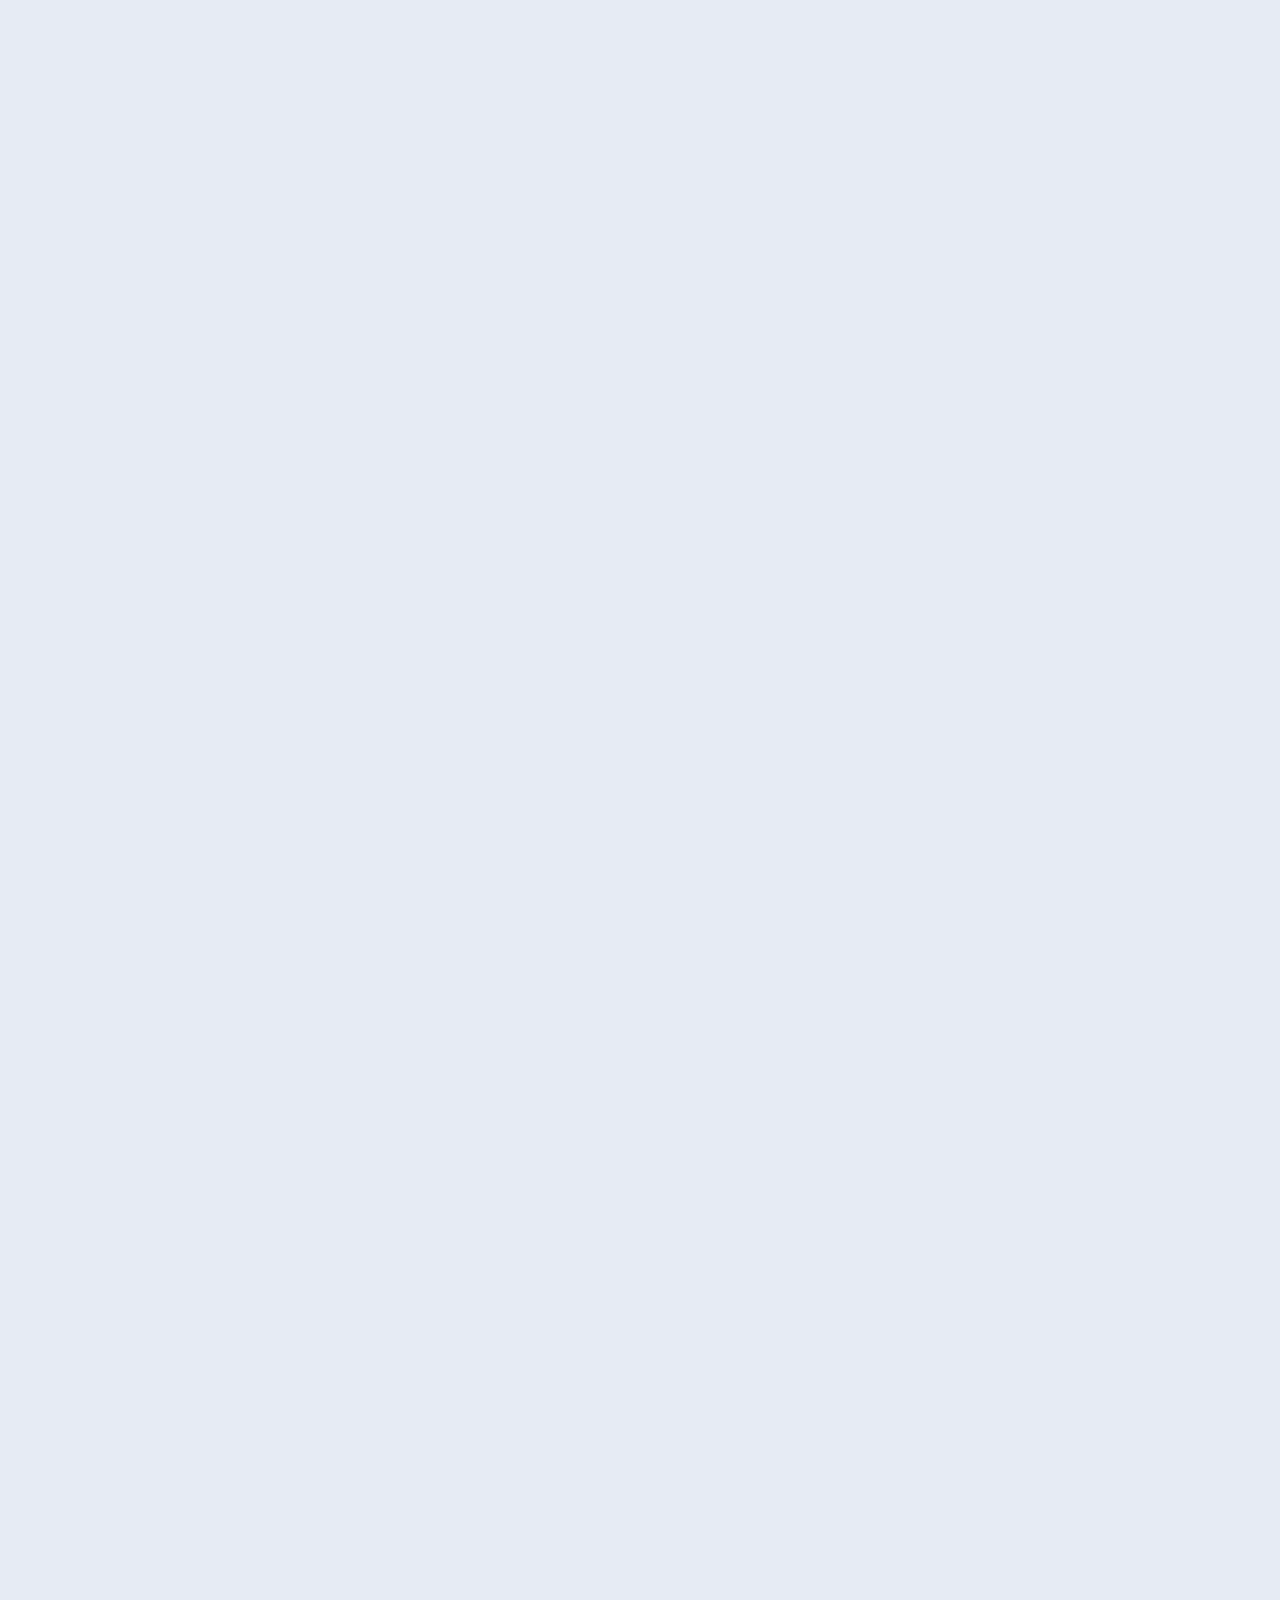
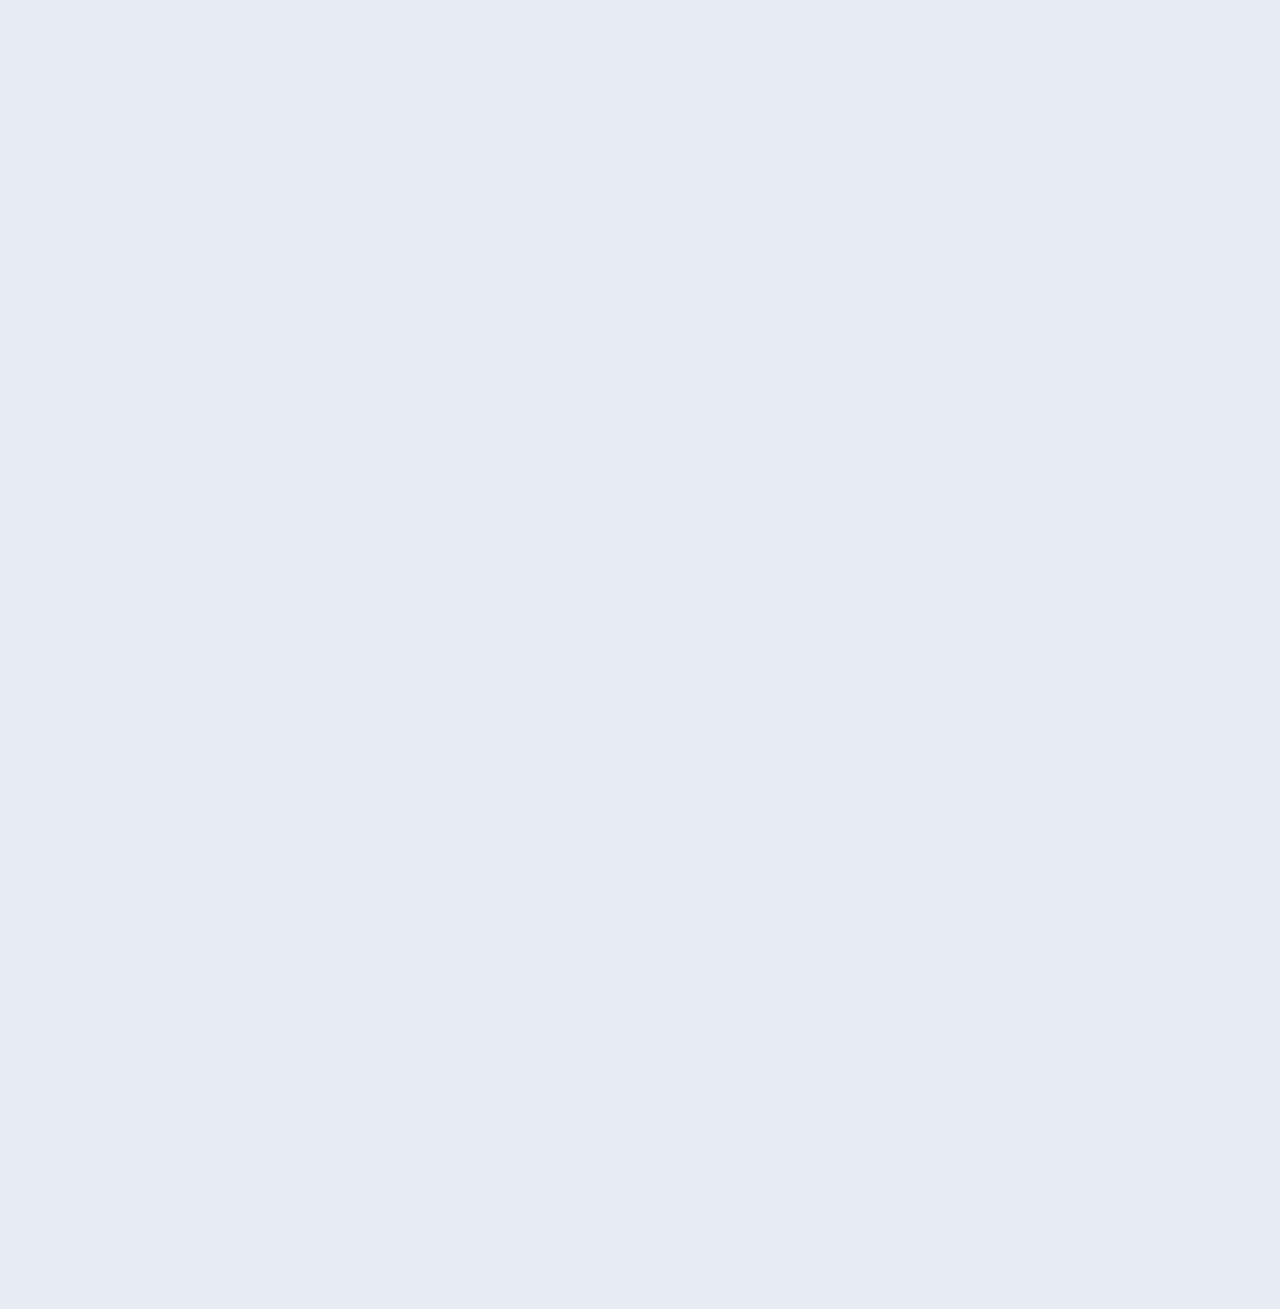
==== commit c9a97f63: "new features" ====
--- a/index.html
+++ b/index.html
@@ -1,1048 +1,1107 @@
 <!DOCTYPE html>
 <html lang="en" dir="ltr">
 
-  
+
 <head>
-    <meta charset="UTF-8">
-
-    <!-- Page Title -->
-    <title>Edição de videos, Design - Lumi Uchiha</title>
-
-    <!-- Meta Tags -->
-    <meta name="description" content="Descubra serviços de edição de vídeos profissionais, criação de thumbnails, logos, overlays para Twitch, e mais. Transforme seus projetos em algo incrível!">
-    <meta name="keywords" content="edição de vídeos, edição de gameplay, criação de thumbnails, overlays para Twitch, criação de logos, vídeos para YouTube, design gráfico, edição profissional de vídeos">
-    <meta name="author" content="lumi uchiha">
-
-    <!-- Viewport Meta-->
-    <meta http-equiv="X-UA-Compatible" content="IE=edge">
-    <meta name="viewport" content="width=device-width, initial-scale=1, maximum-scale=1">
-
-    <!-- Template Favicon & Icons Start -->
-    <link rel="icon" href="img/avatars/Logo.png" type="image/png">
-    <link rel="icon" href="img/avatars/Logo.png" type="image/png">
-    <!-- <link rel="apple-touch-icon" href="img/favicon/apple-touch-icon.png"> -->
-    <link rel="manifest" href="img/favicon/manifest.webmanifest">
-    <!-- Template Favicon & Icons End -->
-
-    <!-- Template Styles Start -->
-    <link rel="stylesheet" href="css/loaders/loader.css">
-    <link rel="stylesheet" type="text/css" href="css/plugins.css">
-    <link rel="stylesheet" type="text/css" href="css/main.css">
-    <!-- Template Styles End -->
-
-    <!-- Custom Browser Color Start -->
-    <meta name="theme-color" media="(prefers-color-scheme: light)" content="#dcdce7">
-    <meta name="theme-color" media="(prefers-color-scheme: dark)" content="#111111">
-    <meta name="msapplication-navbutton-color" content="#111111">
-    <meta name="apple-mobile-web-app-capable" content="yes">
-    <meta name="apple-mobile-web-app-status-bar-style" content="black-translucent">
-    <!-- Custom Browser Color End -->
-  </head>
-
-  <body>
-
-    <!-- Loader Start -->
-    <div id="loader" class="loader">
-      <div id="loaderContent" class="loader__content">
-        <div class="loader__shadow"></div>
-        <div class="loader__box"></div>
+  <meta charset="UTF-8">
+
+  <!-- Page Title -->
+  <title>Edição de videos, Design - Lumi Uchiha</title>
+
+  <!-- Meta Tags -->
+  <meta name="description"
+    content="Descubra serviços de edição de vídeos profissionais, criação de thumbnails, logos, overlays para Twitch, e mais. Transforme seus projetos em algo incrível!">
+  <meta name="keywords"
+    content="edição de vídeos, edição de gameplay, criação de thumbnails, overlays para Twitch, criação de logos, vídeos para YouTube, design gráfico, edição profissional de vídeos">
+  <meta name="author" content="lumi uchiha">
+
+  <!-- Viewport Meta-->
+  <meta http-equiv="X-UA-Compatible" content="IE=edge">
+  <meta name="viewport" content="width=device-width, initial-scale=1, maximum-scale=1">
+
+  <!-- Template Favicon & Icons Start -->
+  <link rel="icon" href="img/avatars/Logo.png" type="image/png">
+  <link rel="icon" href="img/avatars/Logo.png" type="image/png">
+  <!-- <link rel="apple-touch-icon" href="img/favicon/apple-touch-icon.png"> -->
+  <link rel="manifest" href="img/favicon/manifest.webmanifest">
+  <!-- Template Favicon & Icons End -->
+
+  <!-- Template Styles Start -->
+  <link rel="stylesheet" href="css/loaders/loader.css">
+  <link rel="stylesheet" type="text/css" href="css/plugins.css">
+  <link rel="stylesheet" type="text/css" href="css/main.css">
+  <!-- Template Styles End -->
+
+  <!-- Custom Browser Color Start -->
+  <meta name="theme-color" media="(prefers-color-scheme: light)" content="#dcdce7">
+  <meta name="theme-color" media="(prefers-color-scheme: dark)" content="#111111">
+  <meta name="msapplication-navbutton-color" content="#111111">
+  <meta name="apple-mobile-web-app-capable" content="yes">
+  <meta name="apple-mobile-web-app-status-bar-style" content="black-translucent">
+  <!-- Custom Browser Color End -->
+</head>
+
+<body>
+
+  <!-- Loader Start -->
+  <div id="loader" class="loader">
+    <div id="loaderContent" class="loader__content">
+      <div class="loader__shadow"></div>
+      <div class="loader__box"></div>
+    </div>
+  </div>
+  <!-- Loader End -->
+
+  <!-- Header Start -->
+  <header id="header" class="header d-flex justify-content-between">
+
+    <!-- Navigation Menu Start -->
+    <div class="header__navigation">
+      <nav id="menu" class="menu">
+        <ul class="menu__list d-flex justify-content-start">
+          <li class="menu__item">
+            <a class="menu__link btn" href="#home">
+              <span class="menu__caption">Home</span>
+              <i class="ph-bold ph-house-simple"></i>
+            </a>
+          </li>
+          <li class="menu__item">
+            <a class="menu__link btn" href="#portfolio">
+              <span class="menu__caption">Portfolio</span>
+              <i class="ph-bold ph-squares-four"></i>
+            </a>
+          </li>
+          <li class="menu__item">
+            <a class="menu__link btn" href="#about">
+              <span class="menu__caption">Sobre</span>
+              <i class="ph-bold ph-user"></i>
+            </a>
+          </li>
+          <li class="menu__item">
+            <a class="menu__link btn" href="#resume">
+              <span class="menu__caption">Curriculo</span>
+              <i class="ph-bold ph-article"></i>
+            </a>
+          </li>
+          <li class="menu__item">
+            <a class="menu__link btn" href="#contact">
+              <span class="menu__caption">Contato</span>
+              <i class="ph-bold ph-envelope"></i>
+            </a>
+          </li>
+        </ul>
+      </nav>
+    </div>
+    <!-- Navigation Menu End -->
+
+    <!-- Header Controls Start -->
+    <div class="header__controls d-flex justify-content-end">
+      <button id="color-switcher" class="color-switcher header__switcher btn" type="button" role="switch"
+        aria-label="light/dark mode" aria-checked="true"></button>
+      <a id="notify-trigger" class="header__trigger btn" href="https://w.app/lumiuchiha" target="_blank">
+        <span class="trigger__caption">Fale Comigo</span>
+        <i class="ph-bold ph-chat-dots"></i>
+      </a>
+    </div>
+    <!-- Header Controls End -->
+
+  </header>
+  <!-- Header End -->
+
+  <!-- Gradient Background Start -->
+  <div class="gradient-background">
+    <div class="blur"></div>
+    <div class="blur"></div>
+    <div class="blur"></div>
+  </div>
+  <!-- Gradient Background End -->
+
+  <!-- Avatar Side Block Start -->
+  <div id="avatar" class="avatar">
+    <div class="avatar__container d-flex flex-column justify-content-lg-between">
+      <!-- image and logo -->
+      <div class="avatar__block">
+        <div class="avatar__logo d-flex align-items-center">
+          <div class="logo__image">
+            <!-- Your Logo Here!!! -->
+            <img src="img/avatars/Logo.png" alt="Lumi">
+          </div>
+          <div class="logo__caption">
+            <p>Lumi</p>
+          </div>
+        </div>
+        <div class="avatar__image">
+          <img src="img/avatars/1024x1024_a01.png" alt="Lumi">
+        </div>
+      </div>
+      <!-- data caption #1 -->
+      <div class="avatar__block">
+        <h6>
+          <small class="top">Especialização:</small>
+          Artista Digital,<br> Editora de videos & <br> Designer
+        </h6>
+      </div>
+      <!-- data caption #2 -->
+      <div class="avatar__block">
+        <h6>
+          <small class="top">Based in:</small>
+          Salvador, Brasil
+        </h6>
+      </div>
+      <!-- socials and CTA button -->
+      <div class="avatar__block">
+        <div class="avatar__socials">
+          <ul class="socials-square d-flex justify-content-between">
+            <li class="socials-square__item">
+              <a class="socials-square__link btn" href="https://www.tiktok.com/@lumiuchiha/" target="_blank"><i
+                  class="ph-bold ph-tiktok-logo"></i></a>
+            </li>
+            <li class="socials-square__item">
+              <a class="socials-square__link btn" href="https://www.behance.net/lumiuchiha" target="_blank"><i
+                  class="ph-bold ph-behance-logo"></i></a>
+            </li>
+            <li class="socials-square__item">
+              <a class="socials-square__link btn" href="https://www.instagram.com/lumiiuchiha" target="_blank"><i
+                  class="ph-bold ph-instagram-logo"></i></a>
+            </li>
+            <li class="socials-square__item">
+              <a class="socials-square__link btn" href="https://www.discord.com/" target="_blank"><i
+                  class="ph-bold ph-discord-logo"></i></a>
+            </li>
+            <li class="socials-square__item">
+              <a class="socials-square__link btn" href="https://x.com/LumiUchiha" target="_blank"><i
+                  class="ph-bold ph-twitter-logo"></i></a>
+            </li>
+          </ul>
+        </div>
+        <br>
+        <div class="avatar__btnholder">
+          <a class="btn btn-default btn-fullwidth btn-hover btn-hover-accent" href="https://w.app/lumiuchiha"
+            target="_blank">
+            <span class="btn-caption">Vamos trabalhar!</span>
+          </a>
+        </div>
       </div>
     </div>
-    <!-- Loader End -->
-
-    <!-- Header Start -->
-    <header id="header" class="header d-flex justify-content-between">
-
-      <!-- Navigation Menu Start -->
-      <div class="header__navigation">
-        <nav id="menu" class="menu">
-          <ul class="menu__list d-flex justify-content-start">
-            <li class="menu__item">
-              <a class="menu__link btn" href="#home">
-                <span class="menu__caption">Home</span>
-                <i class="ph-bold ph-house-simple"></i>
-              </a>
-            </li>
-            <li class="menu__item">
-              <a class="menu__link btn" href="#portfolio">
-                <span class="menu__caption">Portfolio</span>
-                <i class="ph-bold ph-squares-four"></i>
-              </a>
-            </li>
-            <li class="menu__item">
-              <a class="menu__link btn" href="#about">
-                <span class="menu__caption">Sobre</span>
-                <i class="ph-bold ph-user"></i>
-              </a>
-            </li>
-            <li class="menu__item">
-              <a class="menu__link btn" href="#resume">
-                <span class="menu__caption">Curriculo</span>
-                <i class="ph-bold ph-article"></i>
-              </a>
-            </li>
-            <li class="menu__item">
-              <a class="menu__link btn" href="#contact">
-                <span class="menu__caption">Contato</span>
-                <i class="ph-bold ph-envelope"></i>
-              </a>
-            </li>
-          </ul>
-        </nav>
-      </div>
-      <!-- Navigation Menu End -->
-
-      <!-- Header Controls Start -->
-      <div class="header__controls d-flex justify-content-end">
-        <button id="color-switcher" class="color-switcher header__switcher btn" type="button" role="switch" aria-label="light/dark mode" aria-checked="true"></button>
-        <a id="notify-trigger" class="header__trigger btn" href="https://w.app/lumiuchiha" target="_blank">
-          <span class="trigger__caption">Fale Comigo</span>
-          <i class="ph-bold ph-chat-dots"></i>
-        </a>
-      </div>
-      <!-- Header Controls End -->
-
-    </header>
-    <!-- Header End -->
-
-    <!-- Gradient Background Start -->
-    <div class="gradient-background">
-      <div class="blur"></div>
-      <div class="blur"></div>
-      <div class="blur"></div>
-    </div>
-    <!-- Gradient Background End -->
-
-    <!-- Avatar Side Block Start -->
-    <div id="avatar" class="avatar">
-      <div class="avatar__container d-flex flex-column justify-content-lg-between">
-        <!-- image and logo -->
-        <div class="avatar__block">
-          <div class="avatar__logo d-flex align-items-center">
-            <div class="logo__image">
-              <!-- Your Logo Here!!! -->
-              <img src="img/avatars/Logo.png" alt="Lumi">
-            </div>
-            <div class="logo__caption">
-              <p>Lumi</p>
-            </div>
-          </div>
-          <div class="avatar__image">
-            <img src="img/avatars/1024x1024_a01.png" alt="Lumi">
-          </div>
-        </div>
-        <!-- data caption #1 -->
-        <div class="avatar__block">
-          <h6>
-            <small class="top">Especialização:</small>
-            Artista Digital,<br> Editora de videos & <br> Designer
-          </h6>
-        </div>
-        <!-- data caption #2 -->
-        <div class="avatar__block">
-          <h6>
-            <small class="top">Based in:</small>
-            Salvador, Brasil
-          </h6>
-        </div>
-        <!-- socials and CTA button -->
-        <div class="avatar__block">
-          <div class="avatar__socials">
-            <ul class="socials-square d-flex justify-content-between">
-              <li class="socials-square__item">
-                <a class="socials-square__link btn" href="https://www.tiktok.com/@lumiuchiha/" target="_blank"><i class="ph-bold ph-tiktok-logo"></i></a>
-              </li>
-              <li class="socials-square__item">
-                <a class="socials-square__link btn" href="https://www.behance.net/lumiuchiha" target="_blank"><i class="ph-bold ph-behance-logo"></i></a>
-              </li>
-              <li class="socials-square__item">
-                <a class="socials-square__link btn" href="https://www.instagram.com/lumiiuchiha" target="_blank"><i class="ph-bold ph-instagram-logo"></i></a>
-              </li>
-              <li class="socials-square__item">
-                <a class="socials-square__link btn" href="https://www.discord.com/" target="_blank"><i class="ph-bold ph-discord-logo"></i></a>
-              </li>
-              <li class="socials-square__item">
-                <a class="socials-square__link btn" href="https://x.com/LumiUchiha" target="_blank"><i class="ph-bold ph-twitter-logo"></i></a>
-              </li>
-            </ul>
-          </div>
-          <br>
-          <div class="avatar__btnholder">
-            <a class="btn btn-default btn-fullwidth btn-hover btn-hover-accent" href="https://w.app/lumiuchiha" target="_blank">
-              <span class="btn-caption">Vamos trabalhar!</span>
+  </div>
+  <!-- Avatar Side Block End -->
+
+  <!-- Page Content Start -->
+  <div id="content" class="content">
+    <div class="content__wrapper">
+
+      <!-- Intro Section Start -->
+      <section id="home" class="main intro">
+
+        <!-- Headline Start -->
+        <div id="headline" class="headline d-flex align-items-start flex-column" data-speed="1">
+          <p class="headline__subtitle animate-headline">
+            <svg xmlns="http://www.w3.org/2000/svg" x="0px" y="0px" width="13px" height="13px" viewBox="0 0 13 13"
+              fill="currentColor">
+              <path fill="currentColor" d="M5.6,12.6c-0.5-0.8-0.7-2.4-1.7-3.5c-1-1-2.7-1.2-3.5-1.7C-0.1,7-0.1,6,0.4,5.6c0.8-0.5,2.3-0.6,3.5-1.8
+                  C5,2.8,5.1,1.2,5.6,0.4C6-0.1,7-0.1,7.4,0.4c0.5,0.8,0.7,2.4,1.8,3.5c1.2,1.2,2.6,1.2,3.5,1.7c0.6,0.4,0.6,1.4,0,1.7
+                  C11.8,7.9,10.2,8,9.1,9.1c-1,1-1.2,2.7-1.7,3.5C7,13.1,6,13.1,5.6,12.6z" />
+            </svg>
+            <span>Vamos conversar!</span>
+          </p>
+          <h1 class="headline__title animate-headline">Sou Lumi<br>Artista Digital, Editora de vídeos e Designer.</h1>
+          <div class="headline__btnholder d-flex flex-column flex-sm-row">
+            <a class="btn mobile-vertical btn-default btn-hover btn-hover-accent-mobile animate-headline"
+              href="portifolio.html">
+              <span class="btn-caption" id="works">Meus Trabalhos</span>
+              <i class="ph-bold ph-squares-four"></i>
             </a>
           </div>
         </div>
-      </div>
-    </div>
-    <!-- Avatar Side Block End -->
-
-    <!-- Page Content Start -->
-    <div id="content" class="content">
-      <div class="content__wrapper">
-
-        <!-- Intro Section Start -->
-        <section id="home" class="main intro">
-
-          <!-- Headline Start -->
-          <div id="headline" class="headline d-flex align-items-start flex-column" data-speed="1">
-            <p class="headline__subtitle animate-headline">
-              <svg xmlns="http://www.w3.org/2000/svg" x="0px" y="0px" width="13px" height="13px" viewBox="0 0 13 13" fill="currentColor">
-                <path fill="currentColor" d="M5.6,12.6c-0.5-0.8-0.7-2.4-1.7-3.5c-1-1-2.7-1.2-3.5-1.7C-0.1,7-0.1,6,0.4,5.6c0.8-0.5,2.3-0.6,3.5-1.8
+        <!-- Headline End -->
+
+        <!-- Scroll Button Start -->
+        <div class="rotating-btn">
+          <a href="#portfolio" class="rotating-btn__link slide-down">
+            <!-- SVG rotating text -->
+            <svg version="1.1" xmlns="http://www.w3.org/2000/svg" xmlns:xlink="http://www.w3.org/1999/xlink" x="0px"
+              y="0px" viewBox="0 0 120 120" style="enable-background:new 0 0 120 120;" xml:space="preserve"
+              class="animate-rotation" data-value="360">
+              <defs>
+                <path id="textPath"
+                  d="M110,59.5c0,27.6-22.4,50-50,50s-50-22.4-50-50s22.4-50,50-50S110,31.9,110,59.5z" />
+              </defs>
+              <g>
+                <use xlink:href="#textPath" fill="none"></use>
+                <text>
+                  <!-- button text here!!! -->
+                  <textPath xlink:href="#textPath">Lumi * Lumi * Lumi * Lumi * Lumi * Lumi *</textPath>
+                </text>
+              </g>
+            </svg>
+            <!-- arrow icon -->
+            <i class="ph-bold ph-arrow-down"></i>
+          </a>
+        </div>
+        <!-- Scroll Button End -->
+
+      </section>
+      <!-- Intro Section End -->
+
+      <!-- Portfolio Section Start -->
+      <section id="portfolio" class="inner inner-first portfolio">
+
+        <!-- Content Block - H2 Section Title Start -->
+        <div class="content__block section-grid-title">
+          <p class="h2__subtitle animate-in-up">
+            <svg xmlns="http://www.w3.org/2000/svg" x="0px" y="0px" width="13px" height="13px" viewBox="0 0 13 13"
+              fill="currentColor">
+              <path fill="currentColor" d="M5.6,12.6c-0.5-0.8-0.7-2.4-1.7-3.5c-1-1-2.7-1.2-3.5-1.7C-0.1,7-0.1,6,0.4,5.6c0.8-0.5,2.3-0.6,3.5-1.8
                   C5,2.8,5.1,1.2,5.6,0.4C6-0.1,7-0.1,7.4,0.4c0.5,0.8,0.7,2.4,1.8,3.5c1.2,1.2,2.6,1.2,3.5,1.7c0.6,0.4,0.6,1.4,0,1.7
-                  C11.8,7.9,10.2,8,9.1,9.1c-1,1-1.2,2.7-1.7,3.5C7,13.1,6,13.1,5.6,12.6z"/>
-              </svg>
-              <span>Vamos conversar!</span>
-            </p>
-            <h1 class="headline__title animate-headline">Sou Lumi<br>Artista Digital, Editora de vídeos e Designer.</h1>
-            <div class="headline__btnholder d-flex flex-column flex-sm-row">
-              <a class="btn mobile-vertical btn-default btn-hover btn-hover-accent-mobile animate-headline" href="#portfolio">
-                <span class="btn-caption">Meus Trabalhos</span>
-                <i class="ph-bold ph-squares-four"></i>
-              </a>
-            </div>
-          </div>
-          <!-- Headline End -->
-
-          <!-- Scroll Button Start -->
-          <div class="rotating-btn">
-            <a href="#portfolio" class="rotating-btn__link slide-down">
-              <!-- SVG rotating text -->
-              <svg version="1.1" xmlns="http://www.w3.org/2000/svg" xmlns:xlink="http://www.w3.org/1999/xlink" x="0px" y="0px"
-                viewBox="0 0 120 120" style="enable-background:new 0 0 120 120;" xml:space="preserve" 
-                class="animate-rotation" data-value="360">
-                <defs>
-                  <path id="textPath" d="M110,59.5c0,27.6-22.4,50-50,50s-50-22.4-50-50s22.4-50,50-50S110,31.9,110,59.5z"/>
-                </defs>
-                <g>
-                  <use xlink:href="#textPath" fill="none"></use>
-                  <text>
-                    <!-- button text here!!! -->
-                    <textPath xlink:href="#textPath">Lumi * Lumi * Lumi * Lumi * Lumi * Lumi *</textPath>
-                  </text>
-                </g>
-              </svg>
-              <!-- arrow icon -->
-              <i class="ph-bold ph-arrow-down"></i>
-            </a>
-          </div>
-          <!-- Scroll Button End -->
-
-        </section>
-        <!-- Intro Section End -->
-
-        <!-- Portfolio Section Start -->
-        <section id="portfolio" class="inner inner-first portfolio">
-
-          <!-- Content Block - H2 Section Title Start -->
-          <div class="content__block section-grid-title">
-            <p class="h2__subtitle animate-in-up">
-              <svg xmlns="http://www.w3.org/2000/svg" x="0px" y="0px" width="13px" height="13px" viewBox="0 0 13 13" fill="currentColor">
-                <path fill="currentColor" d="M5.6,12.6c-0.5-0.8-0.7-2.4-1.7-3.5c-1-1-2.7-1.2-3.5-1.7C-0.1,7-0.1,6,0.4,5.6c0.8-0.5,2.3-0.6,3.5-1.8
+                  C11.8,7.9,10.2,8,9.1,9.1c-1,1-1.2,2.7-1.7,3.5C7,13.1,6,13.1,5.6,12.6z" />
+            </svg>
+            <span>Portfolio</span>
+          </p>
+          <h2 class="h2__title animate-in-up">Meus projetos recentes</h2>
+        </div>
+        <!-- Content Block - H2 Section Title End -->
+
+        <!-- Content Block - Works Gallery Start -->
+        <div class="content__block grid-block">
+          <div class="container-fluid px-0 inner__gallery">
+            <div class="row gx-0 my-gallery" itemscope itemtype="http://schema.org/ImageGallery">
+
+              <!-- Works Gallery Single Item Start -->
+              <figure class="col-12 col-md-6 gallery__item grid-item animate-card-2" itemprop="associatedMedia"
+                itemscope itemtype="http://schema.org/ImageObject">
+                <a href="img/works/1400x1400_w04.webp" data-image="img/works/800_w04-thumb.webp" class="gallery__link"
+                  itemprop="contentUrl" data-size="1400x1400">
+                  <img src="img/works/800_w04-thumb.webp" class="gallery__image" itemprop="thumbnail"
+                    alt="Image description">
+                </a>
+                <figcaption class="gallery__descr" itemprop="caption description">
+                  <h5>Emotes</h5>
+                  <div class="card__tags d-flex flex-wrap">
+                    <span class="rounded-tag opposite">Twitch Emote</span>
+                    <span class="rounded-tag opposite">Render</span>
+                  </div>
+                  <p class="small">Um toque de personalidade para seu chat na Twitch!
+                  </p>
+                </figcaption>
+              </figure>
+              <!-- Works Gallery Single Item End -->
+
+              <!-- Works Gallery Single Item Start -->
+              <figure class="col-12 col-md-6 gallery__item grid-item animate-card-2" itemprop="associatedMedia"
+                itemscope itemtype="http://schema.org/ImageObject">
+                <a href="img/works/1400x1400_w04.webp" data-image="img/works/800_w04-thumb.webp" class="gallery__link"
+                  itemprop="contentUrl" data-size="1400x1400">
+                  <img src="img/works/800_w04-thumb.webp" class="gallery__image" itemprop="thumbnail"
+                    alt="Image description">
+                </a>
+                <figcaption class="gallery__descr opposite" itemprop="caption description">
+                  <h5 class="opposite">Thumbnails</h5>
+                  <div class="card__tags d-flex flex-wrap">
+                    <span class="rounded-tag">Youtube Thumbnail</span>
+                    <span class="rounded-tag">Design</span>
+                  </div>
+                  <p class="small">Mauris porttitor lobortis ligula, quis molestie lorem scelerisque eu. Morbi aliquam
+                    enim odio,
+                    a mollis ipsum tristique eu.
+                  </p>
+                </figcaption>
+              </figure>
+              <!-- Works Gallery Single Item End -->
+
+              <!-- Works Gallery Single Item Start -->
+              <figure class="col-12 col-md-6 gallery__item grid-item animate-card-2" itemprop="associatedMedia"
+                itemscope itemtype="http://schema.org/ImageObject">
+                <a href="img/works/1400x1400_w04.webp" data-image="img/works/800_w04-thumb.webp" class="gallery__link"
+                  itemprop="contentUrl" data-size="1400x1400">
+                  <img src="img/works/800_w04-thumb.webp" class="gallery__image" itemprop="thumbnail"
+                    alt="Image description">
+                </a>
+                <figcaption class="gallery__descr opposite" itemprop="caption description">
+                  <h5 class="opposite">Notification Icon</h5>
+                  <div class="card__tags d-flex flex-wrap">
+                    <span class="rounded-tag">Illustrations</span>
+                    <span class="rounded-tag">3D Render</span>
+                  </div>
+                  <p class="small">Mauris porttitor lobortis ligula, quis molestie lorem scelerisque eu. Morbi aliquam
+                    enim odio,
+                    a mollis ipsum tristique eu.
+                  </p>
+                </figcaption>
+              </figure>
+              <!-- Works Gallery Single Item End -->
+
+              <!-- Works Gallery Single Item Start -->
+              <figure class="col-12 col-md-6 gallery__item grid-item animate-card-2" itemprop="associatedMedia"
+                itemscope itemtype="http://schema.org/ImageObject">
+                <a href="img/works/1400x1400_w04.webp" data-image="img/works/800_w04-thumb.webp" class="gallery__link"
+                  itemprop="contentUrl" data-size="1400x1400">
+                  <img src="img/works/800_w04-thumb.webp" class="gallery__image" itemprop="thumbnail"
+                    alt="Image description">
+                </a>
+                <figcaption class="gallery__descr " itemprop="caption description">
+                  <h5>Smart Penguin</h5>
+                  <div class="card__tags d-flex flex-wrap">
+                    <span class="rounded-tag opposite">Illustrations</span>
+                    <span class="rounded-tag opposite">AI Experiment</span>
+                  </div>
+                  <p class="small">Mauris porttitor lobortis ligula, quis molestie lorem scelerisque eu. Morbi aliquam
+                    enim odio,
+                    a mollis ipsum tristique eu.
+                  </p>
+                </figcaption>
+              </figure>
+              <!-- Works Gallery Single Item End -->
+
+            </div>
+          </div>
+        </div>
+        <!-- Content Block - Works Gallery End -->
+
+      </section>
+      <!-- Portfolio Section End -->
+
+      <!-- About Section Start -->
+      <section id="about" class="inner about">
+
+        <!-- Content Block - H2 Section Title Start -->
+        <div class="content__block section-grid-title">
+          <p class="h2__subtitle animate-in-up">
+            <svg xmlns="http://www.w3.org/2000/svg" x="0px" y="0px" width="13px" height="13px" viewBox="0 0 13 13"
+              fill="currentColor">
+              <path fill="currentColor" d="M5.6,12.6c-0.5-0.8-0.7-2.4-1.7-3.5c-1-1-2.7-1.2-3.5-1.7C-0.1,7-0.1,6,0.4,5.6c0.8-0.5,2.3-0.6,3.5-1.8
                   C5,2.8,5.1,1.2,5.6,0.4C6-0.1,7-0.1,7.4,0.4c0.5,0.8,0.7,2.4,1.8,3.5c1.2,1.2,2.6,1.2,3.5,1.7c0.6,0.4,0.6,1.4,0,1.7
-                  C11.8,7.9,10.2,8,9.1,9.1c-1,1-1.2,2.7-1.7,3.5C7,13.1,6,13.1,5.6,12.6z"/>
-              </svg>
-              <span>Portfolio</span>
-            </p>
-            <h2 class="h2__title animate-in-up">Meus projetos recentes</h2>
-          </div>
-          <!-- Content Block - H2 Section Title End -->
-
-          <!-- Content Block - Works Gallery Start -->
-          <div class="content__block grid-block">
-            <div class="container-fluid px-0 inner__gallery">
-              <div class="row gx-0 my-gallery" itemscope itemtype="http://schema.org/ImageGallery">
-    
-                <!-- Works Gallery Single Item Start -->
-                <figure class="col-12 col-md-6 gallery__item grid-item animate-card-2" itemprop="associatedMedia" itemscope itemtype="http://schema.org/ImageObject">
-                  <a href="img/works/1400x1400_w04.webp" data-image="img/works/800_w04-thumb.webp" class="gallery__link" itemprop="contentUrl" data-size="1400x1400">
-                    <img src="img/works/800_w04-thumb.webp" class="gallery__image" itemprop="thumbnail" alt="Image description">
-                  </a>
-                  <figcaption class="gallery__descr" itemprop="caption description">
-                    <h5>Emotes</h5>
-                    <div class="card__tags d-flex flex-wrap">
-                      <span class="rounded-tag opposite">Twitch Emote</span>
-                      <span class="rounded-tag opposite">Render</span>
-                    </div>
-                    <p class="small">Um toque de personalidade para seu chat na Twitch!
-                    </p>
-                  </figcaption>
-                </figure>
-                <!-- Works Gallery Single Item End -->
-    
-                <!-- Works Gallery Single Item Start -->
-                <figure class="col-12 col-md-6 gallery__item grid-item animate-card-2" itemprop="associatedMedia" itemscope itemtype="http://schema.org/ImageObject">
-                  <a href="img/works/1400x1400_w04.webp" data-image="img/works/800_w04-thumb.webp" class="gallery__link" itemprop="contentUrl" data-size="1400x1400">
-                    <img src="img/works/800_w04-thumb.webp" class="gallery__image" itemprop="thumbnail" alt="Image description">
-                  </a>
-                  <figcaption class="gallery__descr opposite" itemprop="caption description">
-                    <h5 class="opposite">Thumbnails</h5>
-                    <div class="card__tags d-flex flex-wrap">
-                      <span class="rounded-tag">Youtube Thumbnail</span>
-                      <span class="rounded-tag">Design</span>
-                    </div>
-                    <p class="small">Mauris porttitor lobortis ligula, quis molestie lorem scelerisque eu. Morbi aliquam enim odio,
-                      a mollis ipsum tristique eu.
-                    </p>
-                  </figcaption>
-                </figure>
-                <!-- Works Gallery Single Item End -->
-    
-                <!-- Works Gallery Single Item Start -->
-                <figure class="col-12 col-md-6 gallery__item grid-item animate-card-2" itemprop="associatedMedia" itemscope itemtype="http://schema.org/ImageObject">
-                  <a href="img/works/1400x1400_w04.webp" data-image="img/works/800_w04-thumb.webp" class="gallery__link" itemprop="contentUrl" data-size="1400x1400">
-                    <img src="img/works/800_w04-thumb.webp" class="gallery__image" itemprop="thumbnail" alt="Image description">
-                  </a>
-                  <figcaption class="gallery__descr opposite" itemprop="caption description">
-                    <h5 class="opposite">Notification Icon</h5>
-                    <div class="card__tags d-flex flex-wrap">
-                      <span class="rounded-tag">Illustrations</span>
-                      <span class="rounded-tag">3D Render</span>
-                    </div>
-                    <p class="small">Mauris porttitor lobortis ligula, quis molestie lorem scelerisque eu. Morbi aliquam enim odio,
-                      a mollis ipsum tristique eu.
-                    </p>
-                  </figcaption>
-                </figure>
-                <!-- Works Gallery Single Item End -->
-    
-                <!-- Works Gallery Single Item Start -->
-                <figure class="col-12 col-md-6 gallery__item grid-item animate-card-2" itemprop="associatedMedia" itemscope itemtype="http://schema.org/ImageObject">
-                  <a href="img/works/1400x1400_w04.webp" data-image="img/works/800_w04-thumb.webp" class="gallery__link" itemprop="contentUrl" data-size="1400x1400">
-                    <img src="img/works/800_w04-thumb.webp" class="gallery__image" itemprop="thumbnail" alt="Image description">
-                  </a>
-                  <figcaption class="gallery__descr " itemprop="caption description">
-                    <h5>Smart Penguin</h5>
-                    <div class="card__tags d-flex flex-wrap">
-                      <span class="rounded-tag opposite">Illustrations</span>
-                      <span class="rounded-tag opposite">AI Experiment</span>
-                    </div>
-                    <p class="small">Mauris porttitor lobortis ligula, quis molestie lorem scelerisque eu. Morbi aliquam enim odio,
-                      a mollis ipsum tristique eu.
-                    </p>
-                  </figcaption>
-                </figure>
-                <!-- Works Gallery Single Item End -->
-    
-              </div>
-            </div>
-          </div>
-          <!-- Content Block - Works Gallery End -->
-
-        </section>
-        <!-- Portfolio Section End -->
-
-        <!-- About Section Start -->
-        <section id="about" class="inner about">
-
-          <!-- Content Block - H2 Section Title Start -->
-          <div class="content__block section-grid-title">
-            <p class="h2__subtitle animate-in-up">
-              <svg xmlns="http://www.w3.org/2000/svg" x="0px" y="0px" width="13px" height="13px" viewBox="0 0 13 13" fill="currentColor">
-                <path fill="currentColor" d="M5.6,12.6c-0.5-0.8-0.7-2.4-1.7-3.5c-1-1-2.7-1.2-3.5-1.7C-0.1,7-0.1,6,0.4,5.6c0.8-0.5,2.3-0.6,3.5-1.8
+                  C11.8,7.9,10.2,8,9.1,9.1c-1,1-1.2,2.7-1.7,3.5C7,13.1,6,13.1,5.6,12.6z" />
+            </svg>
+            <span>Sobre Mim</span>
+          </p>
+          <h2 class="h2__title animate-in-up">Dando vida à sua visão</h2>
+        </div>
+        <!-- Content Block - H2 Section Title End -->
+
+        <!-- Content Block - Achievements Start -->
+        <div class="content__block grid-block">
+          <div class="achievements d-flex flex-column flex-md-row align-items-md-stretch">
+            <!-- achievements single item -->
+            <div class="achievements__item d-flex flex-column grid-item animate-card-3">
+              <div class="achievements__card">
+                <p class="achievements__number">50+</p>
+                <p class="achievements__descr">Clientes satisfeitos</p>
+              </div>
+            </div>
+            <!-- achievements single item -->
+            <div class="achievements__item d-flex flex-column grid-item animate-card-3">
+              <div class="achievements__card">
+                <p class="achievements__number">3+</p>
+                <p class="achievements__descr">Anos de experiência</p>
+              </div>
+            </div>
+            <!-- achievements single item -->
+            <div class="achievements__item d-flex flex-column grid-item animate-card-3">
+              <div class="achievements__card">
+                <p class="achievements__number">100+</p>
+                <p class="achievements__descr">Projetos Concluidos</p>
+              </div>
+            </div>
+          </div>
+        </div>
+        <!-- Content Block - Achievements End -->
+
+        <!-- Content Block - About Me Data Start -->
+        <div class="content__block grid-block block-large">
+          <div class="container-fluid p-0">
+            <div class="row g-0 justify-content-between">
+
+              <!-- About Me Description Start -->
+              <div class="col-12 col-xl-8 grid-item about-descr">
+                <p class="about-descr__text animate-in-up">
+                  "Será que fui mudada durante a noite? Deixe-me pensar. Eu era a mesma quando acordei esta manhã?
+                  Quase acho que me lembro de ter sentido algo um pouco diferente. Mas se não sou a mesma,
+                  <a href="#0" class="text-link">a próxima pergunta </a>
+                  é 'Quem no mundo sou eu?' Ah, essa é a grande charada!
+                </p>
+                <p class="about-descr__text animate-in-up">
+                  Seja o que você parece ser – ou, se preferir colocar de maneira mais simples – nunca imagine ser algo
+                  diferente do que os outros podem perceber de você,
+                  que o que você foi ou
+                  <a href="#0" class="text-link">poderia ter sido</a>
+                  não seja de outra forma do que teria parecido para eles ser de outra forma."
+                  <br><br>-Lewis Caroll
+                </p>
+
+              </div>
+              <!-- About Me Description End -->
+
+              <!-- About Me Information Start -->
+              <div class="col-12 col-xl-4 grid-item about-info">
+                <div class="about-info__item animate-in-up">
+                  <h6>
+                    <small class="top">Nome</small>
+                    Lumi
+                  </h6>
+                </div>
+                <div class="about-info__item animate-in-up">
+                  <h6>
+                    <small class="top">Telefone</small>
+                    <a class="text-link-bold" href="tel:+5571992293406">+55 71 992293406</a>
+                  </h6>
+                </div>
+                <div class="about-info__item animate-in-up">
+                  <h6>
+                    <small class="top">Email</small>
+                    <a class="text-link-bold"
+                      href="mailto:lumiuchihacontato@gmail.com?subject=Ola%20Lumii">lumiuchihacontato@gmail.com</a>
+                  </h6>
+                </div>
+                <div class="about-info__item animate-in-up">
+                  <h6>
+                    <small class="top">Localização</small>
+                    <a class="text-link-bold"
+                      href="https://www.google.com/maps/place/Salvador+-+BA/@-12.8754442,-38.5017983,11z/"
+                      target="_blank">Salvador, Brasil</a>
+                  </h6>
+                </div>
+              </div>
+              <!-- About Me Information End -->
+
+            </div>
+          </div>
+        </div>
+        <!-- Content Block - About Me Data End -->
+
+        <!-- Content Block - Services Start -->
+        <!-- Content Block - Services End -->
+
+      </section>
+      <!-- About Section End -->
+
+      <!-- Resume Section Start -->
+      <section id="resume" class="inner resume">
+
+        <!-- Content Block - H2 Section Title Start -->
+        <div class="content__block block-large">
+          <p class="h2__subtitle animate-in-up">
+            <svg xmlns="http://www.w3.org/2000/svg" x="0px" y="0px" width="13px" height="13px" viewBox="0 0 13 13"
+              fill="currentColor">
+              <path fill="currentColor" d="M5.6,12.6c-0.5-0.8-0.7-2.4-1.7-3.5c-1-1-2.7-1.2-3.5-1.7C-0.1,7-0.1,6,0.4,5.6c0.8-0.5,2.3-0.6,3.5-1.8
                   C5,2.8,5.1,1.2,5.6,0.4C6-0.1,7-0.1,7.4,0.4c0.5,0.8,0.7,2.4,1.8,3.5c1.2,1.2,2.6,1.2,3.5,1.7c0.6,0.4,0.6,1.4,0,1.7
-                  C11.8,7.9,10.2,8,9.1,9.1c-1,1-1.2,2.7-1.7,3.5C7,13.1,6,13.1,5.6,12.6z"/>
-              </svg>
-              <span>Sobre Mim</span>
-            </p>
-            <h2 class="h2__title animate-in-up">Dando vida à sua visão</h2>
-          </div>
-          <!-- Content Block - H2 Section Title End -->
-
-          <!-- Content Block - Achievements Start -->
-          <div class="content__block grid-block">
-            <div class="achievements d-flex flex-column flex-md-row align-items-md-stretch">
-              <!-- achievements single item -->
-              <div class="achievements__item d-flex flex-column grid-item animate-card-3">
-                <div class="achievements__card">
-                  <p class="achievements__number">50+</p>
-                  <p class="achievements__descr">Clientes satisfeitos</p>
-                </div>
-              </div>
-              <!-- achievements single item -->
-              <div class="achievements__item d-flex flex-column grid-item animate-card-3">
-                <div class="achievements__card">
-                  <p class="achievements__number">3+</p>
-                  <p class="achievements__descr">Anos de experiência</p>
-                </div>
-              </div>
-              <!-- achievements single item -->
-              <div class="achievements__item d-flex flex-column grid-item animate-card-3">
-                <div class="achievements__card">
-                  <p class="achievements__number">100+</p>
-                  <p class="achievements__descr">Projetos Concluidos</p>
-                </div>
-              </div>
-            </div>
-          </div>
-          <!-- Content Block - Achievements End -->
-
-          <!-- Content Block - About Me Data Start -->
-          <div class="content__block grid-block block-large">
-            <div class="container-fluid p-0">
-              <div class="row g-0 justify-content-between">
-                
-                <!-- About Me Description Start -->
-                <div class="col-12 col-xl-8 grid-item about-descr">
-                  <p class="about-descr__text animate-in-up">
-                    "Será que fui mudada durante a noite? Deixe-me pensar. Eu era a mesma quando acordei esta manhã?
-                     Quase acho que me lembro de ter sentido algo um pouco diferente. Mas se não sou a mesma, 
-                    <a href="#0" class="text-link">a próxima pergunta </a> 
-                    é 'Quem no mundo sou eu?' Ah, essa é a grande charada!
-                  </p>
-                  <p class="about-descr__text animate-in-up">
-                    Seja o que você parece ser – ou, se preferir colocar de maneira mais simples – nunca imagine ser algo diferente do que os outros podem perceber de você, 
-                    que o que você foi ou  
-                    <a href="#0" class="text-link">poderia ter sido</a> 
-                    não seja de outra forma do que teria parecido para eles ser de outra forma."
-                    <br><br>-Lewis Caroll
-                  </p>
-
-                </div>
-                <!-- About Me Description End -->
-      
-                <!-- About Me Information Start -->
-                <div class="col-12 col-xl-4 grid-item about-info">
-                  <div class="about-info__item animate-in-up">
-                    <h6>
-                      <small class="top">Nome</small>
-                      Lumi
-                    </h6>
-                  </div>
-                  <div class="about-info__item animate-in-up">
-                    <h6>
-                      <small class="top">Telefone</small>
-                      <a class="text-link-bold" href="tel:+5571992293406">+55 71 992293406</a>
-                    </h6>
-                  </div>
-                  <div class="about-info__item animate-in-up">
-                    <h6>
-                      <small class="top">Email</small>
-                      <a class="text-link-bold" href="mailto:lumiuchihacontato@gmail.com?subject=Ola%20Lumii">lumiuchihacontato@gmail.com</a>
-                    </h6>
-                  </div>
-                  <div class="about-info__item animate-in-up">
-                    <h6>
-                      <small class="top">Localização</small>
-                      <a class="text-link-bold" href="https://www.google.com/maps/place/Salvador+-+BA/@-12.8754442,-38.5017983,11z/" target="_blank">Salvador, Brasil</a>
-                    </h6>
-                  </div>
-                </div>
-                <!-- About Me Information End -->
-      
-              </div>
-            </div>
-          </div>
-          <!-- Content Block - About Me Data End -->
-
-          <!-- Content Block - Services Start -->
-          <!-- Content Block - Services End -->
-
-        </section>
-        <!-- About Section End -->
-
-        <!-- Resume Section Start -->
-        <section id="resume" class="inner resume">
-
-          <!-- Content Block - H2 Section Title Start -->
-          <div class="content__block block-large">
-            <p class="h2__subtitle animate-in-up">
-              <svg xmlns="http://www.w3.org/2000/svg" x="0px" y="0px" width="13px" height="13px" viewBox="0 0 13 13" fill="currentColor">
-                <path fill="currentColor" d="M5.6,12.6c-0.5-0.8-0.7-2.4-1.7-3.5c-1-1-2.7-1.2-3.5-1.7C-0.1,7-0.1,6,0.4,5.6c0.8-0.5,2.3-0.6,3.5-1.8
+                  C11.8,7.9,10.2,8,9.1,9.1c-1,1-1.2,2.7-1.7,3.5C7,13.1,6,13.1,5.6,12.6z" />
+            </svg>
+            <span>Resume</span>
+          </p>
+          <h2 class="h2__title animate-in-up">Educação e experiência prática</h2>
+          <p class="h2__text animate-in-up">
+            Seja o que você parece ser – ou, se preferir colocar de maneira mais simples – nunca imagine ser algo
+            diferente do que os outros podem perceber de você,
+            que o que você foi ou
+            <a href="#0" class="text-link">poderia ter sido</a>
+            não seja de outra forma do que teria parecido para eles ser de outra forma.
+          </p>
+        </div>
+        <!-- Content Block - H2 Section Title End -->
+
+        <!-- Content Block - Education Start -->
+        <div class="content__block block-large">
+
+          <!-- H3 Block Start -->
+          <div class="section-h3">
+            <h3 class="h3__title animate-in-up">Educação</h3>
+          </div>
+          <!-- H3 Block End -->
+
+          <!-- Education Lines Start -->
+          <div class="container-fluid p-0 resume-lines">
+            <!-- education single item -->
+            <div class="row g-0 resume-lines__item animate-in-up">
+              <div class="col-12 col-md-2">
+                <span class="resume-lines__date animate-in-up">2022</span>
+              </div>
+              <div class="col-12 col-md-5">
+                <h5 class="resume-lines__title animate-in-up">Fundamentos da Ilustração Digital</h5>
+                <p class="resume-lines__source animate-in-up">por
+                  <a href="https://www.brushrush.com.br/" class="text-link-bold" target="_blank">BrushRush</a>
+                </p>
+              </div>
+              <div class="col-12 col-md-5">
+                <p class="small resume-lines__descr animate-in-up">Como planejar uma imagem complexa, procurar
+                  referências e rascunhar suas ideias com direção e objetivo, sem dar voltas.</p>
+              </div>
+            </div>
+            <!-- education single item -->
+            <div class="row g-0 resume-lines__item animate-in-up">
+              <div class="col-12 col-md-2">
+                <span class="resume-lines__date animate-in-up">2023</span>
+              </div>
+              <div class="col-12 col-md-5">
+                <h5 class="resume-lines__title animate-in-up">Dominando o Adobe Premiere 2.0 </h5>
+                <p class="resume-lines__source animate-in-up">por
+                  <a href="https://brainstorm.academy/" class="text-link-bold" target="_blank">Brainstorm Academy</a>
+                </p>
+              </div>
+              <div class="col-12 col-md-5">
+                <p class="small resume-lines__descr animate-in-up">Técnicas avançadas de edição de vídeo, desde o básico
+                  até recursos profissionais.</p>
+              </div>
+            </div>
+            <!-- education single item -->
+            <div class="row g-0 resume-lines__item animate-in-up">
+              <div class="col-12 col-md-2">
+                <span class="resume-lines__date animate-in-up">2023</span>
+              </div>
+              <div class="col-12 col-md-5">
+                <h5 class="resume-lines__title animate-in-up">Universo Photoshop</h5>
+                <p class="resume-lines__source animate-in-up"> por
+                  <a href="https://brainstorm.academy/" class="text-link-bold" target="_blank">Brainstorm Academy</a>
+                </p>
+              </div>
+              <div class="col-12 col-md-5">
+                <p class="small resume-lines__descr animate-in-up">Uma formação aprofundada no uso avançado das
+                  ferramentas e técnicas do Photoshop, capacitando para a criação e edição de imagens de alta qualidade.
+                </p>
+              </div>
+            </div>
+          </div>
+          <!-- Education Lines End -->
+
+        </div>
+        <!-- Content Block - Education End -->
+
+        <!-- Content Block - Experience Start -->
+        <div class="content__block block-large">
+
+          <!-- H3 Block Start -->
+          <div class="section-h3">
+            <h3 class="h3__title animate-in-up">Experiencias profissionais</h3>
+          </div>
+          <!-- H3 Block End -->
+
+          <!-- Experience Lines Start -->
+          <div class="container-fluid p-0 resume-lines">
+            <!-- experience single item -->
+            <div class="row g-0 resume-lines__item animate-in-up">
+              <div class="col-12 col-md-2">
+                <span class="resume-lines__date animate-in-up">2024</span>
+              </div>
+              <div class="col-12 col-md-5">
+                <h5 class="resume-lines__title animate-in-up">Editora de videos</h5>
+                <p class="resume-lines__source animate-in-up">na
+                  <a href="#0" class="text-link-bold" target="_blank">LX Editing</a>
+                </p>
+              </div>
+              <div class="col-12 col-md-5">
+                <p class="small resume-lines__descr animate-in-up">Responsável pela edição de shorts e vídeos de
+                  gameplay, criando conteúdo dinâmico e envolvente para diversas plataformas.</p>
+              </div>
+            </div>
+            <!-- experience single item -->
+            <div class="row g-0 resume-lines__item animate-in-up">
+              <div class="col-12 col-md-2">
+                <span class="resume-lines__date animate-in-up">2025</span>
+              </div>
+              <div class="col-12 col-md-5">
+                <h5 class="resume-lines__title animate-in-up">Editora de Vídeos e Designer</h5>
+                <p class="resume-lines__source animate-in-up">na
+                  <a href="#0" class="text-link-bold" target="_blank">X Arts</a>
+                </p>
+              </div>
+              <div class="col-12 col-md-5">
+                <p class="small resume-lines__descr animate-in-up">Edição de vídeos para gameplay, criação de
+                  thumbnails, overlays para Twitch e design de logotipos, além de anúncios, branding e outros produtos
+                  de mídia.</p>
+              </div>
+            </div>
+
+            <!-- experience single item -->
+            <div class="row g-0 resume-lines__item animate-in-up">
+              <div class="col-12 col-md-2">
+                <span class="resume-lines__date animate-in-up">2025</span>
+              </div>
+              <div class="col-12 col-md-5">
+                <h5 class="resume-lines__title animate-in-up">Editora de Vídeos</h5>
+                <p class="resume-lines__source animate-in-up">na
+                  <a href="#0" class="text-link-bold" target="_blank">MegaHype</a>
+                </p>
+              </div>
+              <div class="col-12 col-md-5">
+                <p class="small resume-lines__descr animate-in-up">Edição de vídeos educacionais para o YouTube com
+                  abordagem de documentário, além de vídeos direcionados para professores.</p>
+              </div>
+            </div>
+
+          </div>
+          <!-- Experience Lines End -->
+
+        </div>
+        <!-- Content Block - Experience End -->
+
+        <!-- Content Block - H3 Block Start -->
+        <div class="content__block">
+          <div class="section-h3 section-h3-grid">
+            <h3 class="h3__title animate-in-up">Minhas ferramentas</h3>
+          </div>
+        </div>
+        <!-- Content Block - H3 Block End -->
+
+        <!-- Content Block - Tools List Start -->
+        <div class="content__block grid-block block-large">
+          <!-- Tools List Start -->
+          <div class="tools-cards d-flex justify-content-start flex-wrap">
+            <!-- tools simgle item -->
+            <div class="tools-cards__item d-flex grid-item-s animate-card-5">
+              <div class="tools-cards__card">
+                <img class="tools-cards__icon animate-in-up" src="img/icons/icon-photoshop.svg" alt="Tools Icon">
+                <h6 class="tools-cards__caption animate-in-up">Photoshop</h6>
+              </div>
+            </div>
+            <!-- tools simgle item -->
+            <div class="tools-cards__item d-flex grid-item-s animate-card-5">
+              <div class="tools-cards__card">
+                <img class="tools-cards__icon animate-in-up" src="img/icons/icon-figma.svg" alt="Tools Icon">
+                <h6 class="tools-cards__caption animate-in-up">Premiere</h6>
+              </div>
+            </div>
+            <!-- tools simgle item -->
+            <div class="tools-cards__item d-flex grid-item-s animate-card-5">
+              <div class="tools-cards__card">
+                <img class="tools-cards__icon animate-in-up" src="img/icons/icon-illustrator.svg" alt="Tools Icon">
+                <h6 class="tools-cards__caption animate-in-up">After Effects</h6>
+              </div>
+            </div>
+            <!-- tools simgle item -->
+            <div class="tools-cards__item d-flex grid-item-s animate-card-5">
+              <div class="tools-cards__card">
+                <img class="tools-cards__icon animate-in-up" src="img/icons/icon-scketch.svg" alt="Tools Icon">
+                <h6 class="tools-cards__caption animate-in-up">Krita</h6>
+              </div>
+            </div>
+            <!-- tools simgle item -->
+            <div class="tools-cards__item d-flex grid-item-s animate-card-5">
+              <div class="tools-cards__card">
+                <img class="tools-cards__icon animate-in-up" src="img/icons/icon-blender.svg" alt="Tools Icon">
+                <h6 class="tools-cards__caption animate-in-up">Blender</h6>
+              </div>
+            </div>
+            <!-- tools simgle item -->
+            <div class="tools-cards__item d-flex grid-item-s animate-card-5">
+              <div class="tools-cards__card">
+                <img class="tools-cards__icon animate-in-up" src="img/icons/icon-notion.svg" alt="Tools Icon">
+                <h6 class="tools-cards__caption animate-in-up">Notion</h6>
+              </div>
+            </div>
+          </div>
+          <!-- Tools List End -->
+        </div>
+        <!-- Content Block - Tools List End -->
+
+        <!-- Content Block - H2 Block Start -->
+        <div class="content__block section-title">
+          <p class="h2__subtitle animate-in-up">
+            <svg xmlns="http://www.w3.org/2000/svg" x="0px" y="0px" width="13px" height="13px" viewBox="0 0 13 13"
+              fill="currentColor">
+              <path fill="currentColor" d="M5.6,12.6c-0.5-0.8-0.7-2.4-1.7-3.5c-1-1-2.7-1.2-3.5-1.7C-0.1,7-0.1,6,0.4,5.6c0.8-0.5,2.3-0.6,3.5-1.8
                   C5,2.8,5.1,1.2,5.6,0.4C6-0.1,7-0.1,7.4,0.4c0.5,0.8,0.7,2.4,1.8,3.5c1.2,1.2,2.6,1.2,3.5,1.7c0.6,0.4,0.6,1.4,0,1.7
-                  C11.8,7.9,10.2,8,9.1,9.1c-1,1-1.2,2.7-1.7,3.5C7,13.1,6,13.1,5.6,12.6z"/>
-              </svg>
-              <span>Resume</span>
-            </p>
-            <h2 class="h2__title animate-in-up">Educação e experiência prática</h2>
-            <p class="h2__text animate-in-up">
-                    Seja o que você parece ser – ou, se preferir colocar de maneira mais simples – nunca imagine ser algo diferente do que os outros podem perceber de você, 
-                    que o que você foi ou  
-                    <a href="#0" class="text-link">poderia ter sido</a> 
-                    não seja de outra forma do que teria parecido para eles ser de outra forma.
-            </p>
-          </div>
-          <!-- Content Block - H2 Section Title End -->
-
-          <!-- Content Block - Education Start -->
-          <div class="content__block block-large">
-
-            <!-- H3 Block Start -->
-            <div class="section-h3">
-              <h3 class="h3__title animate-in-up">Educação</h3>
-            </div>
-            <!-- H3 Block End -->
-
-            <!-- Education Lines Start -->
-            <div class="container-fluid p-0 resume-lines">
-              <!-- education single item -->
-              <div class="row g-0 resume-lines__item animate-in-up">
-                <div class="col-12 col-md-2">
-                  <span class="resume-lines__date animate-in-up">2022</span>
-                </div>
-                <div class="col-12 col-md-5">
-                  <h5 class="resume-lines__title animate-in-up">Fundamentos da Ilustração Digital</h5>
-                  <p class="resume-lines__source animate-in-up">por
-                    <a href="https://www.brushrush.com.br/" class="text-link-bold" target="_blank">BrushRush</a>
-                  </p>
-                </div>
-                <div class="col-12 col-md-5">
-                  <p class="small resume-lines__descr animate-in-up">Como planejar uma imagem complexa, procurar referências e rascunhar suas ideias com direção e objetivo, sem dar voltas.</p>
-                </div>
-              </div>
-              <!-- education single item -->
-              <div class="row g-0 resume-lines__item animate-in-up">
-                <div class="col-12 col-md-2">
-                  <span class="resume-lines__date animate-in-up">2023</span>
-                </div>
-                <div class="col-12 col-md-5">
-                  <h5 class="resume-lines__title animate-in-up">Dominando o Adobe Premiere 2.0 </h5>
-                  <p class="resume-lines__source animate-in-up">por
-                    <a href="https://brainstorm.academy/" class="text-link-bold" target="_blank">Brainstorm Academy</a>
-                  </p>
-                </div>
-                <div class="col-12 col-md-5">
-                  <p class="small resume-lines__descr animate-in-up">Técnicas avançadas de edição de vídeo, desde o básico até recursos profissionais.</p>
-                </div>
-              </div>
-              <!-- education single item -->
-              <div class="row g-0 resume-lines__item animate-in-up">
-                <div class="col-12 col-md-2">
-                  <span class="resume-lines__date animate-in-up">2023</span>
-                </div>
-                <div class="col-12 col-md-5">
-                  <h5 class="resume-lines__title animate-in-up">Universo Photoshop</h5>
-                  <p class="resume-lines__source animate-in-up">  por
-                    <a href="https://brainstorm.academy/" class="text-link-bold" target="_blank">Brainstorm Academy</a>
-                  </p>
-                </div>
-                <div class="col-12 col-md-5">
-                  <p class="small resume-lines__descr animate-in-up">Uma formação aprofundada no uso avançado das ferramentas e técnicas do Photoshop, capacitando para a criação e edição de imagens de alta qualidade.</p>
-                </div>
-              </div>
-            </div>
-            <!-- Education Lines End -->
-
-          </div>
-          <!-- Content Block - Education End -->
-
-          <!-- Content Block - Experience Start -->
-          <div class="content__block block-large">
-
-            <!-- H3 Block Start -->
-            <div class="section-h3">
-              <h3 class="h3__title animate-in-up">Experiencias profissionais</h3>
-            </div>
-            <!-- H3 Block End -->
-
-            <!-- Experience Lines Start -->
-            <div class="container-fluid p-0 resume-lines">
-              <!-- experience single item -->
-              <div class="row g-0 resume-lines__item animate-in-up">
-                <div class="col-12 col-md-2">
-                  <span class="resume-lines__date animate-in-up">2024</span>
-                </div>
-                <div class="col-12 col-md-5">
-                  <h5 class="resume-lines__title animate-in-up">Editora de videos</h5>
-                  <p class="resume-lines__source animate-in-up">na
-                    <a href="#0" class="text-link-bold" target="_blank">LX Editing</a>
-                  </p>
-                </div>
-                <div class="col-12 col-md-5">
-                  <p class="small resume-lines__descr animate-in-up">Responsável pela edição de shorts e vídeos de gameplay, criando conteúdo dinâmico e envolvente para diversas plataformas.</p>
-                </div>
-              </div>
-              <!-- experience single item -->
-              <div class="row g-0 resume-lines__item animate-in-up">
-                <div class="col-12 col-md-2">
-                  <span class="resume-lines__date animate-in-up">2025</span>
-                </div>
-                <div class="col-12 col-md-5">
-                  <h5 class="resume-lines__title animate-in-up">Editora de Vídeos e Designer</h5>
-                  <p class="resume-lines__source animate-in-up">na
-                    <a href="#0" class="text-link-bold" target="_blank">X Arts</a>
-                  </p>
-                </div>
-                <div class="col-12 col-md-5">
-                  <p class="small resume-lines__descr animate-in-up">Edição de vídeos para gameplay, criação de thumbnails, overlays para Twitch e design de logotipos, além de anúncios, branding e outros produtos de mídia.</p>
-                </div>
-              </div>
-
-              <!-- experience single item -->
-              <div class="row g-0 resume-lines__item animate-in-up">
-                <div class="col-12 col-md-2">
-                  <span class="resume-lines__date animate-in-up">2025</span>
-                </div>
-                <div class="col-12 col-md-5">
-                  <h5 class="resume-lines__title animate-in-up">Editora de Vídeos</h5>
-                  <p class="resume-lines__source animate-in-up">na
-                    <a href="#0" class="text-link-bold" target="_blank">MegaHype</a>
-                  </p>
-                </div>
-                <div class="col-12 col-md-5">
-                  <p class="small resume-lines__descr animate-in-up">Edição de vídeos educacionais para o YouTube com abordagem de documentário, além de vídeos direcionados para professores.</p>
-                </div>
-              </div>
-
-            </div>
-            <!-- Experience Lines End -->
-
-          </div>
-          <!-- Content Block - Experience End -->
-
-          <!-- Content Block - H3 Block Start -->
-          <div class="content__block">
-            <div class="section-h3 section-h3-grid">
-              <h3 class="h3__title animate-in-up">Minhas ferramentas</h3>
-            </div>
-          </div>
-          <!-- Content Block - H3 Block End -->
-
-          <!-- Content Block - Tools List Start -->
-          <div class="content__block grid-block block-large">
-            <!-- Tools List Start -->
-            <div class="tools-cards d-flex justify-content-start flex-wrap">
-              <!-- tools simgle item -->
-              <div class="tools-cards__item d-flex grid-item-s animate-card-5">
-                <div class="tools-cards__card">
-                  <img class="tools-cards__icon animate-in-up" src="img/icons/icon-photoshop.svg" alt="Tools Icon">
-                  <h6 class="tools-cards__caption animate-in-up">Photoshop</h6>
-                </div>
-              </div>
-              <!-- tools simgle item -->
-              <div class="tools-cards__item d-flex grid-item-s animate-card-5">
-                <div class="tools-cards__card">
-                  <img class="tools-cards__icon animate-in-up" src="img/icons/icon-figma.svg" alt="Tools Icon">
-                  <h6 class="tools-cards__caption animate-in-up">Premiere</h6>
-                </div>
-              </div>
-              <!-- tools simgle item -->
-              <div class="tools-cards__item d-flex grid-item-s animate-card-5">
-                <div class="tools-cards__card">
-                  <img class="tools-cards__icon animate-in-up" src="img/icons/icon-illustrator.svg" alt="Tools Icon">
-                  <h6 class="tools-cards__caption animate-in-up">After Effects</h6>
-                </div>
-              </div>
-              <!-- tools simgle item -->
-              <div class="tools-cards__item d-flex grid-item-s animate-card-5">
-                <div class="tools-cards__card">
-                  <img class="tools-cards__icon animate-in-up" src="img/icons/icon-scketch.svg" alt="Tools Icon">
-                  <h6 class="tools-cards__caption animate-in-up">Krita</h6>
-                </div>
-              </div>
-              <!-- tools simgle item -->
-              <div class="tools-cards__item d-flex grid-item-s animate-card-5">
-                <div class="tools-cards__card">
-                  <img class="tools-cards__icon animate-in-up" src="img/icons/icon-blender.svg" alt="Tools Icon">
-                  <h6 class="tools-cards__caption animate-in-up">Blender</h6>
-                </div>
-              </div>
-              <!-- tools simgle item -->
-              <div class="tools-cards__item d-flex grid-item-s animate-card-5">
-                <div class="tools-cards__card">
-                  <img class="tools-cards__icon animate-in-up" src="img/icons/icon-notion.svg" alt="Tools Icon">
-                  <h6 class="tools-cards__caption animate-in-up">Notion</h6>
-                </div>
-              </div>
-            </div>
-            <!-- Tools List End -->
-          </div>
-          <!-- Content Block - Tools List End -->
-
-          <!-- Content Block - H2 Block Start -->
-          <div class="content__block section-title">
-            <p class="h2__subtitle animate-in-up">
-              <svg xmlns="http://www.w3.org/2000/svg" x="0px" y="0px" width="13px" height="13px" viewBox="0 0 13 13" fill="currentColor">
-                <path fill="currentColor" d="M5.6,12.6c-0.5-0.8-0.7-2.4-1.7-3.5c-1-1-2.7-1.2-3.5-1.7C-0.1,7-0.1,6,0.4,5.6c0.8-0.5,2.3-0.6,3.5-1.8
-                  C5,2.8,5.1,1.2,5.6,0.4C6-0.1,7-0.1,7.4,0.4c0.5,0.8,0.7,2.4,1.8,3.5c1.2,1.2,2.6,1.2,3.5,1.7c0.6,0.4,0.6,1.4,0,1.7
-                  C11.8,7.9,10.2,8,9.1,9.1c-1,1-1.2,2.7-1.7,3.5C7,13.1,6,13.1,5.6,12.6z"/>
-              </svg>
-              <span>Testemunhos</span>
-            </p>
-            <h2 class="h2__title animate-in-up">O que os clientes dizem sobre mim </h2>
-          </div>
-          <!-- Content Block - H2 Block End -->
-
-          <!-- Content Block - Testimonials Slider Start -->
-          <div class="content__block">
-
-            <!-- Testimonials Slider Start -->
-            <div class="testimonials-slider">
-              <!-- slider main container -->
-              <div class="swiper-testimonials">
-                <!-- additional required wrapper -->
-                <div class="swiper-wrapper">
-                  <!-- slides -->
-                  <div class="swiper-slide">
-                    <div class="testimonials-card animate-in-up">
-                      <div class="testimonials-card__tauthor d-flex animate-in-up">
-                        <div class="tauthor__avatar">
-                          <img src="img/avatars/bella.jpg" alt="Review Author">
-                        </div>
-                        <div class="tauthor__info d-flex flex-column justify-content-center">
-                          <p class="tauthor__name">IBella</p>
-                          <p class="tauthor__position">Youtuber in 
-                            <a href="https://www.youtube.com/@SoyIBella" class="text-link-bold" target="_blank">Soy IBella</a>
-                          </p>
-                          <div class="tauthor__rating d-flex">
-                            <i class="ph-fill ph-star"></i>
-                            <i class="ph-fill ph-star"></i>
-                            <i class="ph-fill ph-star"></i>
-                            <i class="ph-fill ph-star"></i>
-                            <i class="ph-fill ph-star"></i>
-                          </div>
+                  C11.8,7.9,10.2,8,9.1,9.1c-1,1-1.2,2.7-1.7,3.5C7,13.1,6,13.1,5.6,12.6z" />
+            </svg>
+            <span>Testemunhos</span>
+          </p>
+          <h2 class="h2__title animate-in-up">O que os clientes dizem sobre mim </h2>
+        </div>
+        <!-- Content Block - H2 Block End -->
+
+        <!-- Content Block - Testimonials Slider Start -->
+        <div class="content__block">
+
+          <!-- Testimonials Slider Start -->
+          <div class="testimonials-slider">
+            <!-- slider main container -->
+            <div class="swiper-testimonials">
+              <!-- additional required wrapper -->
+              <div class="swiper-wrapper">
+                <!-- slides -->
+                <div class="swiper-slide">
+                  <div class="testimonials-card animate-in-up">
+                    <div class="testimonials-card__tauthor d-flex animate-in-up">
+                      <div class="tauthor__avatar">
+                        <img src="img/avatars/bella.jpg" alt="Review Author">
+                      </div>
+                      <div class="tauthor__info d-flex flex-column justify-content-center">
+                        <p class="tauthor__name">IBella</p>
+                        <p class="tauthor__position">Youtuber in
+                          <a href="https://www.youtube.com/@SoyIBella" class="text-link-bold" target="_blank">Soy
+                            IBella</a>
+                        </p>
+                        <div class="tauthor__rating d-flex">
+                          <i class="ph-fill ph-star"></i>
+                          <i class="ph-fill ph-star"></i>
+                          <i class="ph-fill ph-star"></i>
+                          <i class="ph-fill ph-star"></i>
+                          <i class="ph-fill ph-star"></i>
                         </div>
                       </div>
-                      <div class="testimonials-card__descr animate-in-up">
-                        <p>Trabalhar com Lumi na edição dos meus vídeos de Roblox foi demais!
-                           Ela soube deixar o conteúdo super envolvente e divertido, exatamente do jeito que eu queria. 
-                           As edições ficaram incríveis, e meus seguidores adoraram! Sempre me surpreendo com a criatividade e o cuidado nos detalhes.</p>
-                      </div>
-                      <div class="testimonials-card__btnholder animate-in-up">
-                        <a class="btn mobile-vertical btn-line btn-transparent slide-right" href="https://www.youtube.com/watch?v=4ntMJnBJk6Y" target="_blank">
-                          <span class="btn-caption">Ultimo Projeto</span>
-                          <i class="ph-bold ph-arrow-right"></i>
-                        </a>
-                      </div>
                     </div>
-                  </div>
-                  <div class="swiper-slide">
-                    <div class="testimonials-card  animate-in-up">
-                      <div class="testimonials-card__tauthor d-flex  animate-in-up">
-                        <div class="tauthor__avatar">
-                          <img src="img/avatars/400x400_t02.webp" alt="Review Author">
-                        </div>
-                        <div class="tauthor__info d-flex flex-column justify-content-center">
-                          <p class="tauthor__name">Jenny Pineapple</p>
-                          <p class="tauthor__position">SEO in 
-                            <a href="#0" class="text-link-bold" target="_blank">Creative People</a>
-                          </p>
-                          <div class="tauthor__rating d-flex">
-                            <i class="ph-fill ph-star"></i>
-                            <i class="ph-fill ph-star"></i>
-                            <i class="ph-fill ph-star"></i>
-                            <i class="ph-fill ph-star"></i>
-                            <i class="ph-fill ph-star"></i>
-                          </div>
-                        </div>
-                      </div>
-                      <div class="testimonials-card__descr animate-in-up">
-                        <p>Lorem ipsum dolor sit amet, consectetuer adipiscing elit, sed diam nonummy nibh euismod tincidunt ut 
-                          laoreet dolore magna aliquam erat volutpat. Ut wisi enim ad minim veniam, quis nostrud. Dolore magna aliquam.</p>
-                      </div>
-                      <div class="testimonials-card__btnholder animate-in-up">
-                        <a class="btn mobile-vertical btn-line btn-transparent slide-right" href="#0">
-                          <span class="btn-caption">Project Page</span>
-                          <i class="ph-bold ph-arrow-right"></i>
-                        </a>
-                      </div>
+                    <div class="testimonials-card__descr animate-in-up">
+                      <p>Trabalhar com Lumi na edição dos meus vídeos de Roblox foi demais!
+                        Ela soube deixar o conteúdo super envolvente e divertido, exatamente do jeito que eu queria.
+                        As edições ficaram incríveis, e meus seguidores adoraram! Sempre me surpreendo com a
+                        criatividade e o cuidado nos detalhes.</p>
+                    </div>
+                    <div class="testimonials-card__btnholder animate-in-up">
+                      <a class="btn mobile-vertical btn-line btn-transparent slide-right"
+                        href="https://www.youtube.com/watch?v=4ntMJnBJk6Y" target="_blank">
+                        <span class="btn-caption">Ultimo Projeto</span>
+                        <i class="ph-bold ph-arrow-right"></i>
+                      </a>
                     </div>
                   </div>
                 </div>
-                <!-- navigation buttons -->
-                <div class="swiper-button-prev mxd-slider-btn-square mxd-slider-btn-square-prev animate-in-up">
-                  <a class="btn btn-square btn-square-s btn-outline slide-left" href="#0">
-                    <i class="ph-bold ph-caret-left"></i>
-                  </a>
+                <div class="swiper-slide">
+                  <div class="testimonials-card  animate-in-up">
+                    <div class="testimonials-card__tauthor d-flex  animate-in-up">
+                      <div class="tauthor__avatar">
+                        <img src="img/avatars/400x400_t02.webp" alt="Review Author">
+                      </div>
+                      <div class="tauthor__info d-flex flex-column justify-content-center">
+                        <p class="tauthor__name">Jenny Pineapple</p>
+                        <p class="tauthor__position">SEO in
+                          <a href="#0" class="text-link-bold" target="_blank">Creative People</a>
+                        </p>
+                        <div class="tauthor__rating d-flex">
+                          <i class="ph-fill ph-star"></i>
+                          <i class="ph-fill ph-star"></i>
+                          <i class="ph-fill ph-star"></i>
+                          <i class="ph-fill ph-star"></i>
+                          <i class="ph-fill ph-star"></i>
+                        </div>
+                      </div>
+                    </div>
+                    <div class="testimonials-card__descr animate-in-up">
+                      <p>Lorem ipsum dolor sit amet, consectetuer adipiscing elit, sed diam nonummy nibh euismod
+                        tincidunt ut
+                        laoreet dolore magna aliquam erat volutpat. Ut wisi enim ad minim veniam, quis nostrud. Dolore
+                        magna aliquam.</p>
+                    </div>
+                    <div class="testimonials-card__btnholder animate-in-up">
+                      <a class="btn mobile-vertical btn-line btn-transparent slide-right" href="#0">
+                        <span class="btn-caption">Project Page</span>
+                        <i class="ph-bold ph-arrow-right"></i>
+                      </a>
+                    </div>
+                  </div>
                 </div>
-                <div class="swiper-button-next mxd-slider-btn-square mxd-slider-btn-square-next animate-in-up">
-                  <a class="btn btn-square btn-square-s btn-outline slide-right" href="#0">
-                    <i class="ph-bold ph-caret-right"></i>
-                  </a>
+              </div>
+              <!-- navigation buttons -->
+              <div class="swiper-button-prev mxd-slider-btn-square mxd-slider-btn-square-prev animate-in-up">
+                <a class="btn btn-square btn-square-s btn-outline slide-left" href="#0">
+                  <i class="ph-bold ph-caret-left"></i>
+                </a>
+              </div>
+              <div class="swiper-button-next mxd-slider-btn-square mxd-slider-btn-square-next animate-in-up">
+                <a class="btn btn-square btn-square-s btn-outline slide-right" href="#0">
+                  <i class="ph-bold ph-caret-right"></i>
+                </a>
+              </div>
+            </div>
+          </div>
+          <!-- Testimonials Slider End -->
+
+        </div>
+        <!-- Content Block - Testimonials Slider End -->
+
+      </section>
+      <!-- Resume Section End -->
+
+      <!-- Contact Section Start -->
+      <section id="contact" class="inner contact">
+
+        <!-- Content Block - H2 Section Title Start -->
+        <div class="content__block section-title">
+          <p class="h2__subtitle animate-in-up">
+            <svg xmlns="http://www.w3.org/2000/svg" x="0px" y="0px" width="13px" height="13px" viewBox="0 0 13 13"
+              fill="currentColor">
+              <path fill="currentColor" d="M5.6,12.6c-0.5-0.8-0.7-2.4-1.7-3.5c-1-1-2.7-1.2-3.5-1.7C-0.1,7-0.1,6,0.4,5.6c0.8-0.5,2.3-0.6,3.5-1.8
+          C5,2.8,5.1,1.2,5.6,0.4C6-0.1,7-0.1,7.4,0.4c0.5,0.8,0.7,2.4,1.8,3.5c1.2,1.2,2.6,1.2,3.5,1.7c0.6,0.4,0.6,1.4,0,1.7
+          C11.8,7.9,10.2,8,9.1,9.1c-1,1-1.2,2.7-1.7,3.5C7,13.1,6,13.1,5.6,12.6z" />
+            </svg>
+            <span>Contato</span>
+          </p>
+          <h2 class="h2__title animate-in-up">Vamos criar algo incrível juntos!</h2>
+        </div>
+        <!-- Content Block - H2 Section Title End -->
+
+        <!-- Content Block - Contact Form Start -->
+        <div class="content__block grid-block block-grid-large">
+          <div class="form-container">
+
+            <!-- Reply Messages Start -->
+            <div class="form__reply centered text-center">
+              <i class="ph-bold ph-smiley reply__icon"></i>
+              <p class="reply__title">Feito!</p>
+              <span class="reply__text">Obrigado pela sua mensagem. Vou responder o mais rápido possível.</span>
+            </div>
+            <!-- Reply Messages End -->
+
+            <!-- Contact Form Start -->
+            <form class="form contact-form" id="contact-form">
+              <!-- Hidden Required Fields -->
+              <input type="hidden" name="project_name" value="Starter Template">
+              <input type="hidden" name="admin_email" value="support@mixdesign.club">
+              <input type="hidden" name="form_subject" value="Mensagem de Contato">
+              <!-- END Hidden Required Fields-->
+              <div class="container-fluid p-0">
+                <div class="row gx-0">
+                  <div class="col-12 col-md-6 form__item animate-in-up">
+                    <input type="text" name="Name" placeholder="Seu Nome*" required>
+                  </div>
+                  <div class="col-12 col-md-6 form__item animate-in-up">
+                    <input type="text" name="Company" placeholder="Nome da Empresa">
+                  </div>
+                  <div class="col-12 col-md-6 form__item animate-in-up">
+                    <input type="email" name="E-mail" placeholder="Endereço de E-mail*" required>
+                  </div>
+                  <div class="col-12 col-md-6 form__item animate-in-up">
+                    <input type="tel" name="Phone" placeholder="Número de Telefone*" required>
+                  </div>
+                  <div class="col-12 form__item animate-in-up">
+                    <textarea name="Message" placeholder="Algumas Palavras*" required></textarea>
+                  </div>
+                  <div class="col-12 form__item animate-in-up">
+                    <button class="btn btn-default btn-hover btn-hover-accent" type="submit">
+                      <span class="btn-caption">Enviar Mensagem</span>
+                      <i class="ph-bold ph-paper-plane-tilt"></i>
+                    </button>
+                  </div>
                 </div>
               </div>
-            </div>
-            <!-- Testimonials Slider End -->
-
-          </div>
-          <!-- Content Block - Testimonials Slider End -->
-
-        </section>
-        <!-- Resume Section End -->
-
-        <!-- Contact Section Start -->
-<section id="contact" class="inner contact">
-
-  <!-- Content Block - H2 Section Title Start -->
-  <div class="content__block section-title">
-    <p class="h2__subtitle animate-in-up">
-      <svg xmlns="http://www.w3.org/2000/svg" x="0px" y="0px" width="13px" height="13px" viewBox="0 0 13 13" fill="currentColor">
-        <path fill="currentColor" d="M5.6,12.6c-0.5-0.8-0.7-2.4-1.7-3.5c-1-1-2.7-1.2-3.5-1.7C-0.1,7-0.1,6,0.4,5.6c0.8-0.5,2.3-0.6,3.5-1.8
-          C5,2.8,5.1,1.2,5.6,0.4C6-0.1,7-0.1,7.4,0.4c0.5,0.8,0.7,2.4,1.8,3.5c1.2,1.2,2.6,1.2,3.5,1.7c0.6,0.4,0.6,1.4,0,1.7
-          C11.8,7.9,10.2,8,9.1,9.1c-1,1-1.2,2.7-1.7,3.5C7,13.1,6,13.1,5.6,12.6z"/>
-      </svg>
-      <span>Contato</span>
-    </p>
-    <h2 class="h2__title animate-in-up">Vamos criar algo incrível juntos!</h2>
-  </div>
-  <!-- Content Block - H2 Section Title End -->
-
-  <!-- Content Block - Contact Form Start -->
-  <div class="content__block grid-block block-grid-large">
-    <div class="form-container">
-
-      <!-- Reply Messages Start -->
-      <div class="form__reply centered text-center">
-        <i class="ph-bold ph-smiley reply__icon"></i>
-        <p class="reply__title">Feito!</p>
-        <span class="reply__text">Obrigado pela sua mensagem. Vou responder o mais rápido possível.</span>
-      </div> 
-      <!-- Reply Messages End -->
-
-      <!-- Contact Form Start -->
-      <form class="form contact-form" id="contact-form">
-        <!-- Hidden Required Fields -->
-        <input type="hidden" name="project_name" value="Starter Template">
-        <input type="hidden" name="admin_email" value="support@mixdesign.club">
-        <input type="hidden" name="form_subject" value="Mensagem de Contato">
-        <!-- END Hidden Required Fields-->
-        <div class="container-fluid p-0">
-          <div class="row gx-0">
-            <div class="col-12 col-md-6 form__item animate-in-up">
-              <input type="text" name="Name" placeholder="Seu Nome*" required>
-            </div>
-            <div class="col-12 col-md-6 form__item animate-in-up">
-              <input type="text" name="Company" placeholder="Nome da Empresa">
-            </div>
-            <div class="col-12 col-md-6 form__item animate-in-up">
-              <input type="email" name="E-mail" placeholder="Endereço de E-mail*" required>
-            </div>
-            <div class="col-12 col-md-6 form__item animate-in-up">
-              <input type="tel" name="Phone" placeholder="Número de Telefone*" required>
-            </div>
-            <div class="col-12 form__item animate-in-up">
-              <textarea name="Message" placeholder="Algumas Palavras*" required></textarea>
-            </div>
-            <div class="col-12 form__item animate-in-up">
-              <button class="btn btn-default btn-hover btn-hover-accent" type="submit">
-                <span class="btn-caption">Enviar Mensagem</span>
-                <i class="ph-bold ph-paper-plane-tilt"></i>
-              </button>
-            </div>
-          </div>
-        </div>
-      </form>
-      <!-- Contact Form End -->
+            </form>
+            <!-- Contact Form End -->
+
+          </div>
+        </div>
+        <!-- Content Block - Contact Form End -->
+
+        <!-- Content Block - Socials Cards Start -->
+        <div class="content__block grid-block">
+          <div class="socials-cards d-flex justify-content-start flex-wrap">
+            <!-- socials item -->
+            <div class="socials-cards__item d-flex grid-item-s animate-card-5">
+              <div class="socials-cards__card">
+                <i class="ph-bold ph-tiktok-logo"></i>
+                <a class="socials-cards__link" href="https://www.tiktok.com/@lumiuchiha" target="_blank"></a>
+              </div>
+            </div>
+            <!-- socials item -->
+            <div class="socials-cards__item d-flex grid-item-s animate-card-5">
+              <div class="socials-cards__card">
+                <i class="ph-bold ph-behance-logo"></i>
+                <a class="socials-cards__link" href="https://www.behance.net/lumiuchiha" target="_blank"></a>
+              </div>
+            </div>
+            <!-- socials item -->
+            <div class="socials-cards__item d-flex grid-item-s animate-card-5">
+              <div class="socials-cards__card">
+                <i class="ph-bold ph-instagram-logo"></i>
+                <a class="socials-cards__link" href="https://www.instagram.com/lumiuchiha" target="_blank"></a>
+              </div>
+            </div>
+            <!-- socials item -->
+            <div class="socials-cards__item d-flex grid-item-s animate-card-5">
+              <div class="socials-cards__card">
+                <i class="ph-bold ph-discord-logo"></i>
+                <a class="socials-cards__link" href="https://www.discord.com" target="_blank"></a>
+              </div>
+            </div>
+            <!-- socials item -->
+            <div class="socials-cards__item d-flex grid-item-s animate-card-5">
+              <div class="socials-cards__card">
+                <i class="ph-bold ph-twitter-logo"></i>
+                <a class="socials-cards__link" href="https://www.x.com/lumiuchiha" target="_blank"></a>
+              </div>
+            </div>
+          </div>
+        </div>
+        <!-- Content Block - Socials Cards End -->
+
+        <!-- Content Block - Teaser Start -->
+        <div class="content__block">
+          <div class="teaser">
+            <p class="teaser__text animate-in-up">Quer saber mais sobre mim, contar sobre o seu projeto ou só dizer olá?
+              <a class="text-link-bold" href="https://w.app/lumiuchiha">Me envie uma mensagem</a>
+              e eu vou responder assim que possível.
+            </p>
+          </div>
+        </div>
+        <!-- Content Block - Teaser End -->
+
+        <!-- Content Block - Contact Data Start -->
+        <div class="content__block">
+          <div class="container-fluid p-0 contact-lines animate-in-up">
+            <div class="row g-0 contact-lines__item">
+              <!-- data item -->
+              <div class="col-12 col-md-4 contact-lines__data">
+                <p class="contact-lines__title animate-in-up">Localização</p>
+                <p class="contact-lines__text animate-in-up">
+                  <a class="text-link-bold"
+                    href="https://www.google.com/maps/place/Salvador+-+BA/@-12.8754442,-38.5017983,11z/"
+                    target="_blank">Salvador, Brasil</a>
+                </p>
+              </div>
+              <!-- data item -->
+              <div class="col-12 col-md-4 contact-lines__data">
+                <p class="contact-lines__title animate-in-up">Telefone</p>
+                <p class="contact-lines__text animate-in-up">
+                  <a class="text-link-bold" href="tel:+5571992293406">+55 71 9 9229 3406</a>
+                </p>
+              </div>
+              <!-- data item -->
+              <div class="col-12 col-md-4 contact-lines__data">
+                <p class="contact-lines__title animate-in-up">E-mail</p>
+                <p class="contact-lines__text animate-in-up">
+                  <a class="text-link-bold"
+                    href="mailto:lumiuchihacontato@gmail.com?subject=Mensagem%20do%20seu%20site">lumiuchihacontato@gmail.com</a>
+                </p>
+              </div>
+            </div>
+          </div>
+        </div>
+        <!-- Content Block - Contact Data End -->
+
+      </section>
+
+      <!-- Contact Section End -->
 
     </div>
   </div>
-  <!-- Content Block - Contact Form End -->
-
-  <!-- Content Block - Socials Cards Start -->
-  <div class="content__block grid-block">
-    <div class="socials-cards d-flex justify-content-start flex-wrap">
-      <!-- socials item -->
-      <div class="socials-cards__item d-flex grid-item-s animate-card-5">
-        <div class="socials-cards__card">
-          <i class="ph-bold ph-tiktok-logo"></i>
-          <a class="socials-cards__link" href="https://www.tiktok.com/@lumiuchiha" target="_blank"></a>
-        </div>
+  <!-- Page Content End -->
+
+  <!-- Root element of PhotoSwipe. Must have class pswp. -->
+  <div class="pswp" tabindex="-1" role="dialog" aria-hidden="true">
+
+    <!-- Background of PhotoSwipe.
+      It's a separate element, as animating opacity is faster than rgba(). -->
+    <div class="pswp__bg"></div>
+
+    <!-- Slides wrapper with overflow:hidden. -->
+    <div class="pswp__scroll-wrap">
+
+      <!-- Container that holds slides. PhotoSwipe keeps only 3 slides in DOM to save memory. -->
+      <!-- don't modify these 3 pswp__item elements, data is added later on. -->
+      <div class="pswp__container">
+        <div class="pswp__item"></div>
+        <div class="pswp__item"></div>
+        <div class="pswp__item"></div>
       </div>
-      <!-- socials item -->
-      <div class="socials-cards__item d-flex grid-item-s animate-card-5">
-        <div class="socials-cards__card">
-          <i class="ph-bold ph-behance-logo"></i>
-          <a class="socials-cards__link" href="https://www.behance.net/lumiuchiha" target="_blank"></a>
-        </div>
+
+      <!-- Default (PhotoSwipeUI_Default) interface on top of sliding area. Can be changed. -->
+      <div class="pswp__ui pswp__ui--hidden">
+
+        <div class="pswp__top-bar">
+
+          <!--  Controls are self-explanatory. Order can be changed. -->
+
+          <div class="pswp__counter"></div>
+
+          <button class="pswp__button pswp__button--close link-s" title="Close (Esc)"></button>
+
+          <button class="pswp__button pswp__button--share link-s" title="Share"></button>
+
+          <button class="pswp__button pswp__button--fs link-s" title="Toggle fullscreen"></button>
+
+          <button class="pswp__button pswp__button--zoom link-s" title="Zoom in/out"></button>
+
+          <!-- Preloader demo http://codepen.io/dimsemenov/pen/yyBWoR -->
+          <!-- element will get class pswp__preloader-active when preloader is running -->
+          <div class="pswp__preloader">
+            <div class="pswp__preloader__icn">
+              <div class="pswp__preloader__cut">
+                <div class="pswp__preloader__donut"></div>
+              </div>
+            </div>
+          </div>
+        </div>
+
+        <div class="pswp__share-modal pswp__share-modal--hidden pswp__single-tap">
+          <div class="pswp__share-tooltip"></div>
+        </div>
+
+        <button class="pswp__button pswp__button--arrow--left link-s" title="Previous (arrow left)"></button>
+
+        <button class="pswp__button pswp__button--arrow--right link-s" title="Next (arrow right)"></button>
+
+        <div class="pswp__caption">
+          <div class="pswp__caption__center"></div>
+        </div>
+
       </div>
-      <!-- socials item -->
-      <div class="socials-cards__item d-flex grid-item-s animate-card-5">
-        <div class="socials-cards__card">
-          <i class="ph-bold ph-instagram-logo"></i>
-          <a class="socials-cards__link" href="https://www.instagram.com/lumiuchiha" target="_blank"></a>
-        </div>
-      </div>
-      <!-- socials item -->
-      <div class="socials-cards__item d-flex grid-item-s animate-card-5">
-        <div class="socials-cards__card">
-          <i class="ph-bold ph-discord-logo"></i>
-          <a class="socials-cards__link" href="https://www.discord.com" target="_blank"></a>
-        </div>
-      </div>
-      <!-- socials item -->
-      <div class="socials-cards__item d-flex grid-item-s animate-card-5">
-        <div class="socials-cards__card">
-          <i class="ph-bold ph-twitter-logo"></i>
-          <a class="socials-cards__link" href="https://www.x.com/lumiuchiha" target="_blank"></a>
-        </div>
-      </div>
+
     </div>
+
   </div>
-  <!-- Content Block - Socials Cards End -->
-
-  <!-- Content Block - Teaser Start -->
-  <div class="content__block">
-    <div class="teaser">
-      <p class="teaser__text animate-in-up">Quer saber mais sobre mim, contar sobre o seu projeto ou só dizer olá? 
-        <a class="text-link-bold" href="https://w.app/lumiuchiha">Me envie uma mensagem</a> 
-        e eu vou responder assim que possível.
-      </p>
-    </div>
-  </div>
-  <!-- Content Block - Teaser End -->
-
-  <!-- Content Block - Contact Data Start -->
-  <div class="content__block">
-    <div class="container-fluid p-0 contact-lines animate-in-up">
-      <div class="row g-0 contact-lines__item">
-        <!-- data item -->
-        <div class="col-12 col-md-4 contact-lines__data">
-          <p class="contact-lines__title animate-in-up">Localização</p>
-          <p class="contact-lines__text animate-in-up">
-            <a class="text-link-bold" href="https://www.google.com/maps/place/Salvador+-+BA/@-12.8754442,-38.5017983,11z/" target="_blank">Salvador, Brasil</a>
-          </p>
-        </div>
-        <!-- data item -->
-        <div class="col-12 col-md-4 contact-lines__data">
-          <p class="contact-lines__title animate-in-up">Telefone</p>
-          <p class="contact-lines__text animate-in-up">
-            <a class="text-link-bold" href="tel:+5571992293406">+55 71 9 9229 3406</a>
-          </p>
-        </div>
-        <!-- data item -->
-        <div class="col-12 col-md-4 contact-lines__data">
-          <p class="contact-lines__title animate-in-up">E-mail</p>
-          <p class="contact-lines__text animate-in-up">
-            <a class="text-link-bold" href="mailto:lumiuchihacontato@gmail.com?subject=Mensagem%20do%20seu%20site">lumiuchihacontato@gmail.com</a>
-          </p>
-        </div>
-      </div>
-    </div>
-  </div>
-  <!-- Content Block - Contact Data End -->
-
-</section>
-
-        <!-- Contact Section End -->
-
-      </div>
-    </div>
-    <!-- Page Content End -->
-
-    <!-- Root element of PhotoSwipe. Must have class pswp. -->
-    <div class="pswp" tabindex="-1" role="dialog" aria-hidden="true">
-
-      <!-- Background of PhotoSwipe.
-      It's a separate element, as animating opacity is faster than rgba(). -->
-      <div class="pswp__bg"></div>
-
-      <!-- Slides wrapper with overflow:hidden. -->
-      <div class="pswp__scroll-wrap">
-
-        <!-- Container that holds slides. PhotoSwipe keeps only 3 slides in DOM to save memory. -->
-        <!-- don't modify these 3 pswp__item elements, data is added later on. -->
-        <div class="pswp__container">
-          <div class="pswp__item"></div>
-          <div class="pswp__item"></div>
-          <div class="pswp__item"></div>
-        </div>
-
-        <!-- Default (PhotoSwipeUI_Default) interface on top of sliding area. Can be changed. -->
-        <div class="pswp__ui pswp__ui--hidden">
-
-          <div class="pswp__top-bar">
-
-            <!--  Controls are self-explanatory. Order can be changed. -->
-
-            <div class="pswp__counter"></div>
-
-            <button class="pswp__button pswp__button--close link-s" title="Close (Esc)"></button>
-
-            <button class="pswp__button pswp__button--share link-s" title="Share"></button>
-
-            <button class="pswp__button pswp__button--fs link-s" title="Toggle fullscreen"></button>
-
-            <button class="pswp__button pswp__button--zoom link-s" title="Zoom in/out"></button>
-
-            <!-- Preloader demo http://codepen.io/dimsemenov/pen/yyBWoR -->
-            <!-- element will get class pswp__preloader-active when preloader is running -->
-            <div class="pswp__preloader">
-              <div class="pswp__preloader__icn">
-                <div class="pswp__preloader__cut">
-                  <div class="pswp__preloader__donut"></div>
-                </div>
-              </div>
-            </div>
-          </div>
-
-            <div class="pswp__share-modal pswp__share-modal--hidden pswp__single-tap">
-              <div class="pswp__share-tooltip"></div>
-            </div>
-
-            <button class="pswp__button pswp__button--arrow--left link-s" title="Previous (arrow left)"></button>
-
-            <button class="pswp__button pswp__button--arrow--right link-s" title="Next (arrow right)"></button>
-
-            <div class="pswp__caption">
-              <div class="pswp__caption__center"></div>
-            </div>
-
-        </div>
-
-      </div>
-
-    </div>
-
-    <!-- Load Scripts Start -->
-    <script src="js/libs.min.js"></script>
-    <script>
-      const randomX = random(-400, 400);
-      const randomY = random(-200, 200);
-      const randomDelay = random(0, 50);
-      const randomTime = random(20, 40);
-      const randomTime2 = random(5, 12);
-      const randomAngle = random(-30, 150);
-
-      const blurs = gsap.utils.toArray(".blur");
-      blurs.forEach((blur) => {
-        gsap.set(blur, {
-          x: randomX(-1),
-          y: randomX(1),
-          rotation: randomAngle(-1)
-        });
-
-        moveX(blur, 1);
-        moveY(blur, -1);
-        rotate(blur, 1);
+
+  <!-- Load Scripts Start -->
+  <script src="js/libs.min.js"></script>
+  <script>
+    const randomX = random(-400, 400);
+    const randomY = random(-200, 200);
+    const randomDelay = random(0, 50);
+    const randomTime = random(20, 40);
+    const randomTime2 = random(5, 12);
+    const randomAngle = random(-30, 150);
+
+    const blurs = gsap.utils.toArray(".blur");
+    blurs.forEach((blur) => {
+      gsap.set(blur, {
+        x: randomX(-1),
+        y: randomX(1),
+        rotation: randomAngle(-1)
       });
 
-      function rotate(target, direction) {
-        gsap.to(target, randomTime2(), {
-          rotation: randomAngle(direction),
-          ease: Sine.easeInOut,
-          onComplete: rotate,
-          onCompleteParams: [target, direction * -1]
-        });
+      moveX(blur, 1);
+      moveY(blur, -1);
+      rotate(blur, 1);
+    });
+
+    function rotate(target, direction) {
+      gsap.to(target, randomTime2(), {
+        rotation: randomAngle(direction),
+        ease: Sine.easeInOut,
+        onComplete: rotate,
+        onCompleteParams: [target, direction * -1]
+      });
+    }
+
+    function moveX(target, direction) {
+      gsap.to(target, randomTime(), {
+        x: randomX(direction),
+        ease: Sine.easeInOut,
+        onComplete: moveX,
+        onCompleteParams: [target, direction * -1]
+      });
+    }
+
+    function moveY(target, direction) {
+      gsap.to(target, randomTime(), {
+        y: randomY(direction),
+        ease: Sine.easeInOut,
+        onComplete: moveY,
+        onCompleteParams: [target, direction * -1]
+      });
+    }
+
+    function random(min, max) {
+      const delta = max - min;
+      return (direction = 1) => (min + delta * Math.random()) * direction;
+    }
+  </script>
+  <script src="js/app.js"></script>
+  <script src="js/gallery-init.js"></script>
+  <script>
+    function irParaContador() {
+      const videoId = document.getElementById('works')
+        window.location.href = `portifolio.html`;
       }
-
-      function moveX(target, direction) {
-        gsap.to(target, randomTime(), {
-          x: randomX(direction),
-          ease: Sine.easeInOut,
-          onComplete: moveX,
-          onCompleteParams: [target, direction * -1]
-        });
-      }
-
-      function moveY(target, direction) {
-        gsap.to(target, randomTime(), {
-          y: randomY(direction),
-          ease: Sine.easeInOut,
-          onComplete: moveY,
-          onCompleteParams: [target, direction * -1]
-        });
-      }
-
-      function random(min, max) {
-        const delta = max - min;
-        return (direction = 1) => (min + delta * Math.random()) * direction;
-      }
-    </script>
-    <script src="js/app.js"></script>
-    <script src="js/gallery-init.js"></script>
-    <!-- Load Scripts End -->
-    
-  </body>
-
-
-</html>
+  </script>
+  <!-- Load Scripts End -->
+
+</body>
+
+
+</html>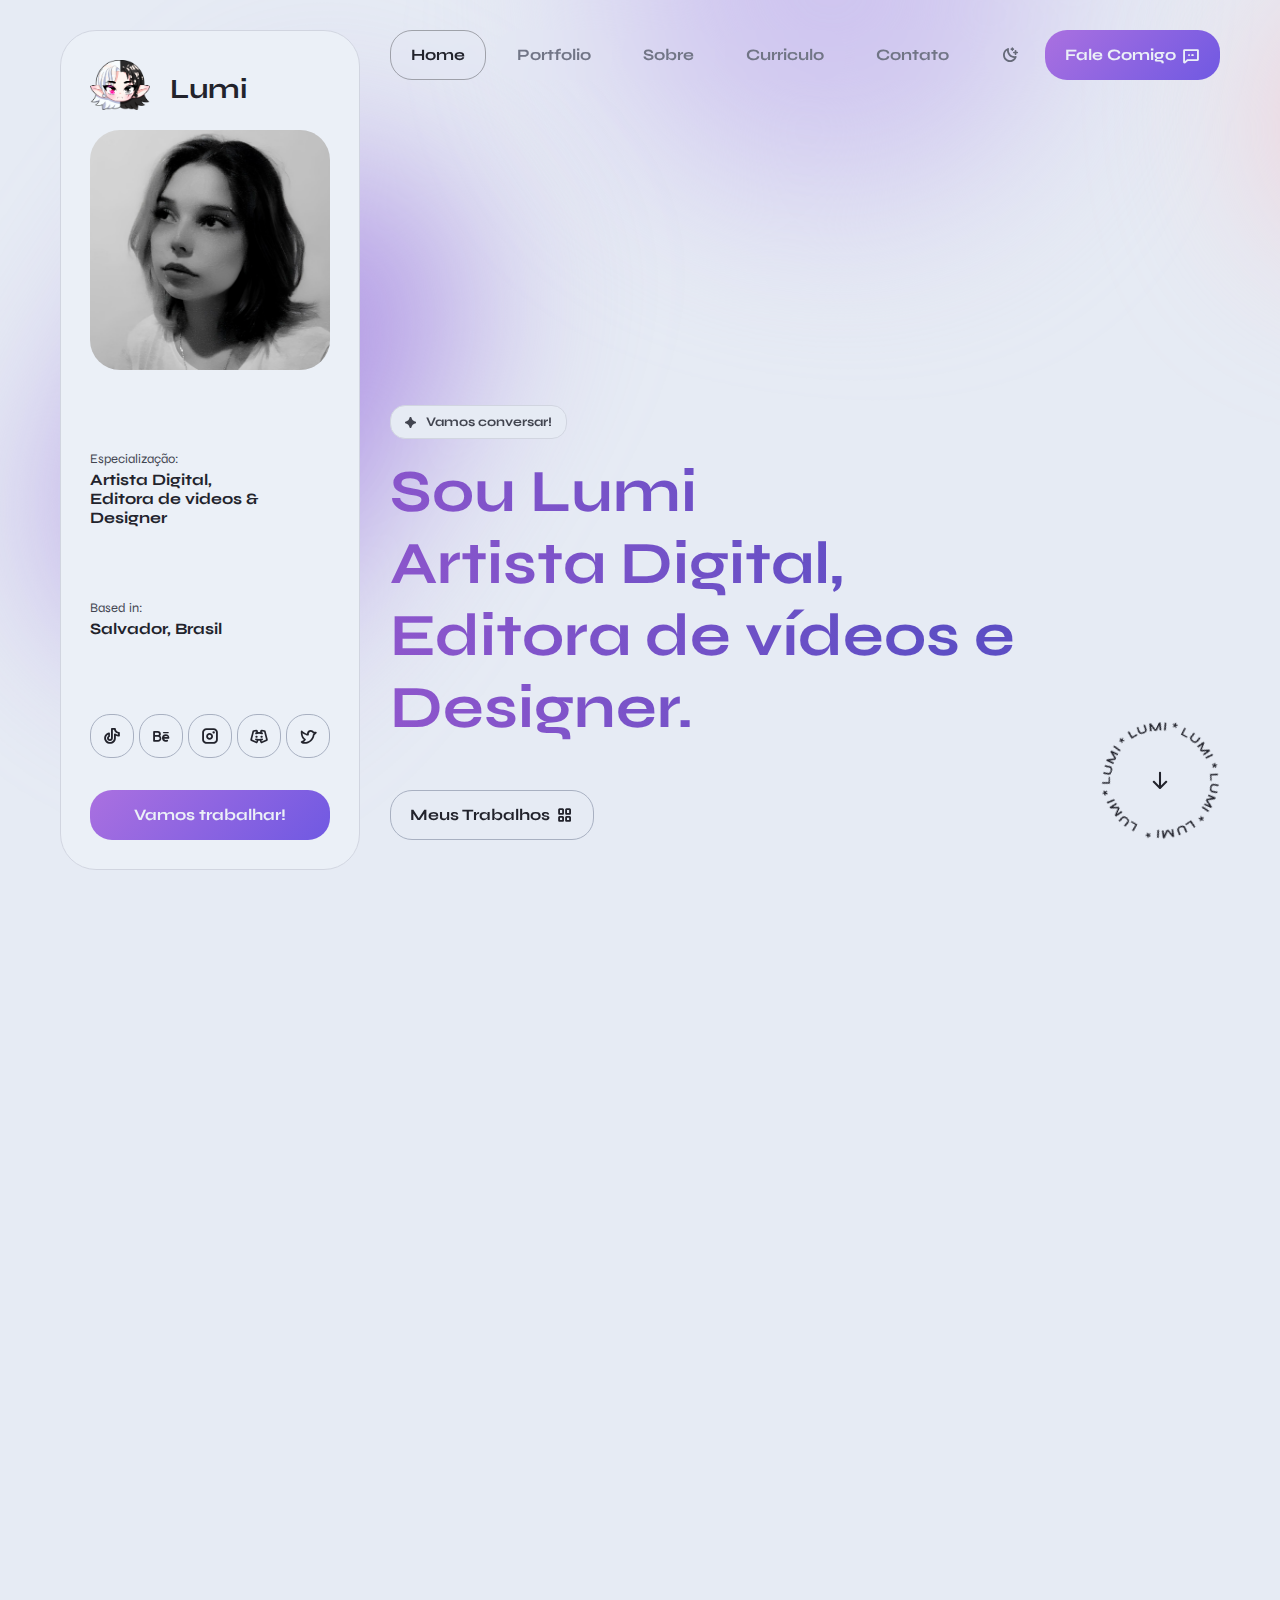
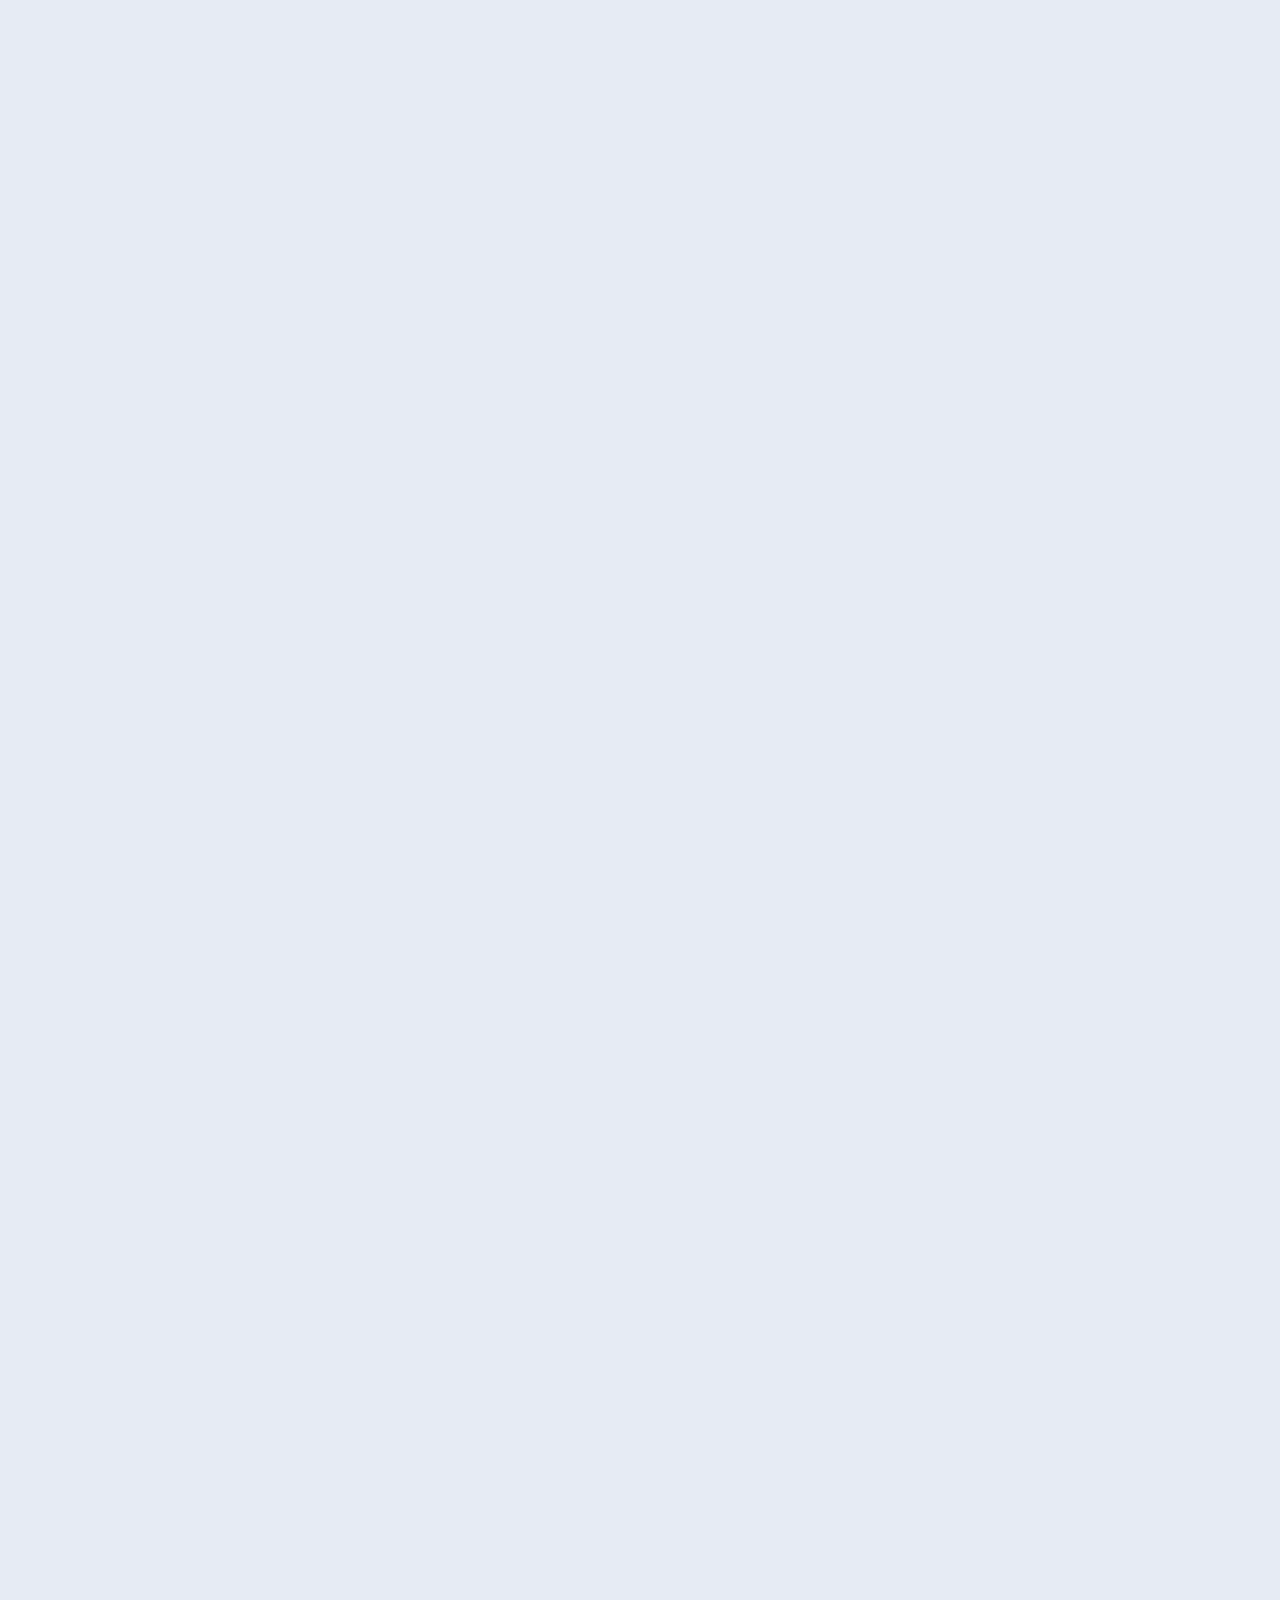
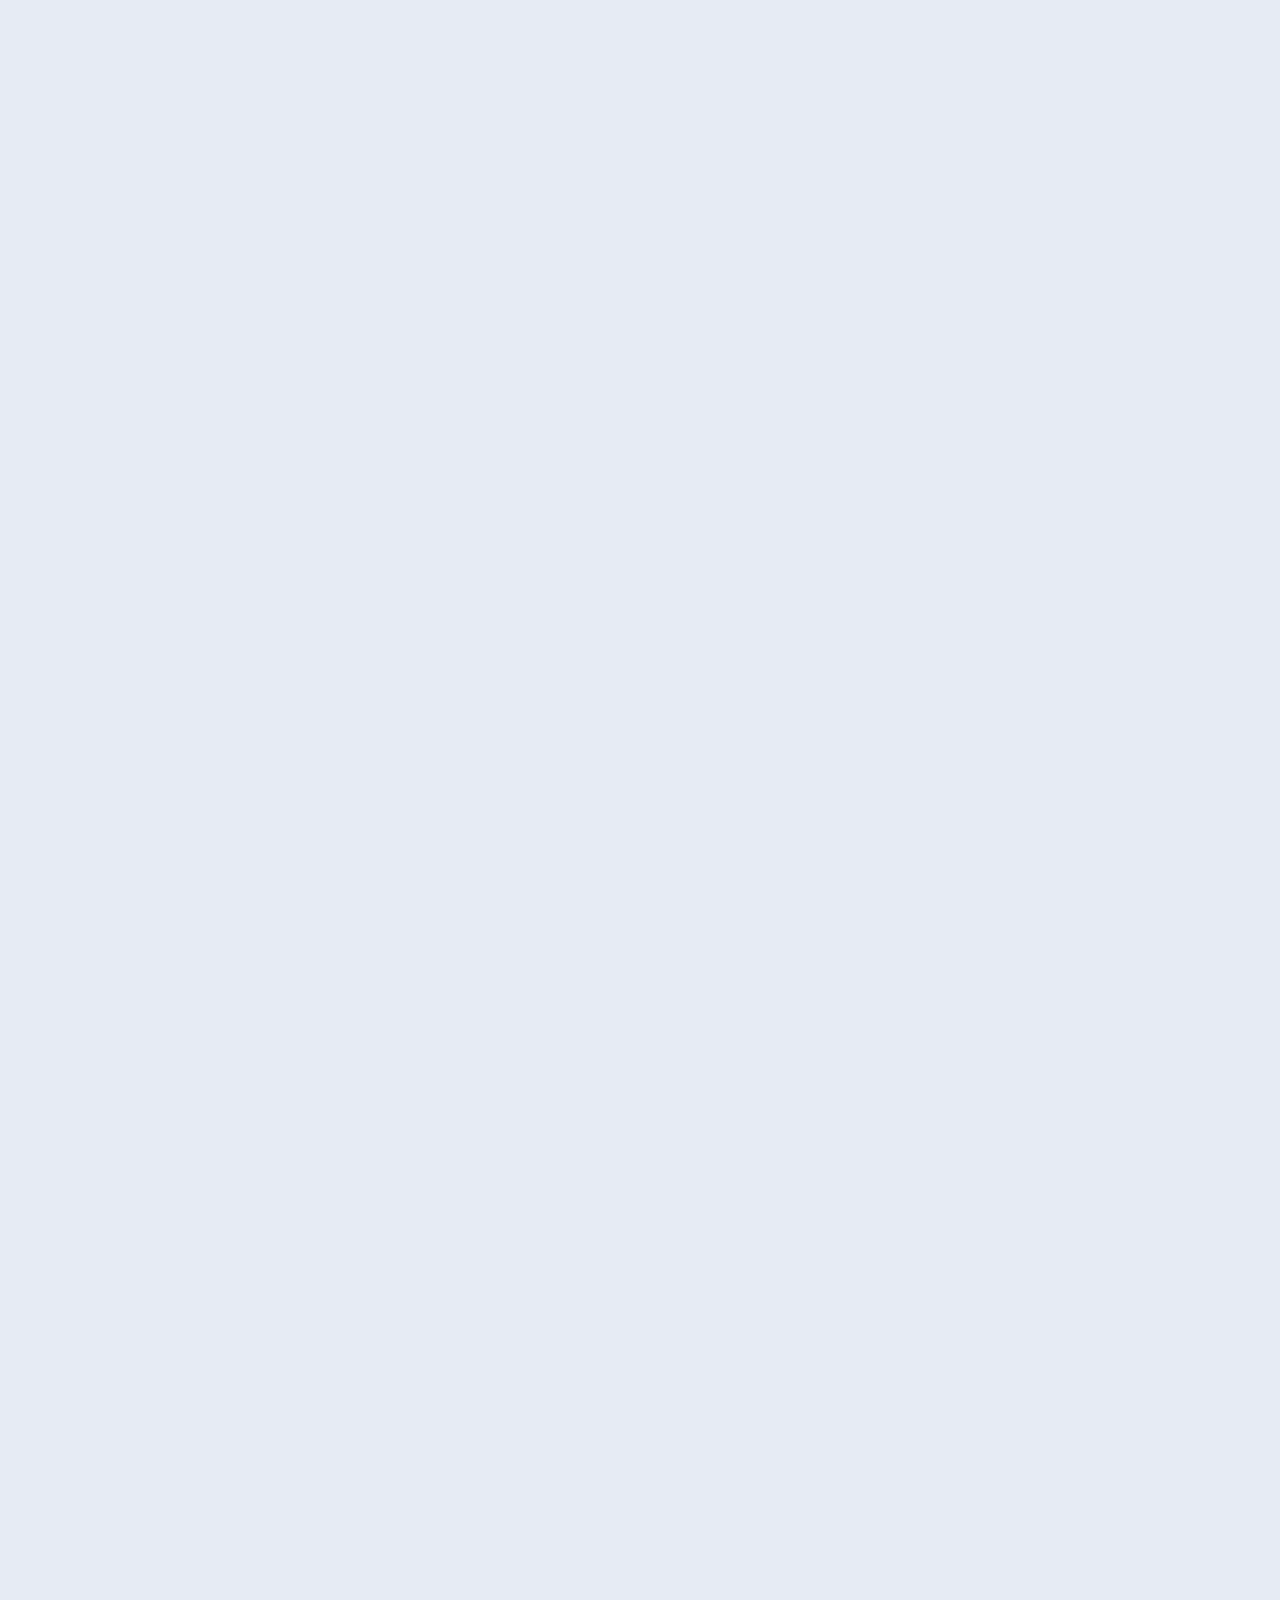
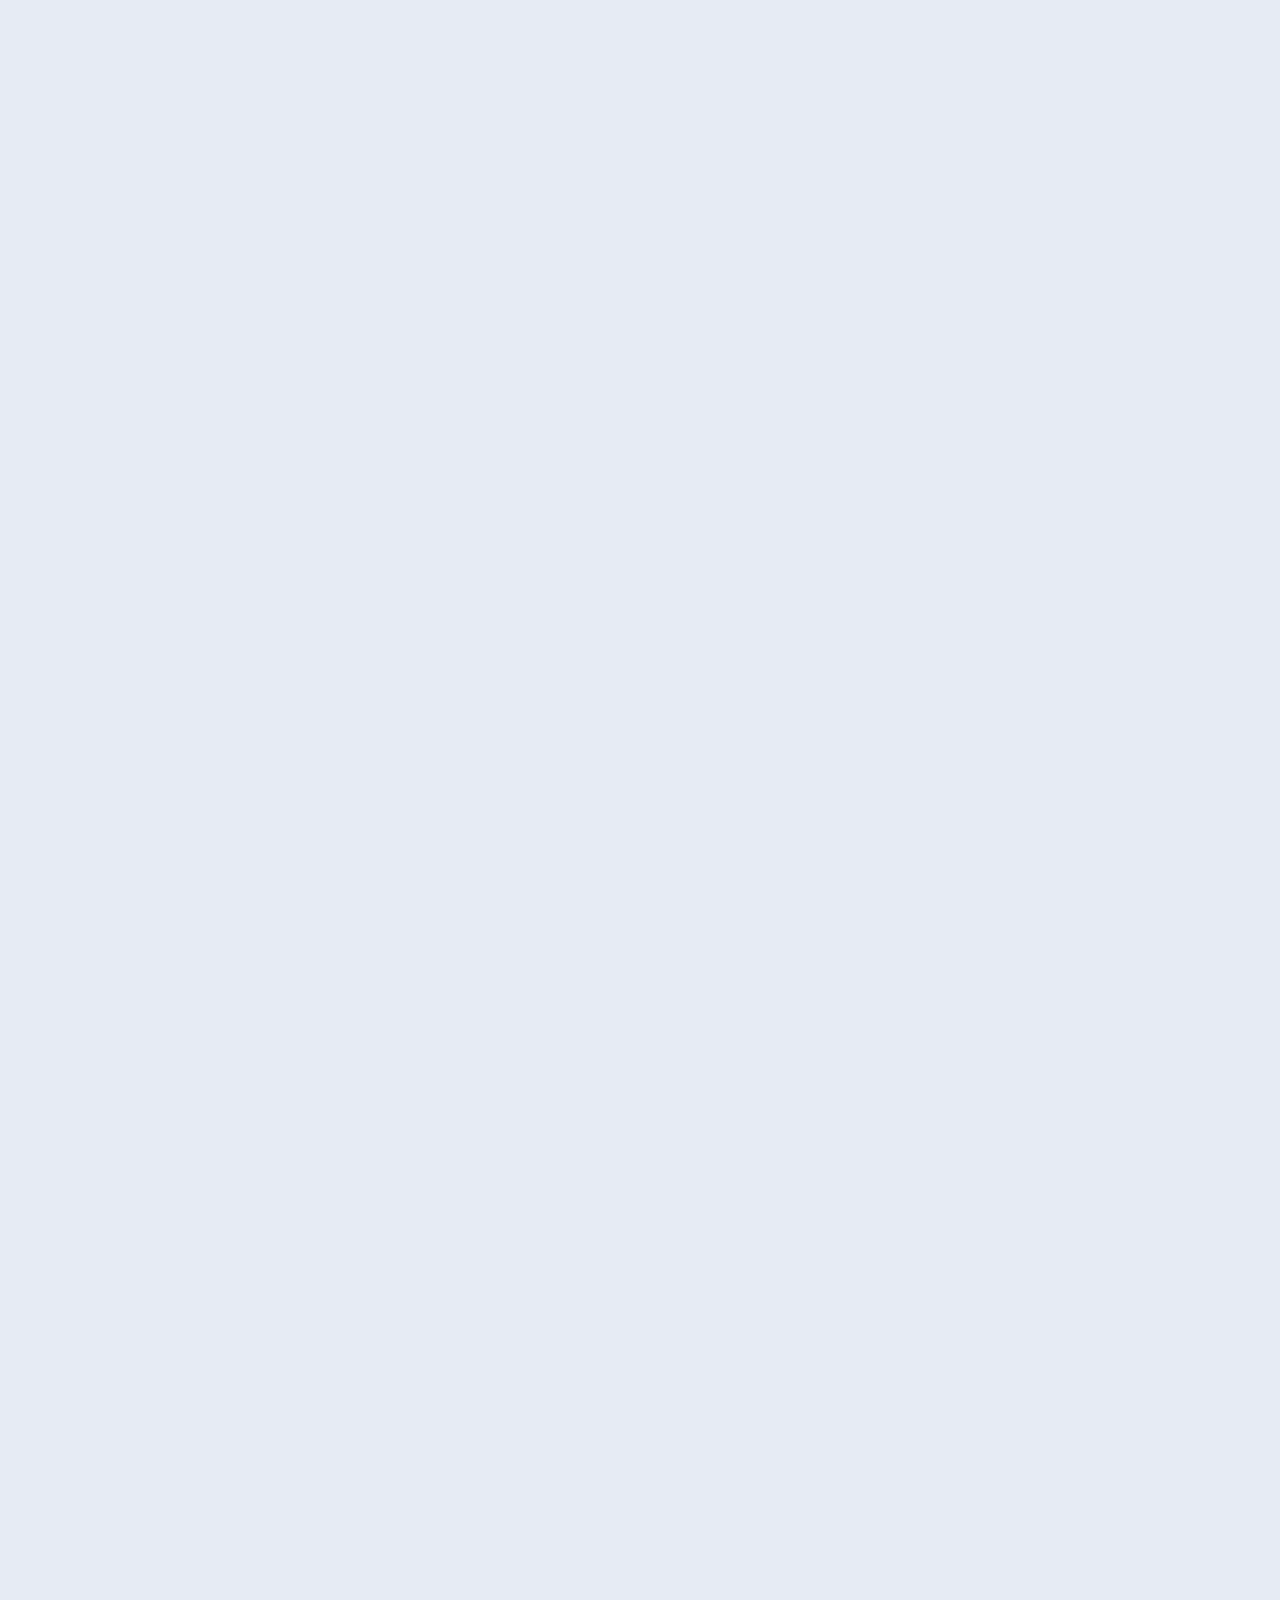
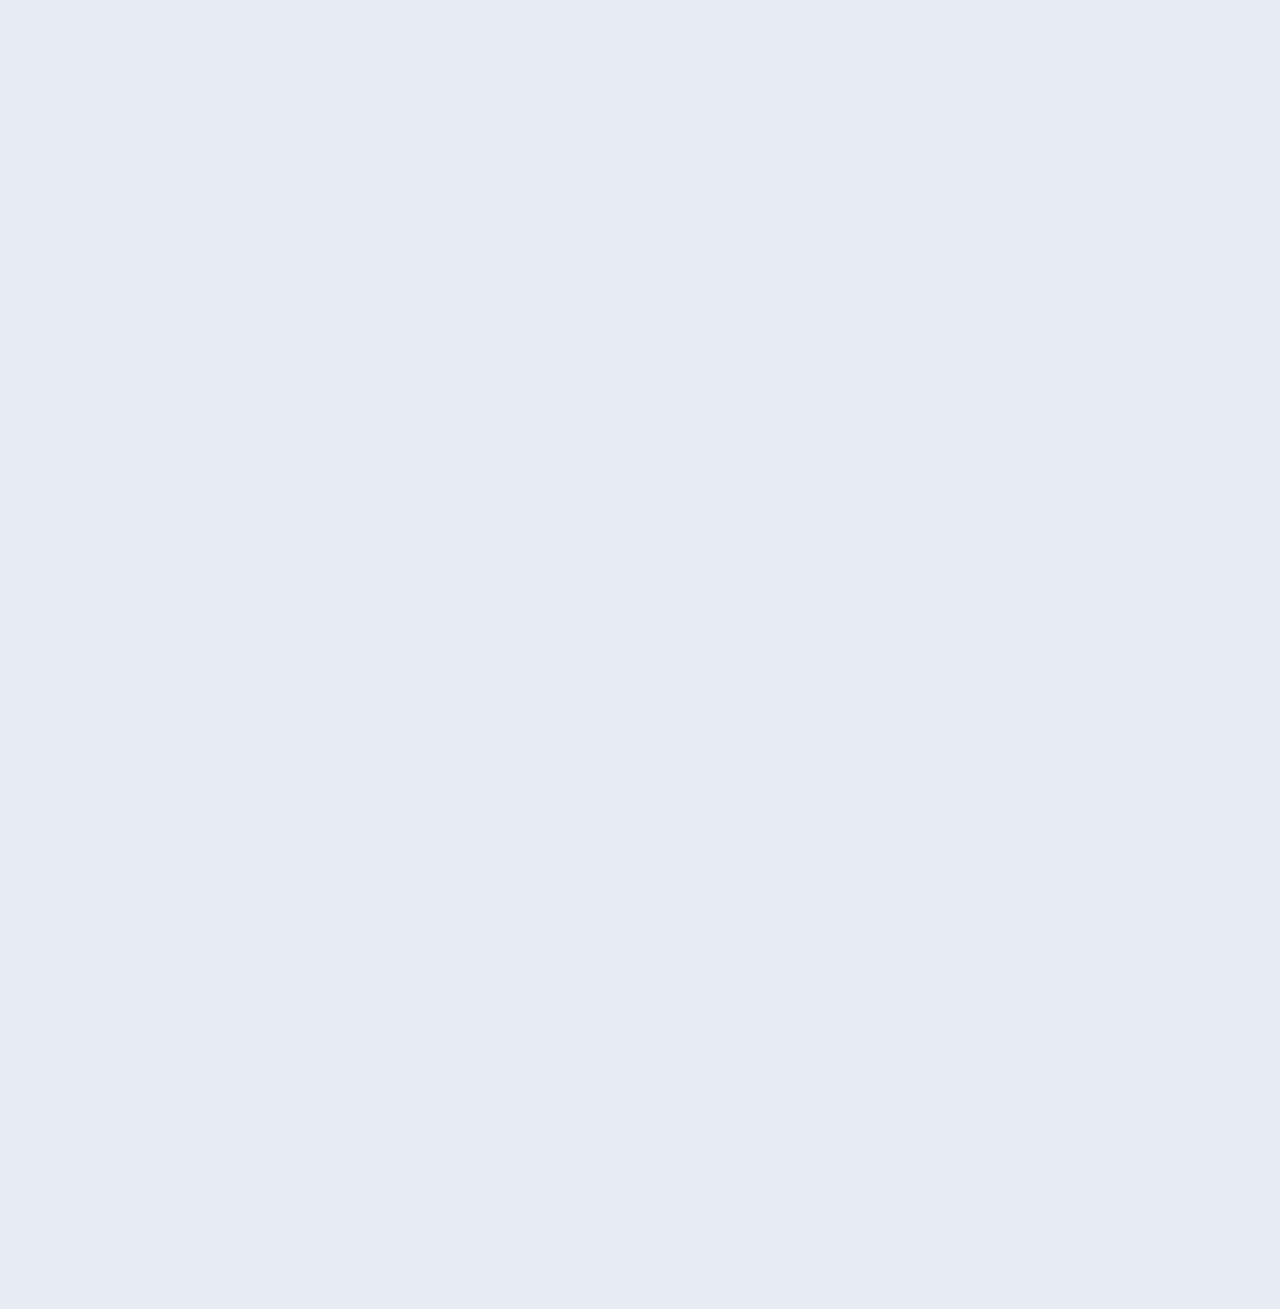
==== commit 87db3daf: "Design2" ====
--- a/index.html
+++ b/index.html
@@ -98,7 +98,7 @@
     <div class="header__controls d-flex justify-content-end">
       <button id="color-switcher" class="color-switcher header__switcher btn" type="button" role="switch"
         aria-label="light/dark mode" aria-checked="true"></button>
-      <a id="notify-trigger" class="header__trigger btn" href="https://w.app/lumiuchiha" target="_blank">
+      <a id="notify-trigger" class="header__trigger btn" href="http://wa.me/71992293406?text=Estou%20interessado%20em%20seu%20trabalho" target="_blank">
         <span class="trigger__caption">Fale Comigo</span>
         <i class="ph-bold ph-chat-dots"></i>
       </a>
@@ -176,7 +176,7 @@
         </div>
         <br>
         <div class="avatar__btnholder">
-          <a class="btn btn-default btn-fullwidth btn-hover btn-hover-accent" href="https://w.app/lumiuchiha"
+          <a class="btn btn-default btn-fullwidth btn-hover btn-hover-accent" href="http://wa.me/71992293406?text=Estou%20interessado%20em%20seu%20trabalho"
             target="_blank">
             <span class="btn-caption">Vamos trabalhar!</span>
           </a>
@@ -924,7 +924,7 @@
         <div class="content__block">
           <div class="teaser">
             <p class="teaser__text animate-in-up">Quer saber mais sobre mim, contar sobre o seu projeto ou só dizer olá?
-              <a class="text-link-bold" href="https://w.app/lumiuchiha">Me envie uma mensagem</a>
+              <a class="text-link-bold" href="http://wa.me/71992293406?text=Estou%20interessado%20em%20seu%20trabalho">Me envie uma mensagem</a>
               e eu vou responder assim que possível.
             </p>
           </div>
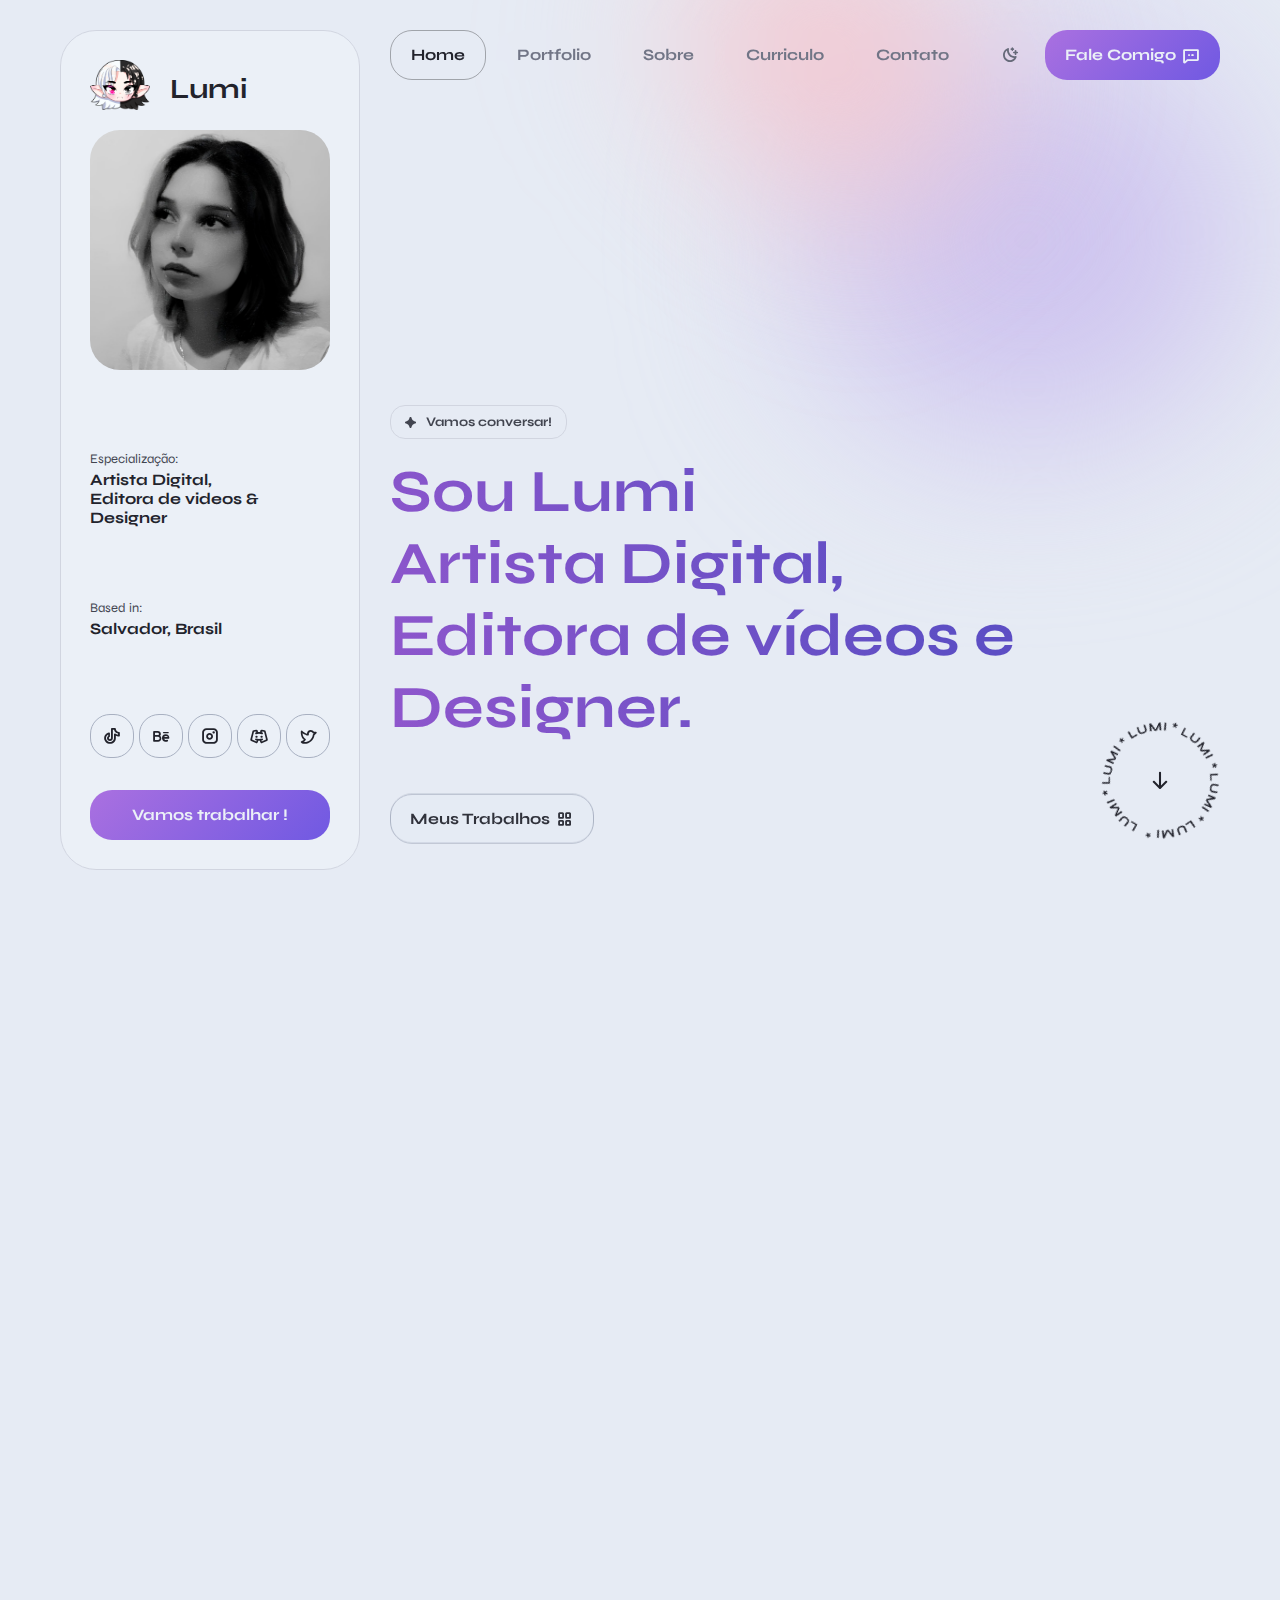
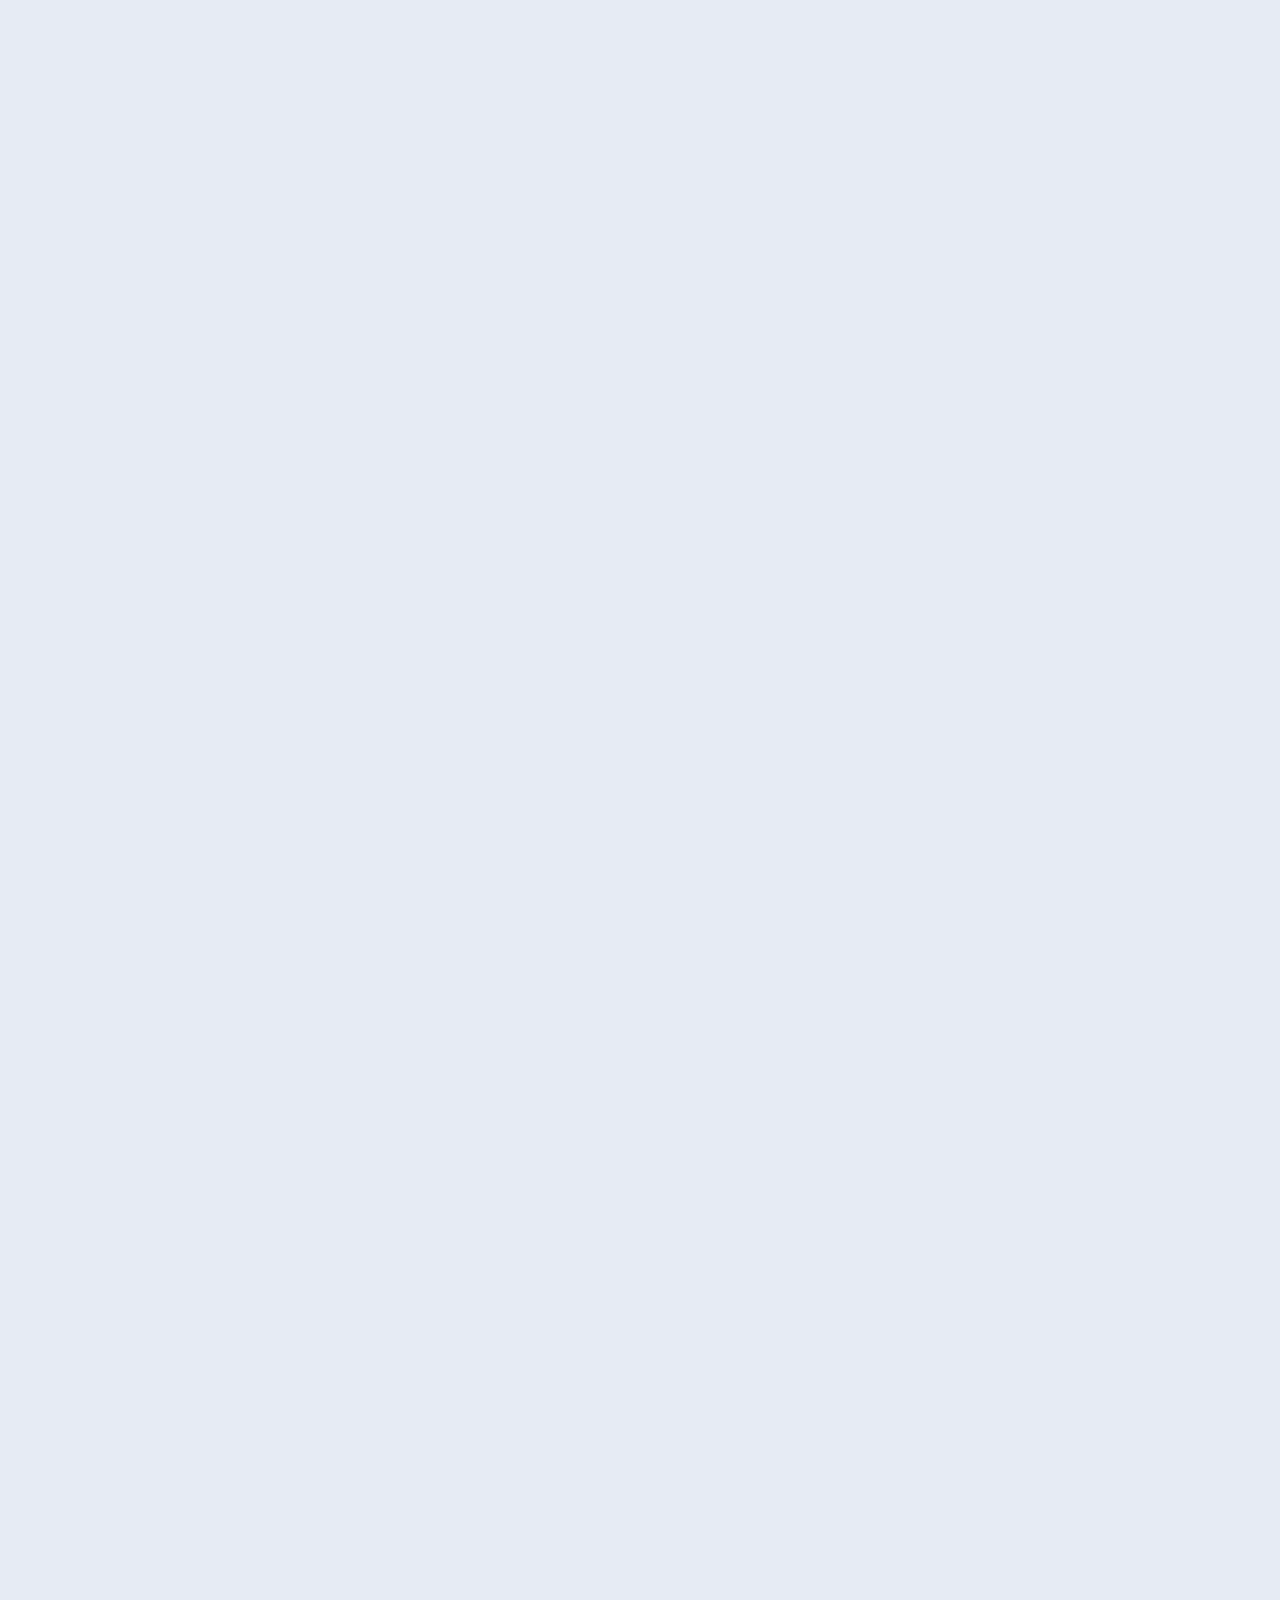
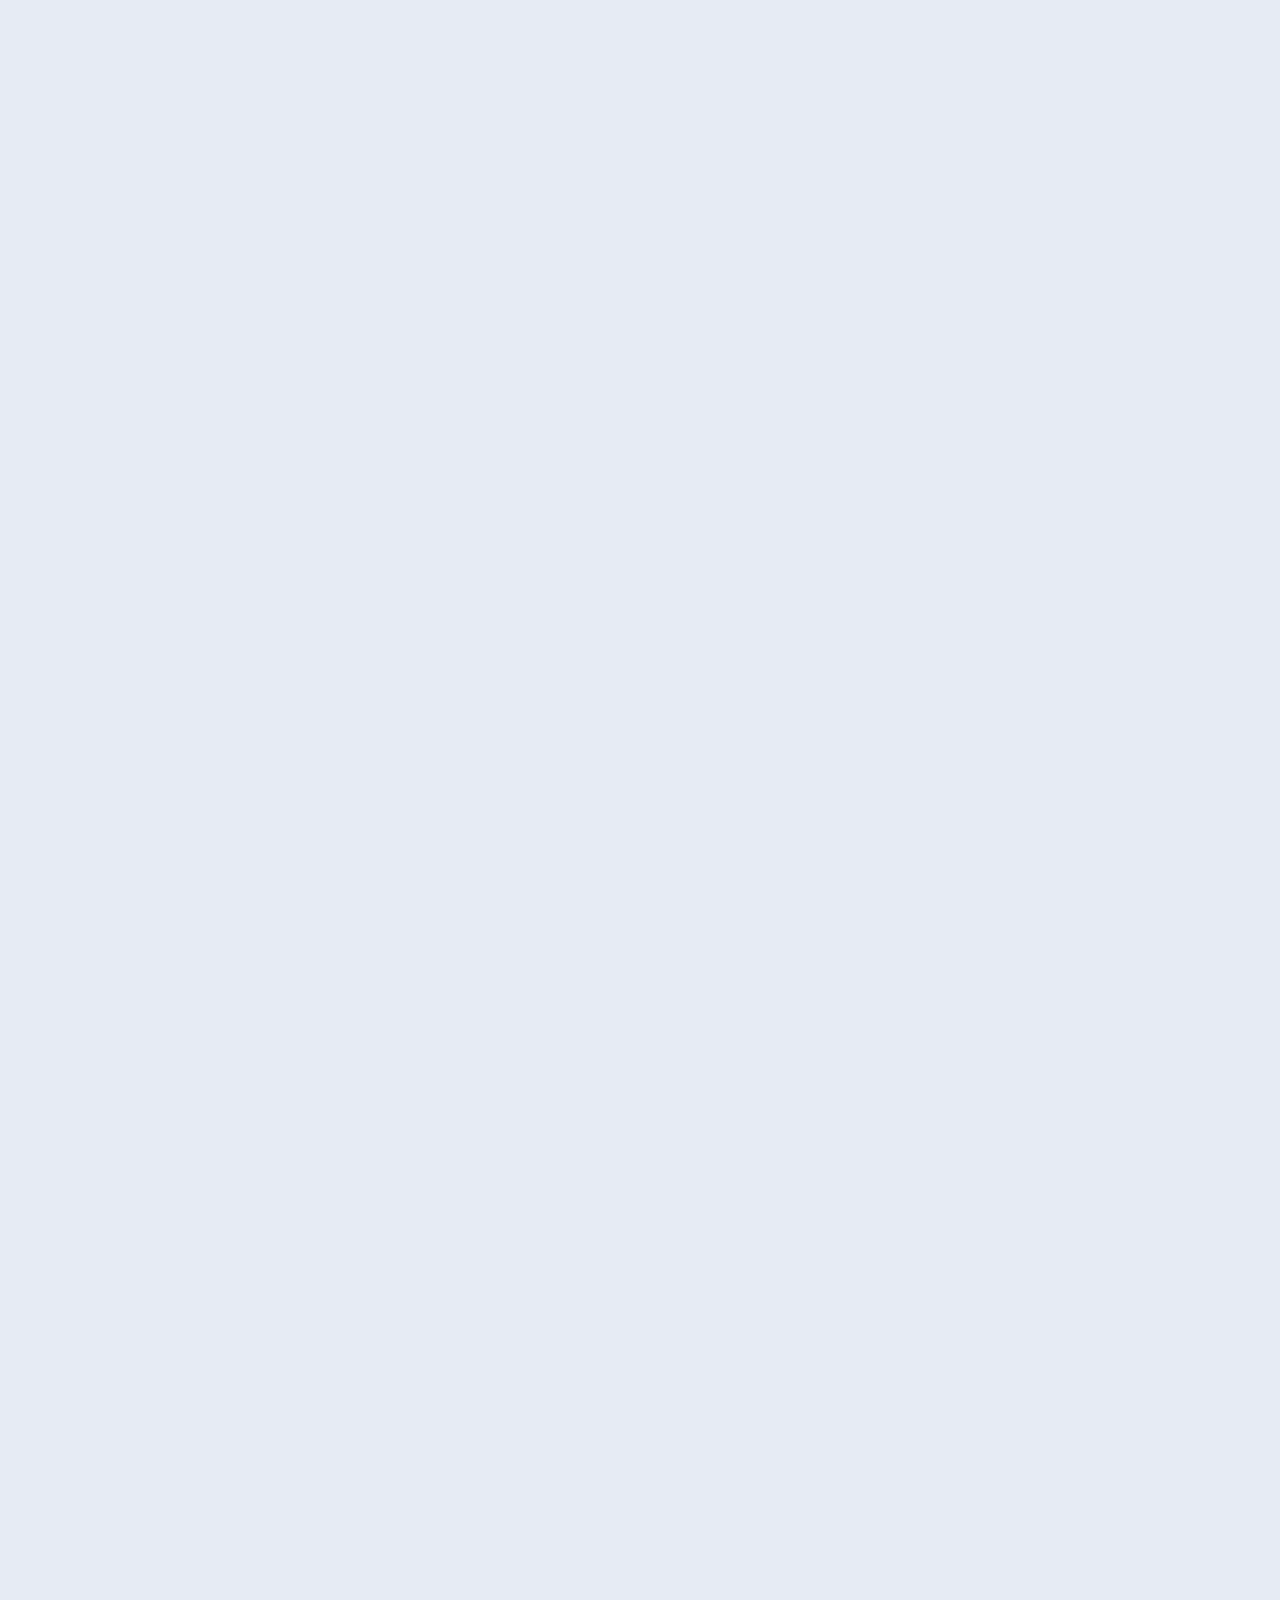
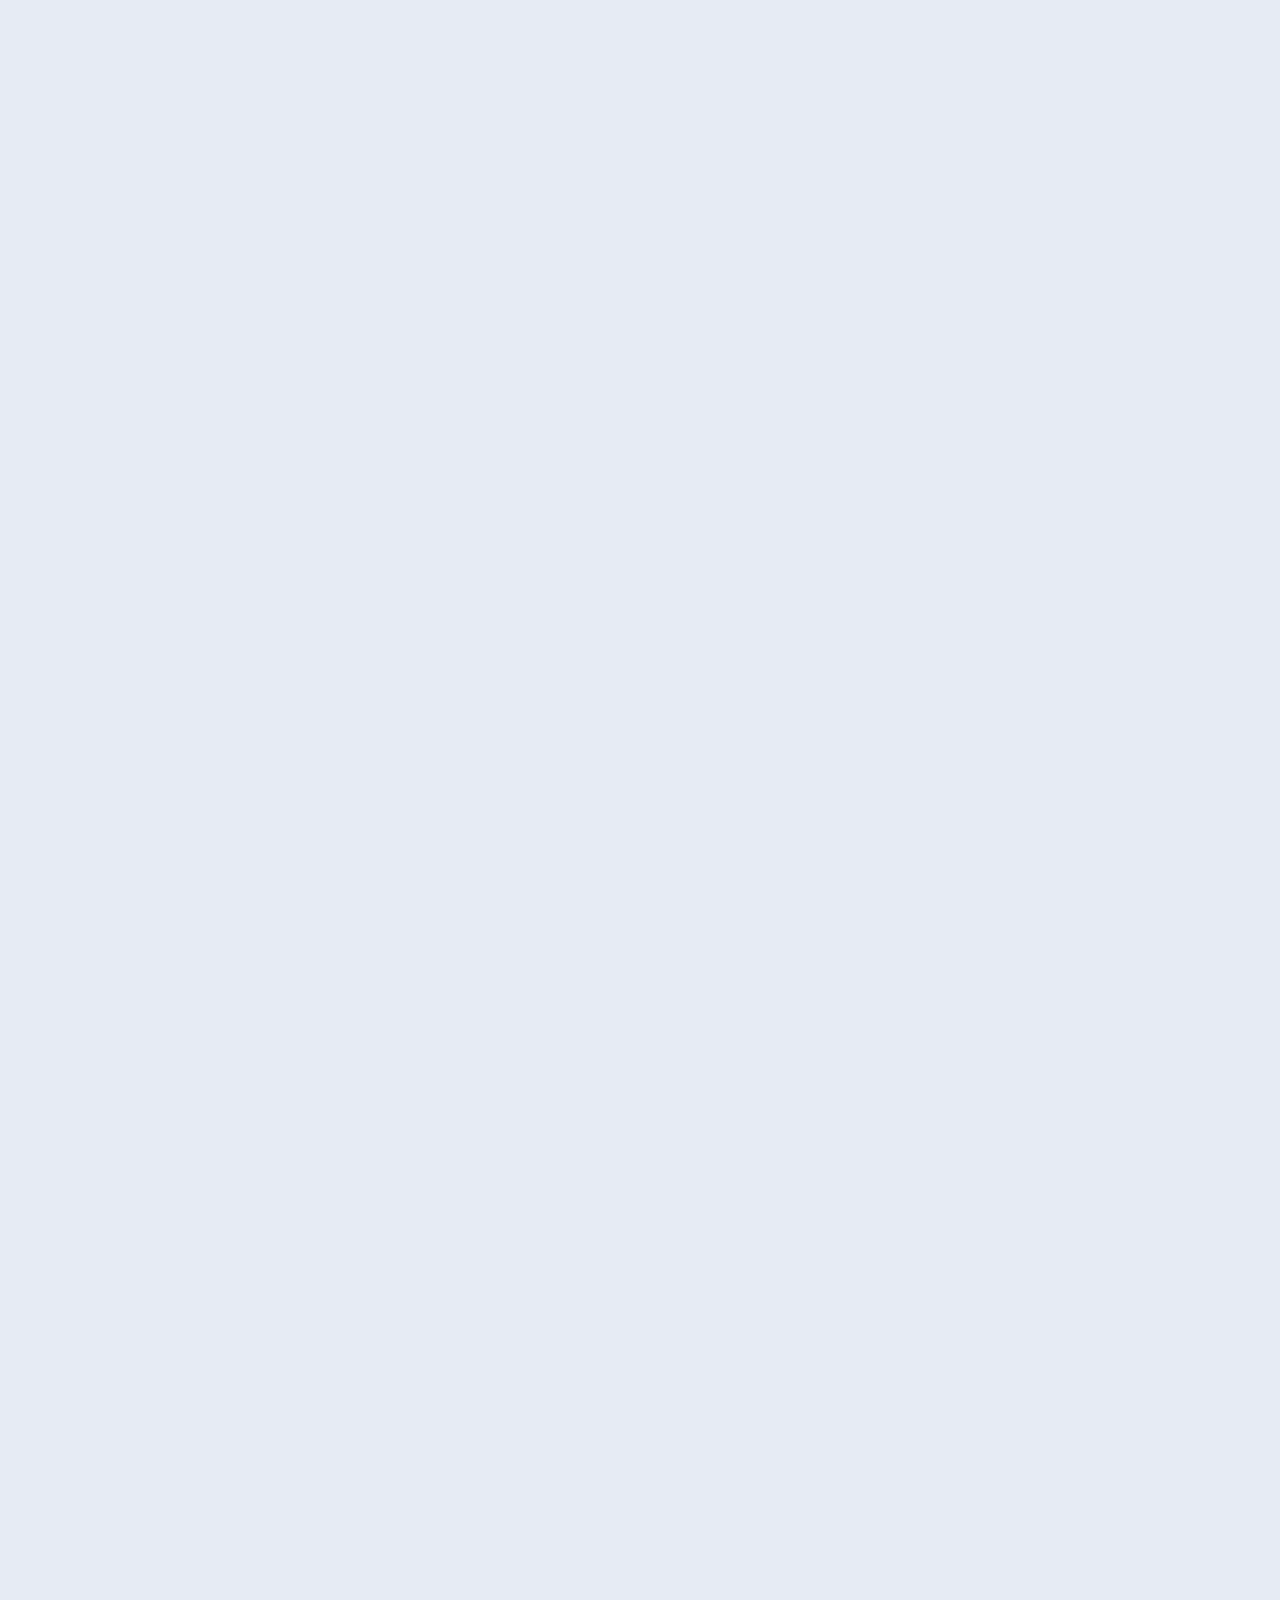
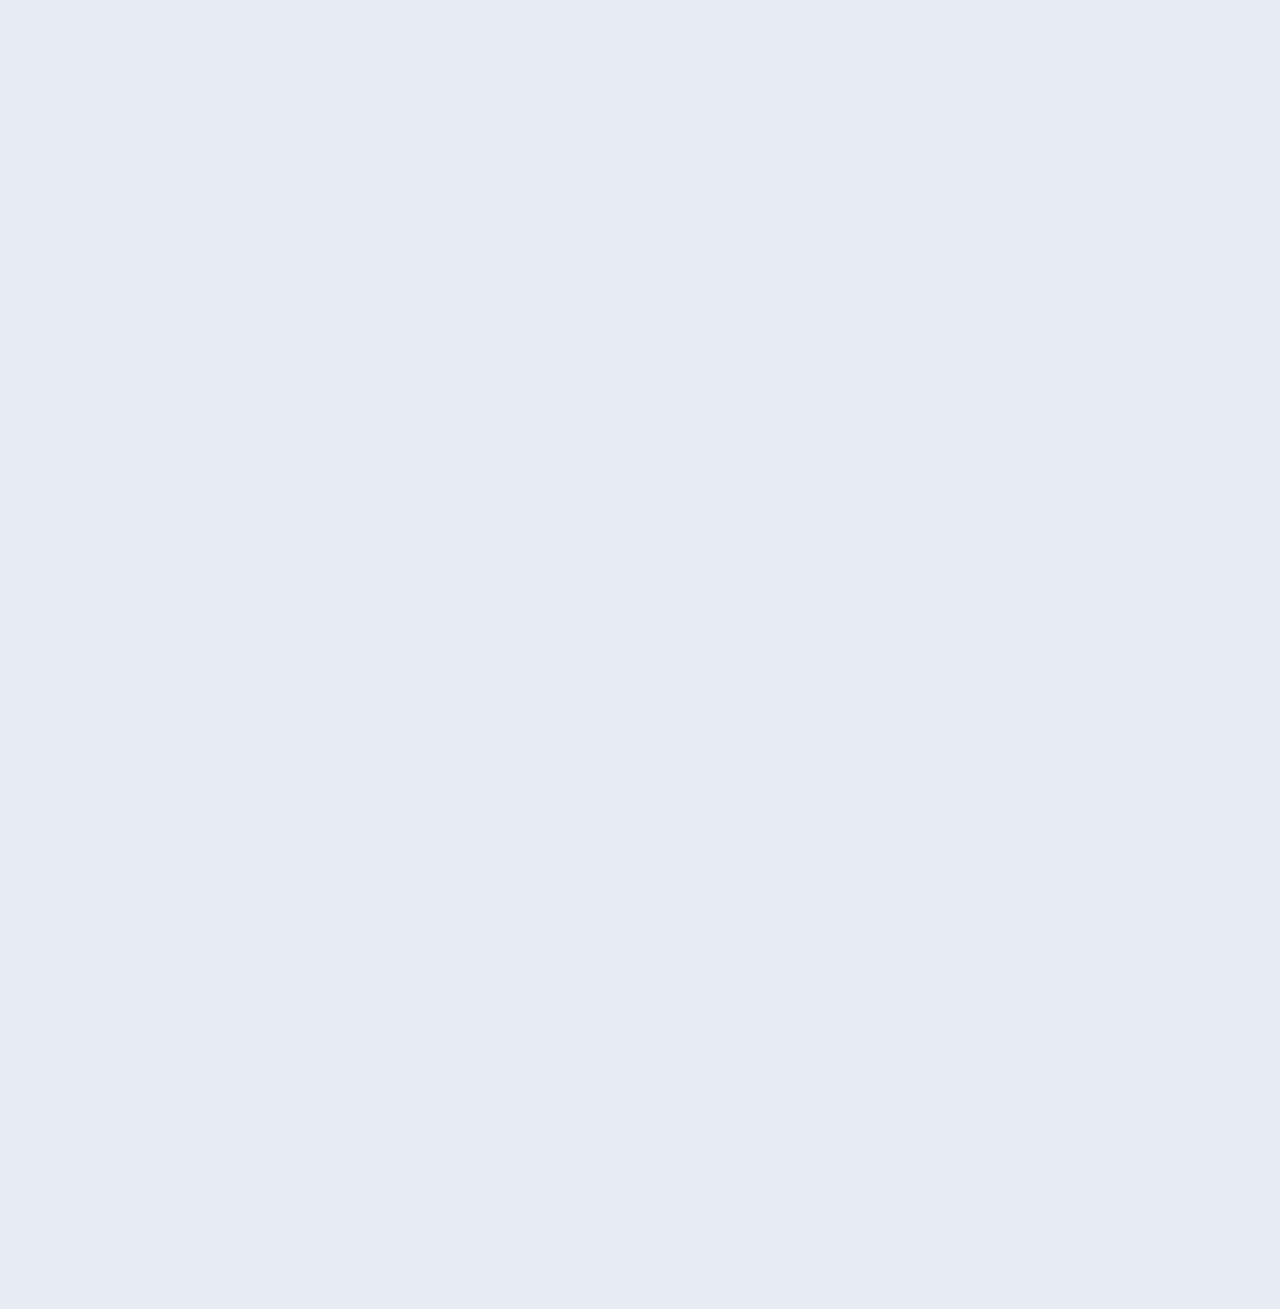
==== commit 5789ba33: "Design3" ====
--- a/index.html
+++ b/index.html
@@ -176,9 +176,9 @@
         </div>
         <br>
         <div class="avatar__btnholder">
-          <a class="btn btn-default btn-fullwidth btn-hover btn-hover-accent" href="http://wa.me/71992293406?text=Estou%20interessado%20em%20seu%20trabalho"
+          <a class="btn btn-default btn-fullwidth btn-hover btn-hover-accent" href="http://wa.me/71992293406?text=Estou%20interessado%20em%20seu%20trabalhoo"
             target="_blank">
-            <span class="btn-caption">Vamos trabalhar!</span>
+            <span class="btn-caption">Vamos trabalhar !</span>
           </a>
         </div>
       </div>
